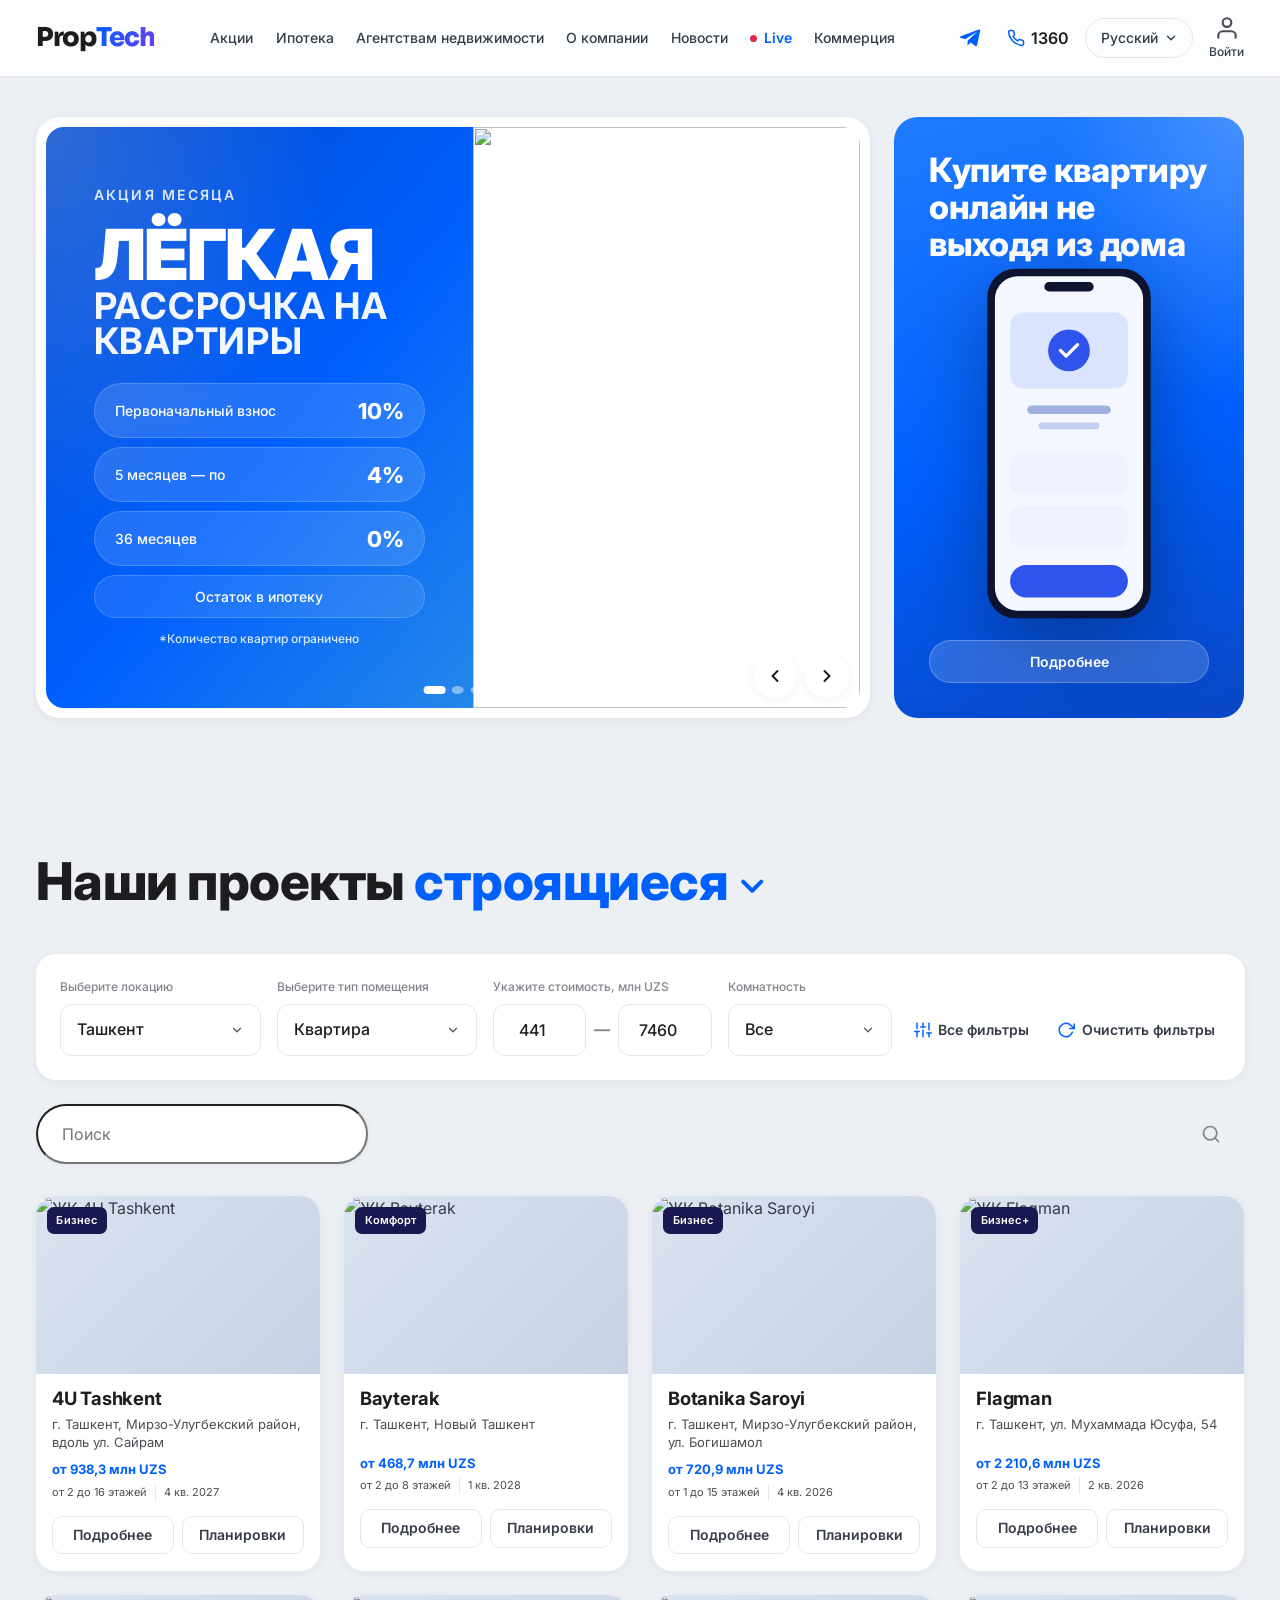
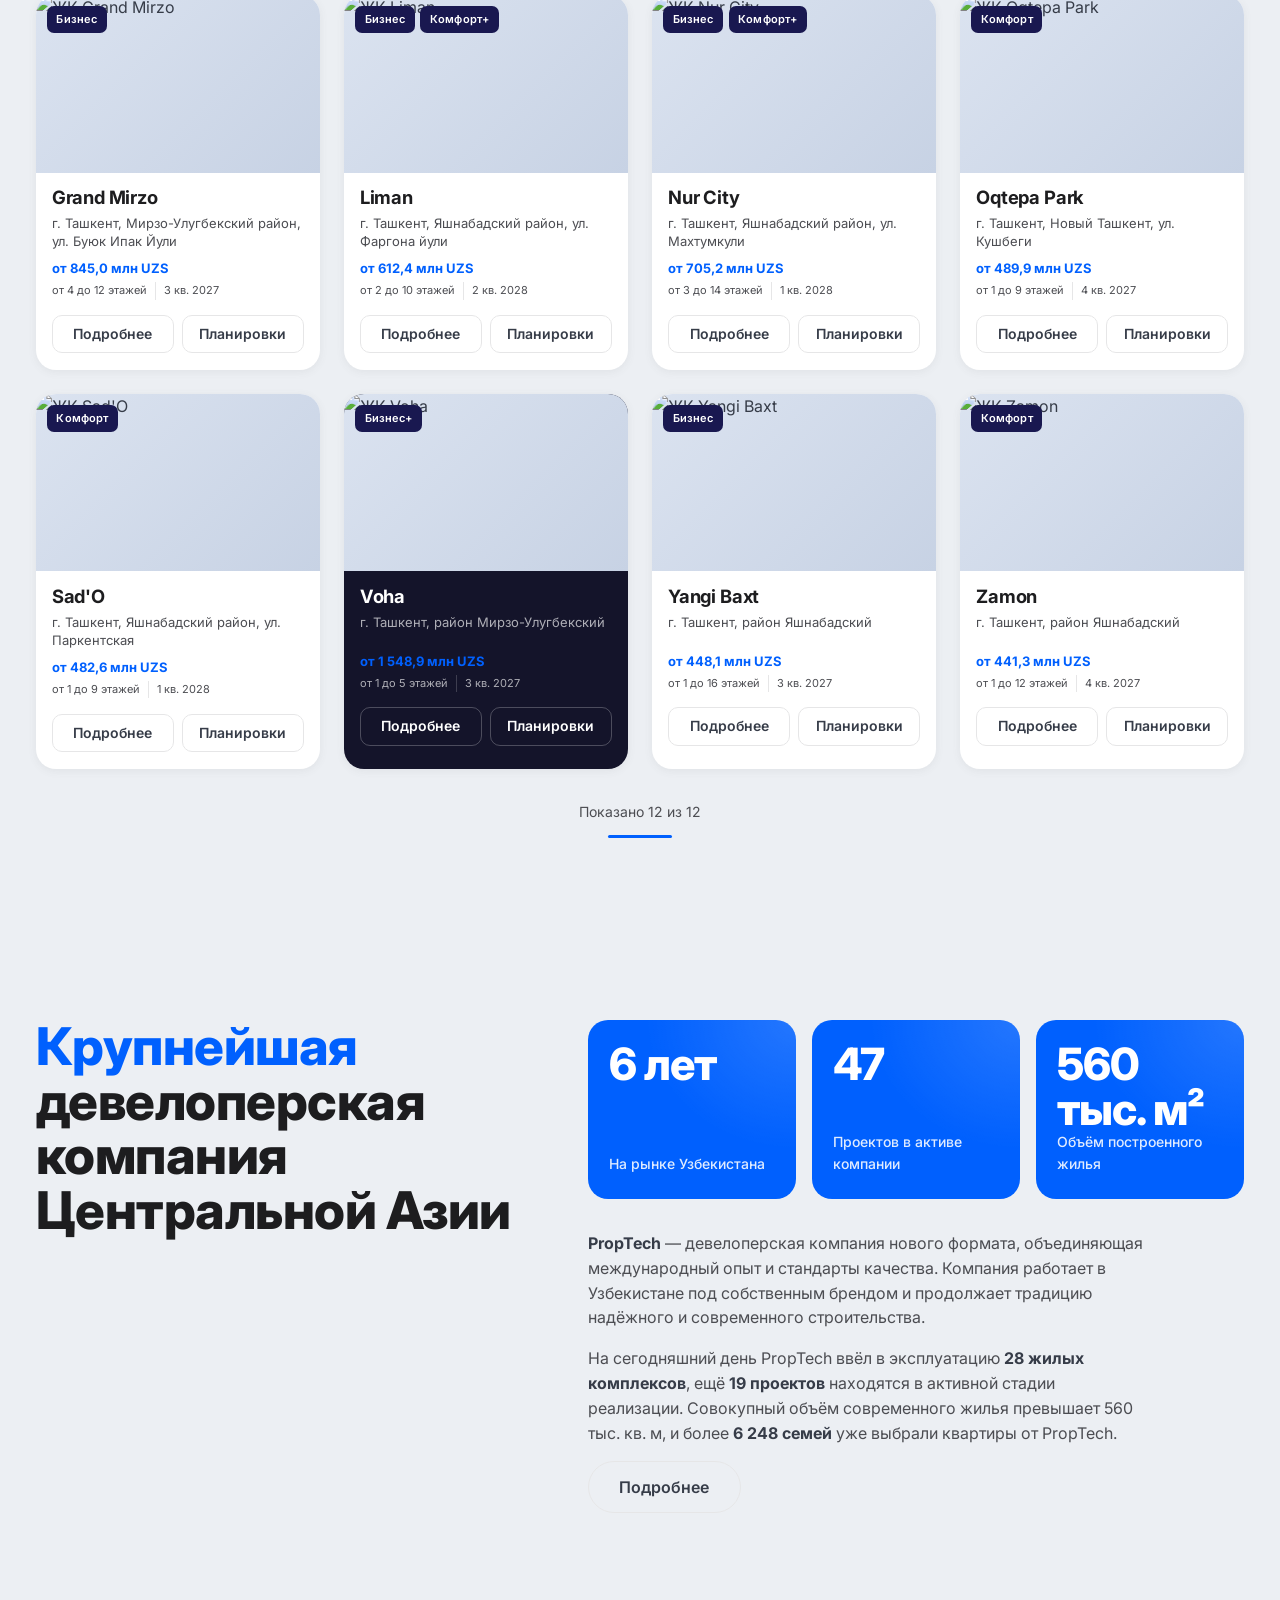
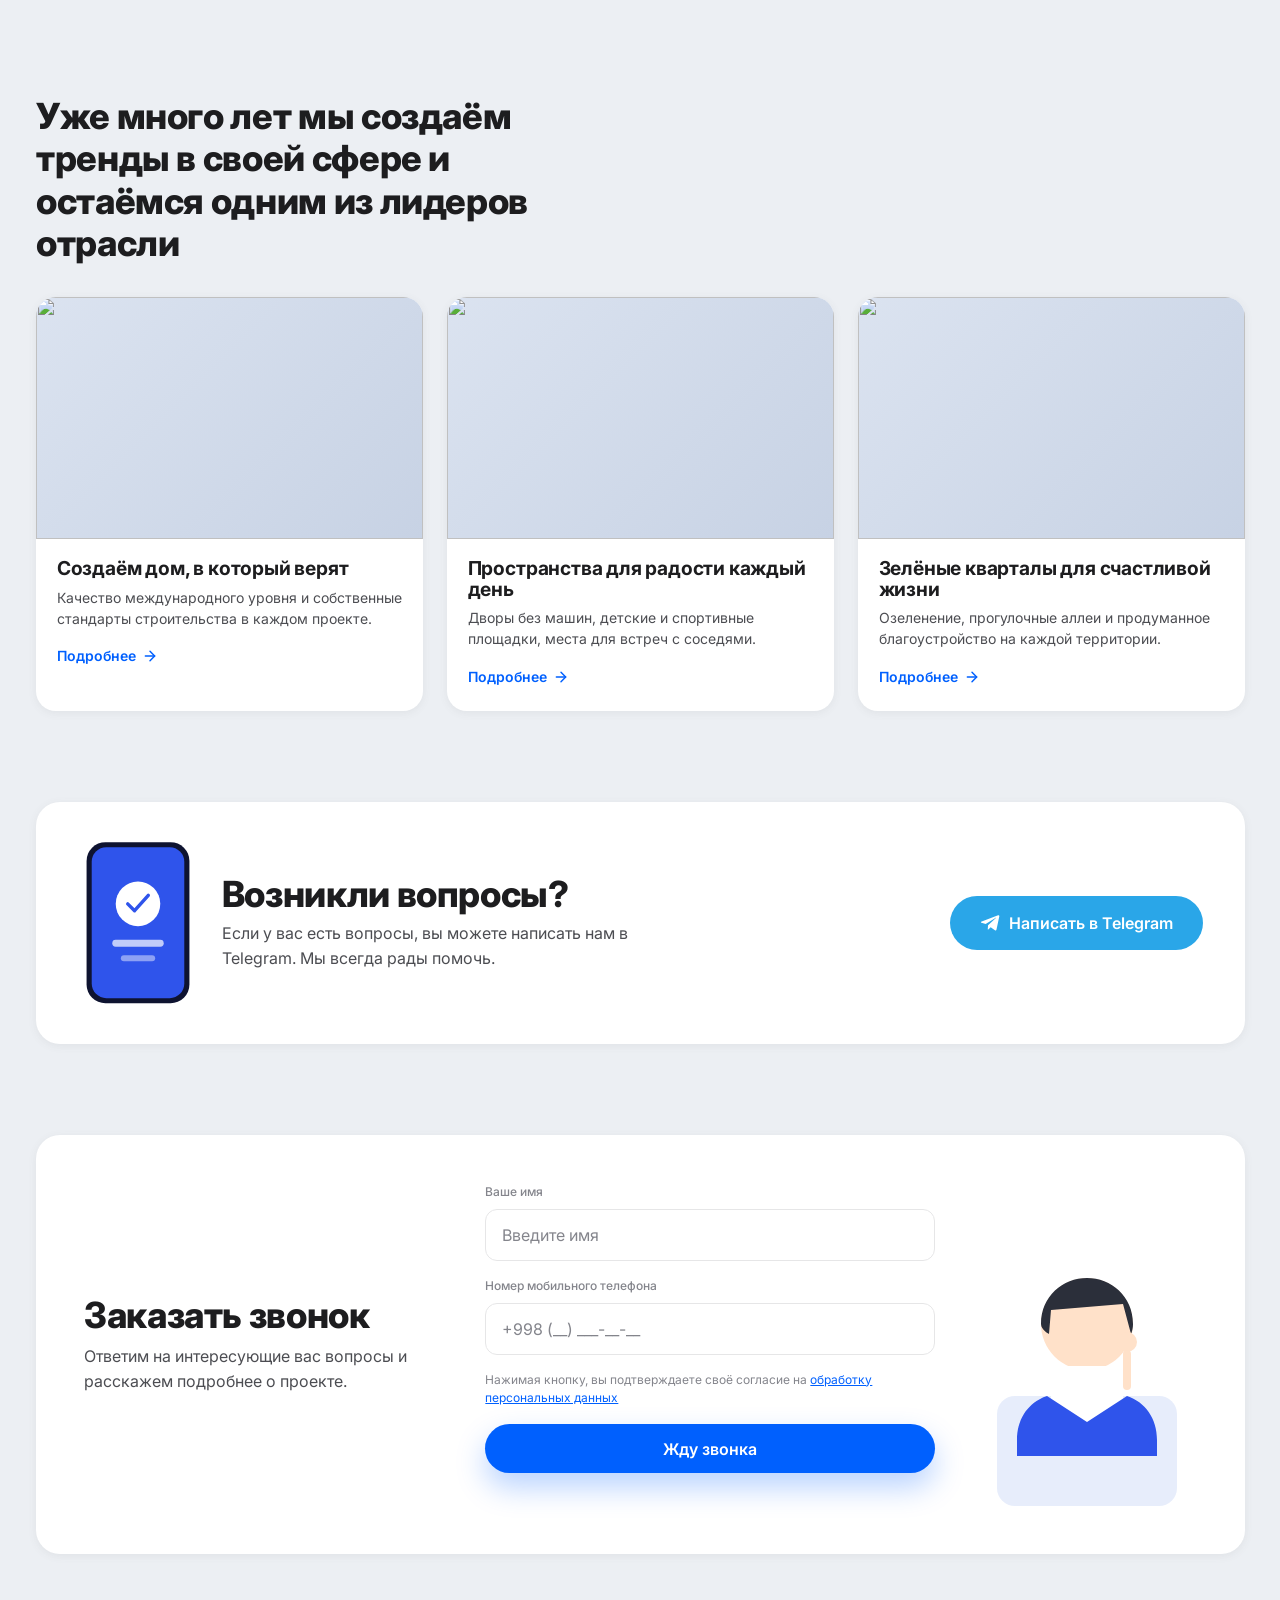
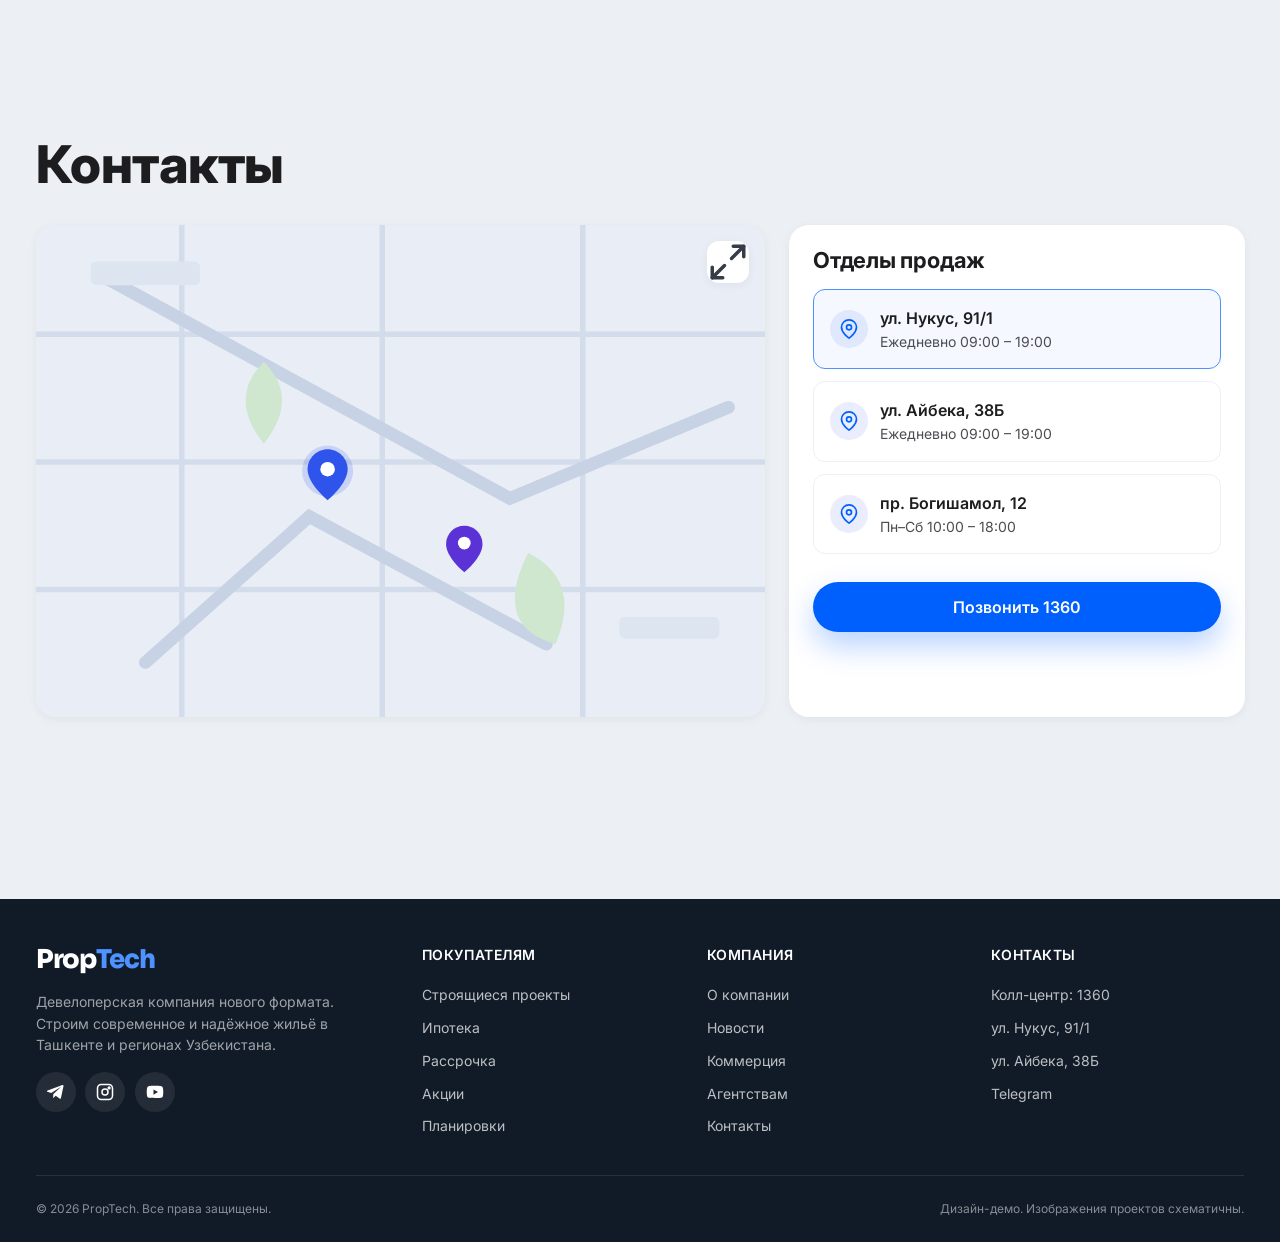
==== index.html @ a9d6f25d "feat: PropTech real estate developer landing page Static HTML/CSS/JS landing for a property develope" ====
<!DOCTYPE html>
<html lang="ru">
<head>
  <meta charset="UTF-8" />
  <meta name="viewport" content="width=device-width, initial-scale=1.0" />
  <title>PropTech — Девелопер нового формата | Квартиры и офисы в Ташкенте</title>
  <meta name="description" content="PropTech — строим и продаём современное жильё. Выбирайте квартиры в строящихся жилых комплексах, оформляйте ипотеку и покупайте онлайн, не выходя из дома." />
  <meta name="theme-color" content="#2f54eb" />
  <link rel="icon" type="image/svg+xml" href="assets/logo.svg" />

  <link rel="preconnect" href="https://fonts.googleapis.com" />
  <link rel="preconnect" href="https://fonts.gstatic.com" crossorigin />
  <link href="https://fonts.googleapis.com/css2?family=Sora:wght@600;700;800&family=Inter:wght@400;500;600;700;800;900&display=swap" rel="stylesheet" />

  <link rel="stylesheet" href="css/tokens.css" />
  <link rel="stylesheet" href="css/base.css" />
  <link rel="stylesheet" href="css/components.css" />
  <link rel="stylesheet" href="css/header.css" />
  <link rel="stylesheet" href="css/hero.css" />
  <link rel="stylesheet" href="css/projects.css" />
  <link rel="stylesheet" href="css/info.css" />
</head>
<body>
  <!-- ============================ HEADER ============================ -->
  <header class="site-header">
    <div class="container site-header__inner">
      <a class="logo" href="#" aria-label="PropTech — на главную">
        <span class="logo__word">Prop<span class="logo__accent">Tech</span></span>
      </a>

      <nav class="nav" id="nav" aria-label="Главная навигация">
        <a class="nav__link" href="#projects">Акции</a>
        <a class="nav__link" href="#projects">Ипотека</a>
        <a class="nav__link" href="#projects">Агентствам недвижимости</a>
        <a class="nav__link" href="#about">О компании</a>
        <a class="nav__link" href="#projects">Новости</a>
        <a class="nav__link nav__link--live" href="#projects">Live</a>
        <a class="nav__link" href="#projects">Коммерция</a>
      </nav>

      <div class="header-actions">
        <a class="header-actions__icon header-actions__icon--tg" href="#" aria-label="Telegram">
          <svg width="22" height="22" viewBox="0 0 24 24" fill="currentColor"><path d="M21.94 4.3 18.6 19.9c-.25 1.1-.92 1.37-1.86.86l-5.14-3.79-2.48 2.39c-.27.27-.5.5-1.03.5l.37-5.2L17.9 6.1c.42-.37-.09-.58-.65-.21L5.6 13.3.6 11.74c-1.08-.34-1.1-1.08.23-1.6L20.54 2.7c.9-.34 1.69.2 1.4 1.6Z"/></svg>
        </a>
        <a class="header-phone" href="tel:1360"><svg width="18" height="18" viewBox="0 0 24 24" fill="none" stroke="var(--brand-600)" stroke-width="2" stroke-linecap="round" stroke-linejoin="round"><path d="M22 16.92v3a2 2 0 0 1-2.18 2 19.79 19.79 0 0 1-8.63-3.07 19.5 19.5 0 0 1-6-6 19.79 19.79 0 0 1-3.07-8.67A2 2 0 0 1 4.11 2h3a2 2 0 0 1 2 1.72c.13.96.36 1.9.7 2.81a2 2 0 0 1-.45 2.11L8.09 9.91a16 16 0 0 0 6 6l1.27-1.27a2 2 0 0 1 2.11-.45c.9.34 1.85.57 2.81.7A2 2 0 0 1 22 16.92Z"/></svg><span>1360</span></a>

        <div class="lang" id="lang">
          <button class="lang__toggle" type="button" aria-haspopup="true" aria-expanded="false">
            <span>Русский</span>
            <svg width="14" height="14" viewBox="0 0 24 24" fill="none" stroke="currentColor" stroke-width="2.4" stroke-linecap="round" stroke-linejoin="round"><polyline points="6 9 12 15 18 9"/></svg>
          </button>
          <div class="lang__menu" role="menu">
            <button class="lang__option" role="menuitem">Русский</button>
            <button class="lang__option" role="menuitem">O‘zbekcha</button>
            <button class="lang__option" role="menuitem">English</button>
          </div>
        </div>

        <a class="login" href="#callback">
          <svg class="login__avatar" viewBox="0 0 24 24" fill="none" stroke="currentColor" stroke-width="2" stroke-linecap="round" stroke-linejoin="round"><path d="M20 21v-2a4 4 0 0 0-4-4H8a4 4 0 0 0-4 4v2"/><circle cx="12" cy="7" r="4"/></svg>
          <span>Войти</span>
        </a>

        <button class="nav-toggle" id="navToggle" aria-label="Меню" aria-controls="nav" aria-expanded="false">
          <svg width="24" height="24" viewBox="0 0 24 24" fill="none" stroke="currentColor" stroke-width="2.2" stroke-linecap="round"><line x1="3" y1="6" x2="21" y2="6"/><line x1="3" y1="12" x2="21" y2="12"/><line x1="3" y1="18" x2="21" y2="18"/></svg>
        </button>
      </div>
    </div>
  </header>

  <main>
    <!-- ============================ HERO ============================ -->
    <section class="hero">
      <div class="container hero__grid">
        <!-- Promo carousel -->
        <div class="promo" id="promo">
          <div class="promo__viewport">
            <div class="promo__track" id="promoTrack">

              <article class="promo__slide">
                <div class="promo__content">
                  <span class="promo__kicker">Акция месяца</span>
                  <h1 class="promo__title">Лёгкая<small>рассрочка на квартиры</small></h1>
                  <div class="promo__terms">
                    <div class="promo__term"><span>Первоначальный взнос</span><b>10%</b></div>
                    <div class="promo__term"><span>5 месяцев — по</span><b>4%</b></div>
                    <div class="promo__term"><span>36 месяцев</span><b>0%</b></div>
                    <div class="promo__term promo__term--plain">Остаток в ипотеку</div>
                    <div class="promo__term promo__term--note">*Количество квартир ограничено</div>
                  </div>
                </div>
                <div class="promo__photo" aria-hidden="true">
                  <img src="https://images.unsplash.com/photo-1449824913935-59a10b8d2000?auto=format&fit=crop&q=75&w=900&h=620" alt="" width="900" height="620" fetchpriority="high" />
                </div>
              </article>

              <article class="promo__slide promo__slide--alt">
                <div class="promo__content">
                  <span class="promo__kicker">Новый квартал</span>
                  <h1 class="promo__title">Старт продаж<small>1-й очереди ЖК «Riviera»</small></h1>
                  <div class="promo__terms">
                    <div class="promo__term"><span>Стартовая цена</span><b>−15%</b></div>
                    <div class="promo__term"><span>Сдача</span><b>2027</b></div>
                    <div class="promo__term promo__term--plain">Видовые квартиры у реки</div>
                  </div>
                </div>
                <div class="promo__photo" aria-hidden="true">
                  <img src="https://images.unsplash.com/photo-1480714378408-67cf0d13bc1b?auto=format&fit=crop&q=75&w=900&h=620" alt="" width="900" height="620" loading="lazy" />
                </div>
              </article>

              <article class="promo__slide promo__slide--warm">
                <div class="promo__content">
                  <span class="promo__kicker">Коммерция</span>
                  <h1 class="promo__title">Офисы<small>в деловом центре города</small></h1>
                  <div class="promo__terms">
                    <div class="promo__term"><span>Первоначальный взнос</span><b>10%</b></div>
                    <div class="promo__term"><span>Рассрочка до</span><b>36 мес</b></div>
                    <div class="promo__term promo__term--plain">Готовые планировки под бизнес</div>
                  </div>
                </div>
                <div class="promo__photo" aria-hidden="true">
                  <img src="https://images.unsplash.com/photo-1512453979798-5ea266f8880c?auto=format&fit=crop&q=75&w=900&h=620" alt="" width="900" height="620" loading="lazy" />
                </div>
              </article>

            </div>
          </div>
          <div class="promo__dots" id="promoDots" role="tablist" aria-label="Слайды"></div>
          <div class="promo__nav">
            <button class="promo__arrow" id="promoPrev" aria-label="Предыдущий слайд"><svg width="20" height="20" viewBox="0 0 24 24" fill="none" stroke="currentColor" stroke-width="2.4" stroke-linecap="round" stroke-linejoin="round"><polyline points="15 18 9 12 15 6"/></svg></button>
            <button class="promo__arrow" id="promoNext" aria-label="Следующий слайд"><svg width="20" height="20" viewBox="0 0 24 24" fill="none" stroke="currentColor" stroke-width="2.4" stroke-linecap="round" stroke-linejoin="round"><polyline points="9 18 15 12 9 6"/></svg></button>
          </div>
        </div>

        <!-- Online purchase card -->
        <aside class="online-card">
          <h2 class="online-card__title">Купите квартиру онлайн не выходя из дома</h2>
          <div class="online-card__phone" aria-hidden="true">
            <svg viewBox="0 0 200 380" fill="none" xmlns="http://www.w3.org/2000/svg">
              <rect x="14" y="6" width="172" height="368" rx="30" fill="#0e1330"/>
              <rect x="22" y="14" width="156" height="352" rx="24" fill="#f4f7ff"/>
              <rect x="74" y="20" width="52" height="10" rx="5" fill="#0e1330"/>
              <rect x="38" y="52" width="124" height="80" rx="14" fill="#dbe4ff"/>
              <circle cx="100" cy="92" r="22" fill="#2f54eb"/>
              <path d="M91 92l6 6 12-12" stroke="#fff" stroke-width="3.4" stroke-linecap="round" stroke-linejoin="round"/>
              <rect x="56" y="150" width="88" height="9" rx="4.5" fill="#9fb1de"/>
              <rect x="68" y="168" width="64" height="7" rx="3.5" fill="#c3cef0"/>
              <rect x="38" y="200" width="124" height="44" rx="12" fill="#eef2fe"/>
              <rect x="38" y="256" width="124" height="44" rx="12" fill="#eef2fe"/>
              <rect x="38" y="318" width="124" height="34" rx="17" fill="#2f54eb"/>
            </svg>
          </div>
          <a class="btn btn--block" href="#projects">Подробнее</a>
        </aside>
      </div>
    </section>

    <!-- ============================ PROJECTS ============================ -->
    <section class="section" id="projects">
      <div class="container">
        <div class="projects__head reveal">
          <h2 class="projects__title">Наши проекты</h2>
          <span class="projects__switch">строящиеся
            <svg viewBox="0 0 24 24" fill="none" stroke="currentColor" stroke-width="2.6" stroke-linecap="round" stroke-linejoin="round"><polyline points="6 9 12 15 18 9"/></svg>
          </span>
        </div>

        <form class="filter-bar reveal" id="filterBar" autocomplete="off">
          <div class="field">
            <label class="field__label" for="fLocation">Выберите локацию</label>
            <select class="control" id="fLocation">
              <option value="">Ташкент</option>
              <option value="Мирзо-Улугбекский">Мирзо-Улугбекский</option>
              <option value="Яшнабадский">Яшнабадский</option>
              <option value="Новый Ташкент">Новый Ташкент</option>
            </select>
          </div>
          <div class="field">
            <label class="field__label" for="fType">Выберите тип помещения</label>
            <select class="control" id="fType">
              <option value="">Квартира</option>
              <option>Офис</option>
              <option>Коммерция</option>
            </select>
          </div>
          <div class="field">
            <span class="field__label">Укажите стоимость, млн UZS</span>
            <div class="price-range">
              <input class="control" id="fPriceMin" type="number" inputmode="numeric" value="441" aria-label="Цена от" />
              <span class="price-range__sep">—</span>
              <input class="control" id="fPriceMax" type="number" inputmode="numeric" value="7460" aria-label="Цена до" />
            </div>
          </div>
          <div class="field">
            <label class="field__label" for="fRooms">Комнатность</label>
            <select class="control" id="fRooms">
              <option value="">Все</option>
              <option value="1">1-комнатные</option>
              <option value="2">2-комнатные</option>
              <option value="3">3-комнатные</option>
              <option value="4">4-комнатные</option>
            </select>
          </div>
          <div class="filter-bar__actions">
            <button type="button" id="allFilters">
              <svg width="18" height="18" viewBox="0 0 24 24" fill="none" stroke="currentColor" stroke-width="2" stroke-linecap="round"><line x1="4" y1="21" x2="4" y2="14"/><line x1="4" y1="10" x2="4" y2="3"/><line x1="12" y1="21" x2="12" y2="12"/><line x1="12" y1="8" x2="12" y2="3"/><line x1="20" y1="21" x2="20" y2="16"/><line x1="20" y1="12" x2="20" y2="3"/><line x1="1" y1="14" x2="7" y2="14"/><line x1="9" y1="8" x2="15" y2="8"/><line x1="17" y1="16" x2="23" y2="16"/></svg>
              Все фильтры
            </button>
          </div>
          <div class="filter-bar__actions">
            <button type="reset" id="clearFilters">
              <svg width="18" height="18" viewBox="0 0 24 24" fill="none" stroke="currentColor" stroke-width="2" stroke-linecap="round" stroke-linejoin="round"><polyline points="23 4 23 10 17 10"/><path d="M20.49 15a9 9 0 1 1-2.12-9.36L23 10"/></svg>
              Очистить фильтры
            </button>
          </div>
        </form>

        <div class="search reveal">
          <input type="search" id="searchInput" placeholder="Поиск" aria-label="Поиск по проектам" />
          <span class="search__icon"><svg width="20" height="20" viewBox="0 0 24 24" fill="none" stroke="currentColor" stroke-width="2" stroke-linecap="round" stroke-linejoin="round"><circle cx="11" cy="11" r="8"/><line x1="21" y1="21" x2="16.65" y2="16.65"/></svg></span>
        </div>

        <div class="project-grid" id="projectGrid"><!-- rendered by JS --></div>

        <p class="projects__count" id="projectCount">Показано 12 из 12</p>
      </div>
    </section>

    <!-- ============================ ABOUT / STATS ============================ -->
    <section class="section" id="about">
      <div class="container about">
        <h2 class="about__title reveal"><span>Крупнейшая</span> девелоперская компания Центральной Азии</h2>
        <div class="about__side">
          <div class="stats reveal">
            <div class="stat">
              <span class="stat__num">6 лет</span>
              <span class="stat__label">На рынке Узбекистана</span>
            </div>
            <div class="stat">
              <span class="stat__num">47</span>
              <span class="stat__label">Проектов в активе компании</span>
            </div>
            <div class="stat">
              <span class="stat__num">560 тыс. м²</span>
              <span class="stat__label">Объём построенного жилья</span>
            </div>
          </div>
          <div class="about__text reveal">
            <p><strong>PropTech</strong> — девелоперская компания нового формата, объединяющая международный опыт и стандарты качества. Компания работает в Узбекистане под собственным брендом и продолжает традицию надёжного и современного строительства.</p>
            <p>На сегодняшний день PropTech ввёл в эксплуатацию <strong>28 жилых комплексов</strong>, ещё <strong>19 проектов</strong> находятся в активной стадии реализации. Совокупный объём современного жилья превышает 560 тыс. кв. м, и более <strong>6 248 семей</strong> уже выбрали квартиры от PropTech.</p>
            <a class="btn btn--ghost btn--lg" href="#callback">Подробнее</a>
          </div>
        </div>
      </div>
    </section>

    <!-- ============================ VALUES / NEWS ============================ -->
    <section class="section" id="values">
      <div class="container">
        <h2 class="values__title reveal">Уже много лет мы создаём тренды в своей сфере и остаёмся одним из лидеров отрасли</h2>
        <div class="values__grid reveal">
          <article class="value-card">
            <div class="value-card__media">
              <img src="https://images.unsplash.com/photo-1504307651254-35680f356dfd?auto=format&fit=crop&q=75&w=560&h=360" alt="" width="560" height="360" loading="lazy" />
            </div>
            <div class="value-card__body">
              <h3 class="value-card__title">Создаём дом, в который верят</h3>
              <p class="value-card__text">Качество международного уровня и собственные стандарты строительства в каждом проекте.</p>
              <a class="value-card__link" href="#projects">Подробнее
                <svg width="16" height="16" viewBox="0 0 24 24" fill="none" stroke="currentColor" stroke-width="2.2" stroke-linecap="round" stroke-linejoin="round"><line x1="5" y1="12" x2="19" y2="12"/><polyline points="12 5 19 12 12 19"/></svg>
              </a>
            </div>
          </article>
          <article class="value-card">
            <div class="value-card__media">
              <img src="https://images.unsplash.com/photo-1511895426328-dc8714191300?auto=format&fit=crop&q=75&w=560&h=360" alt="" width="560" height="360" loading="lazy" />
            </div>
            <div class="value-card__body">
              <h3 class="value-card__title">Пространства для радости каждый день</h3>
              <p class="value-card__text">Дворы без машин, детские и спортивные площадки, места для встреч с соседями.</p>
              <a class="value-card__link" href="#projects">Подробнее
                <svg width="16" height="16" viewBox="0 0 24 24" fill="none" stroke="currentColor" stroke-width="2.2" stroke-linecap="round" stroke-linejoin="round"><line x1="5" y1="12" x2="19" y2="12"/><polyline points="12 5 19 12 12 19"/></svg>
              </a>
            </div>
          </article>
          <article class="value-card">
            <div class="value-card__media">
              <img src="https://images.unsplash.com/photo-1469474968028-56623f02e42e?auto=format&fit=crop&q=75&w=560&h=360" alt="" width="560" height="360" loading="lazy" />
            </div>
            <div class="value-card__body">
              <h3 class="value-card__title">Зелёные кварталы для счастливой жизни</h3>
              <p class="value-card__text">Озеленение, прогулочные аллеи и продуманное благоустройство на каждой территории.</p>
              <a class="value-card__link" href="#projects">Подробнее
                <svg width="16" height="16" viewBox="0 0 24 24" fill="none" stroke="currentColor" stroke-width="2.2" stroke-linecap="round" stroke-linejoin="round"><line x1="5" y1="12" x2="19" y2="12"/><polyline points="12 5 19 12 12 19"/></svg>
              </a>
            </div>
          </article>
        </div>
      </div>
    </section>

    <!-- ============================ TELEGRAM CTA ============================ -->
    <section class="container reveal">
      <div class="tg-cta">
        <div class="tg-cta__phone" aria-hidden="true">
          <svg viewBox="0 0 140 200" fill="none" xmlns="http://www.w3.org/2000/svg">
            <rect x="10" y="6" width="120" height="188" rx="22" fill="#0e1330"/>
            <rect x="16" y="12" width="108" height="176" rx="17" fill="#2f54eb"/>
            <circle cx="70" cy="78" r="26" fill="#fff"/>
            <path d="M58 78l8 8 16-18" stroke="#2f54eb" stroke-width="4" stroke-linecap="round" stroke-linejoin="round"/>
            <rect x="40" y="120" width="60" height="8" rx="4" fill="rgba(255,255,255,.7)"/>
            <rect x="50" y="138" width="40" height="7" rx="3.5" fill="rgba(255,255,255,.45)"/>
          </svg>
        </div>
        <div>
          <h2 class="tg-cta__title">Возникли вопросы?</h2>
          <p class="tg-cta__text">Если у вас есть вопросы, вы можете написать нам в Telegram. Мы всегда рады помочь.</p>
        </div>
        <a class="btn btn--tg btn--lg" href="#">
          <svg width="20" height="20" viewBox="0 0 24 24" fill="currentColor"><path d="M21.94 4.3 18.6 19.9c-.25 1.1-.92 1.37-1.86.86l-5.14-3.79-2.48 2.39c-.27.27-.5.5-1.03.5l.37-5.2L17.9 6.1c.42-.37-.09-.58-.65-.21L5.6 13.3.6 11.74c-1.08-.34-1.1-1.08.23-1.6L20.54 2.7c.9-.34 1.69.2 1.4 1.6Z"/></svg>
          Написать в Telegram
        </a>
      </div>
    </section>

    <!-- ============================ CALLBACK ============================ -->
    <section class="section" id="callback">
      <div class="container">
        <div class="callback reveal">
          <div>
            <h2 class="callback__title">Заказать звонок</h2>
            <p class="callback__text">Ответим на интересующие вас вопросы и расскажем подробнее о проекте.</p>
          </div>
          <form class="callback__form" id="callbackForm" novalidate>
            <div class="field">
              <label class="field__label" for="cbName">Ваше имя</label>
              <input class="control" id="cbName" name="name" type="text" placeholder="Введите имя" required />
            </div>
            <div class="field">
              <label class="field__label" for="cbPhone">Номер мобильного телефона</label>
              <input class="control" id="cbPhone" name="phone" type="tel" placeholder="+998 (__) ___-__-__" required />
            </div>
            <p class="callback__consent">Нажимая кнопку, вы подтверждаете своё согласие на <a href="#">обработку персональных данных</a></p>
            <button class="btn btn--primary btn--lg btn--block" type="submit">Жду звонка</button>
            <p class="callback__status" id="cbStatus" role="status" aria-live="polite"></p>
          </form>
          <div class="callback__art" aria-hidden="true">
            <svg viewBox="0 0 220 260" fill="none" xmlns="http://www.w3.org/2000/svg">
              <rect x="20" y="150" width="180" height="110" rx="18" fill="#e7edfb"/>
              <circle cx="110" cy="78" r="46" fill="#ffe1c9"/>
              <path d="M64 78c0-28 22-46 46-46s46 18 46 46c0 6-2 10-2 10l-8-30-72 6-2 24s-8-4-8-10Z" fill="#2b2f3a"/>
              <rect x="74" y="120" width="72" height="70" rx="14" fill="#fff"/>
              <path d="M70 150c-18 6-30 22-30 44v16h140v-16c0-22-12-38-30-44l-40 26-40-26Z" fill="#2f54eb"/>
              <circle cx="150" cy="96" r="10" fill="#ffe1c9"/>
              <rect x="146" y="104" width="8" height="40" rx="4" fill="#ffe1c9"/>
            </svg>
          </div>
        </div>
      </div>
    </section>

    <!-- ============================ CONTACTS ============================ -->
    <section class="section" id="contacts">
      <div class="container">
        <h2 class="contacts__title reveal">Контакты</h2>
        <div class="contacts__grid reveal">
          <div class="contacts__map">
            <svg viewBox="0 0 800 540" preserveAspectRatio="xMidYMid slice" xmlns="http://www.w3.org/2000/svg" role="img" aria-label="Карта офисов продаж">
              <rect width="800" height="540" fill="#e9eef6"/>
              <g stroke="#d3dcea" stroke-width="6" fill="none">
                <path d="M-20 120 H820"/><path d="M-20 260 H820"/><path d="M-20 400 H820"/>
                <path d="M160 -20 V560"/><path d="M380 -20 V560"/><path d="M600 -20 V560"/>
              </g>
              <g stroke="#c7d2e4" stroke-width="14" fill="none" stroke-linecap="round">
                <path d="M80 60 L520 300 L760 200"/>
                <path d="M120 480 L300 320 L560 460"/>
              </g>
              <path d="M250 150 q40 40 0 90 q-40 -50 0 -90Z" fill="#cfe6cf"/>
              <path d="M540 360 q60 30 30 100 q-70 -20 -30 -100Z" fill="#cfe6cf"/>
              <rect x="60" y="40" width="120" height="26" rx="6" fill="#dde5f1"/>
              <rect x="640" y="430" width="110" height="24" rx="6" fill="#dde5f1"/>
              <g>
                <circle cx="320" cy="270" r="28" fill="#2f54eb" opacity="0.18"/>
                <path d="M320 246c-12 0-22 10-22 22 0 16 22 34 22 34s22-18 22-34c0-12-10-22-22-22Z" fill="#2f54eb"/>
                <circle cx="320" cy="268" r="8" fill="#fff"/>
              </g>
              <g>
                <path d="M470 330c-11 0-20 9-20 20 0 15 20 31 20 31s20-16 20-31c0-11-9-20-20-20Z" fill="#5a32d6"/>
                <circle cx="470" cy="349" r="7" fill="#fff"/>
              </g>
            </svg>
            <div class="contacts__map-badge"><svg width="20" height="20" viewBox="0 0 24 24" fill="none" stroke="currentColor" stroke-width="2" stroke-linecap="round" stroke-linejoin="round"><polyline points="15 3 21 3 21 9"/><polyline points="9 21 3 21 3 15"/><line x1="21" y1="3" x2="14" y2="10"/><line x1="3" y1="21" x2="10" y2="14"/></svg></div>
          </div>

          <div class="offices">
            <h3 class="offices__title">Отделы продаж</h3>
            <div class="office is-active">
              <span class="office__pin"><svg width="20" height="20" viewBox="0 0 24 24" fill="none" stroke="currentColor" stroke-width="2" stroke-linecap="round" stroke-linejoin="round"><path d="M21 10c0 7-9 13-9 13s-9-6-9-13a9 9 0 0 1 18 0Z"/><circle cx="12" cy="10" r="3"/></svg></span>
              <div>
                <div class="office__addr">ул. Нукус, 91/1</div>
                <div class="office__hours">Ежедневно 09:00 – 19:00</div>
              </div>
            </div>
            <div class="office">
              <span class="office__pin"><svg width="20" height="20" viewBox="0 0 24 24" fill="none" stroke="currentColor" stroke-width="2" stroke-linecap="round" stroke-linejoin="round"><path d="M21 10c0 7-9 13-9 13s-9-6-9-13a9 9 0 0 1 18 0Z"/><circle cx="12" cy="10" r="3"/></svg></span>
              <div>
                <div class="office__addr">ул. Айбека, 38Б</div>
                <div class="office__hours">Ежедневно 09:00 – 19:00</div>
              </div>
            </div>
            <div class="office">
              <span class="office__pin"><svg width="20" height="20" viewBox="0 0 24 24" fill="none" stroke="currentColor" stroke-width="2" stroke-linecap="round" stroke-linejoin="round"><path d="M21 10c0 7-9 13-9 13s-9-6-9-13a9 9 0 0 1 18 0Z"/><circle cx="12" cy="10" r="3"/></svg></span>
              <div>
                <div class="office__addr">пр. Богишамол, 12</div>
                <div class="office__hours">Пн–Сб 10:00 – 18:00</div>
              </div>
            </div>
            <a class="btn btn--primary btn--block btn--lg" href="tel:1360" style="margin-top:1rem">Позвонить 1360</a>
          </div>
        </div>
      </div>
    </section>
  </main>

  <!-- ============================ FOOTER ============================ -->
  <footer class="site-footer">
    <div class="container">
      <div class="footer__top">
        <div>
          <a class="logo logo--invert" href="#">
            <span class="logo__word">Prop<span class="logo__accent">Tech</span></span>
          </a>
          <p class="footer__about">Девелоперская компания нового формата. Строим современное и надёжное жильё в Ташкенте и регионах Узбекистана.</p>
          <div class="footer__socials">
            <a class="footer__social" href="#" aria-label="Telegram"><svg width="18" height="18" viewBox="0 0 24 24" fill="currentColor"><path d="M21.94 4.3 18.6 19.9c-.25 1.1-.92 1.37-1.86.86l-5.14-3.79-2.48 2.39c-.27.27-.5.5-1.03.5l.37-5.2L17.9 6.1c.42-.37-.09-.58-.65-.21L5.6 13.3.6 11.74c-1.08-.34-1.1-1.08.23-1.6L20.54 2.7c.9-.34 1.69.2 1.4 1.6Z"/></svg></a>
            <a class="footer__social" href="#" aria-label="Instagram"><svg width="18" height="18" viewBox="0 0 24 24" fill="none" stroke="currentColor" stroke-width="2"><rect x="2" y="2" width="20" height="20" rx="5"/><circle cx="12" cy="12" r="4"/><circle cx="17.5" cy="6.5" r="1.2" fill="currentColor"/></svg></a>
            <a class="footer__social" href="#" aria-label="YouTube"><svg width="18" height="18" viewBox="0 0 24 24" fill="currentColor"><path d="M23 12s0-3.8-.5-5.6a3 3 0 0 0-2.1-2.1C18.6 3.8 12 3.8 12 3.8s-6.6 0-8.4.5A3 3 0 0 0 1.5 6.4C1 8.2 1 12 1 12s0 3.8.5 5.6a3 3 0 0 0 2.1 2.1c1.8.5 8.4.5 8.4.5s6.6 0 8.4-.5a3 3 0 0 0 2.1-2.1C23 15.8 23 12 23 12ZM10 15.5v-7l6 3.5-6 3.5Z"/></svg></a>
          </div>
        </div>
        <div class="footer__col">
          <h4>Покупателям</h4>
          <a href="#projects">Строящиеся проекты</a>
          <a href="#projects">Ипотека</a>
          <a href="#projects">Рассрочка</a>
          <a href="#projects">Акции</a>
          <a href="#projects">Планировки</a>
        </div>
        <div class="footer__col">
          <h4>Компания</h4>
          <a href="#about">О компании</a>
          <a href="#projects">Новости</a>
          <a href="#projects">Коммерция</a>
          <a href="#projects">Агентствам</a>
          <a href="#contacts">Контакты</a>
        </div>
        <div class="footer__col">
          <h4>Контакты</h4>
          <a href="tel:1360">Колл-центр: 1360</a>
          <a href="#contacts">ул. Нукус, 91/1</a>
          <a href="#contacts">ул. Айбека, 38Б</a>
          <a href="#">Telegram</a>
        </div>
      </div>
      <div class="footer__bottom">
        <span>© 2026 PropTech. Все права защищены.</span>
        <span>Дизайн-демо. Изображения проектов схематичны.</span>
      </div>
    </div>
  </footer>

  <script src="js/projects.js"></script>
  <script src="js/main.js"></script>
</body>
</html>
---- css/tokens.css ----
/* ============================================================
   PropTech — Design Tokens
   Single source of truth for color, type, spacing, motion.
   ============================================================ */

:root {
  /* --- Brand palette (exact NRG-BI values) --- */
  --brand-600: #0060fe;       /* primary action blue */
  --brand-500: #2587e9;
  --brand-700: #0050d6;
  --brand-400: #4d92ff;
  --brand-grad-a: #0048cc;    /* hero / banner gradients */
  --brand-grad-b: #0060fe;
  --brand-grad-c: #2587e9;

  /* --- Navy (badges, deep surfaces) --- */
  --navy-900: #111a27;
  --navy-800: #191850;
  --navy-700: #242a4d;

  /* --- Neutrals (exact NRG) --- */
  --ink-900: #1d1d1f;         /* headings */
  --ink-700: #363c48;         /* body strong */
  --ink-500: #4c4d52;         /* secondary text */
  --ink-400: #84858c;         /* muted / labels */
  --line-200: #e6e6e7;        /* borders */
  --line-100: #eceff3;

  /* --- Surfaces --- */
  --surface-app: #eceff3;     /* page background */
  --surface-card: #ffffff;
  --surface-soft: #f5f9ff;

  /* --- Accent / semantic --- */
  --accent-tg: #2aa6e8;       /* telegram blue */
  --accent-cyan: #70ccdd;
  --success: #19b36b;

  /* --- Typography --- */
  --font-sans: "Inter", "Segoe UI", system-ui, -apple-system, sans-serif;

  --text-xs: 0.75rem;
  --text-sm: 0.875rem;
  --text-base: 1rem;
  --text-lg: 1.125rem;
  --text-xl: 1.375rem;
  --text-2xl: clamp(1.6rem, 1.2rem + 1.4vw, 2.25rem);
  --text-3xl: clamp(2rem, 1.4rem + 2.6vw, 3.25rem);
  --text-hero: clamp(2.6rem, 1.5rem + 4.6vw, 5rem);

  --leading-tight: 1.08;
  --leading-snug: 1.25;
  --leading-normal: 1.55;

  --weight-regular: 400;
  --weight-medium: 500;
  --weight-semibold: 600;
  --weight-bold: 700;
  --weight-extrabold: 800;
  --weight-black: 900;

  /* --- Radius (NRG: 12 / 16 / 20 / 24 / 32) --- */
  --radius-sm: 8px;
  --radius-md: 12px;
  --radius-lg: 20px;
  --radius-xl: 24px;
  --radius-2xl: 32px;
  --radius-pill: 999px;

  /* --- Spacing scale --- */
  --space-1: 0.25rem;
  --space-2: 0.5rem;
  --space-3: 0.75rem;
  --space-4: 1rem;
  --space-5: 1.5rem;
  --space-6: 2rem;
  --space-7: 3rem;
  --space-8: 4rem;
  --space-section: clamp(3.5rem, 2.5rem + 4vw, 7rem);

  /* --- Shadows (NRG-derived) --- */
  --shadow-xs: 1px 1px 4px rgba(88, 90, 95, 0.08);
  --shadow-sm: 0 2px 8px rgba(88, 90, 95, 0.08);
  --shadow-md: 0 16px 24px rgba(0, 0, 0, 0.06), 0 2px 6px rgba(0, 0, 0, 0.04);
  --shadow-lg: 0 24px 60px rgba(20, 22, 31, 0.14);
  --shadow-brand: 0 14px 30px rgba(0, 96, 254, 0.28);

  /* --- Motion --- */
  --dur-fast: 150ms;
  --dur-normal: 280ms;
  --dur-slow: 520ms;
  --ease-out: cubic-bezier(0.16, 1, 0.3, 1);
  --ease-in-out: cubic-bezier(0.65, 0, 0.35, 1);

  /* --- Layout --- */
  --container: 1279px;
  --container-pad: clamp(1rem, 0.6rem + 2vw, 2.5rem);
  --header-h: 76px;
}
---- css/base.css ----
/* ============================================================
   PropTech — Base: reset, typography, helpers
   ============================================================ */

*,
*::before,
*::after {
  box-sizing: border-box;
}

* {
  margin: 0;
}

html {
  -webkit-text-size-adjust: 100%;
  scroll-behavior: smooth;
}

body {
  font-family: var(--font-sans);
  font-size: var(--text-base);
  line-height: var(--leading-normal);
  color: var(--ink-700);
  background: var(--surface-app);
  -webkit-font-smoothing: antialiased;
  text-rendering: optimizeLegibility;
  min-height: 100vh;
  overflow-x: hidden;
}

img,
svg,
picture {
  display: block;
  max-width: 100%;
}

button,
input,
select,
textarea {
  font: inherit;
  color: inherit;
}

button {
  cursor: pointer;
  border: none;
  background: none;
}

a {
  color: inherit;
  text-decoration: none;
}

h1,
h2,
h3,
h4 {
  color: var(--ink-900);
  line-height: var(--leading-tight);
  font-weight: var(--weight-extrabold);
  letter-spacing: -0.01em;
}

ul {
  list-style: none;
  padding: 0;
}

:focus-visible {
  outline: 3px solid var(--brand-400);
  outline-offset: 2px;
  border-radius: 4px;
}

/* --- Layout helpers --- */
.container {
  width: 100%;
  max-width: var(--container);
  margin-inline: auto;
  padding-inline: var(--container-pad);
}

.section {
  padding-block: var(--space-section);
}

.eyebrow {
  font-size: var(--text-sm);
  font-weight: var(--weight-semibold);
  letter-spacing: 0.04em;
  text-transform: uppercase;
  color: var(--brand-600);
}

.muted {
  color: var(--ink-500);
}

.visually-hidden {
  position: absolute;
  width: 1px;
  height: 1px;
  padding: 0;
  margin: -1px;
  overflow: hidden;
  clip: rect(0 0 0 0);
  white-space: nowrap;
  border: 0;
}

/* --- Scroll-reveal --- */
.reveal {
  opacity: 0;
  transform: translateY(26px);
  transition: opacity var(--dur-slow) var(--ease-out),
    transform var(--dur-slow) var(--ease-out);
  will-change: opacity, transform;
}

.reveal.is-visible {
  opacity: 1;
  transform: none;
}

@media (prefers-reduced-motion: reduce) {
  *,
  *::before,
  *::after {
    animation-duration: 0.001ms !important;
    transition-duration: 0.001ms !important;
    scroll-behavior: auto !important;
  }
  .reveal {
    opacity: 1;
    transform: none;
  }
}
---- css/components.css ----
/* ============================================================
   PropTech — Reusable components: buttons, badges, fields, logo
   ============================================================ */

/* --- Buttons --- */
.btn {
  display: inline-flex;
  align-items: center;
  justify-content: center;
  gap: var(--space-2);
  font-weight: var(--weight-semibold);
  font-size: var(--text-sm);
  line-height: 1;
  border-radius: var(--radius-pill);
  padding: 0.85rem 1.5rem;
  transition: transform var(--dur-fast) var(--ease-out),
    background var(--dur-fast) var(--ease-out),
    box-shadow var(--dur-fast) var(--ease-out),
    color var(--dur-fast) var(--ease-out);
  white-space: nowrap;
}

.btn:active {
  transform: translateY(1px);
}

.btn--primary {
  background: var(--brand-600);
  color: #fff;
  box-shadow: var(--shadow-brand);
}

.btn--primary:hover {
  background: var(--brand-700);
  box-shadow: 0 20px 48px rgba(47, 84, 235, 0.42);
}

.btn--ghost {
  background: transparent;
  color: var(--ink-700);
  border: 1.5px solid var(--line-200);
}

.btn--ghost:hover {
  border-color: var(--brand-600);
  color: var(--brand-600);
  background: var(--surface-soft);
}

.btn--tg {
  background: var(--accent-tg);
  color: #fff;
}

.btn--tg:hover {
  background: #1f93d1;
}

.btn--block {
  width: 100%;
}

.btn--lg {
  padding: 1.05rem 1.9rem;
  font-size: var(--text-base);
}

/* --- Badge / tag --- */
.badge {
  display: inline-flex;
  align-items: center;
  font-size: 0.6875rem;
  font-weight: var(--weight-semibold);
  letter-spacing: 0.01em;
  color: #fff;
  background: var(--navy-800);
  padding: 0.3rem 0.6rem;
  border-radius: 7px;
}

.badge--soft {
  background: rgba(27, 31, 59, 0.78);
}

/* --- Field group --- */
.field {
  display: flex;
  flex-direction: column;
  gap: 0.45rem;
}

.field__label {
  font-size: var(--text-xs);
  font-weight: var(--weight-medium);
  color: var(--ink-400);
}

.control {
  width: 100%;
  height: 52px;
  padding-inline: 1rem;
  border-radius: var(--radius-md);
  border: 1.5px solid var(--line-200);
  background: var(--surface-card);
  color: var(--ink-900);
  font-weight: var(--weight-medium);
  transition: border-color var(--dur-fast), box-shadow var(--dur-fast);
}

.control::placeholder {
  color: var(--ink-400);
  font-weight: var(--weight-regular);
}

.control:hover {
  border-color: #c9d2e2;
}

.control:focus {
  outline: none;
  border-color: var(--brand-500);
  box-shadow: 0 0 0 4px rgba(59, 102, 255, 0.14);
}

select.control {
  appearance: none;
  background-image: url("data:image/svg+xml,%3Csvg xmlns='http://www.w3.org/2000/svg' width='14' height='14' viewBox='0 0 24 24' fill='none' stroke='%235a6072' stroke-width='2.4' stroke-linecap='round' stroke-linejoin='round'%3E%3Cpolyline points='6 9 12 15 18 9'/%3E%3C/svg%3E");
  background-repeat: no-repeat;
  background-position: right 1rem center;
  padding-right: 2.5rem;
  cursor: pointer;
}

/* --- Logo (typographic wordmark) --- */
.logo {
  display: inline-flex;
  align-items: center;
  text-decoration: none;
}

.logo__word {
  font-family: "Sora", var(--font-sans);
  font-weight: 800;
  font-size: 1.62rem;
  letter-spacing: -0.045em;
  line-height: 1;
  color: var(--ink-900);
}

.logo__accent {
  background: linear-gradient(115deg, var(--brand-600), #6a3df0);
  -webkit-background-clip: text;
  background-clip: text;
  -webkit-text-fill-color: transparent;
  color: transparent;
}

.logo--invert .logo__word {
  color: #fff;
}

.logo--invert .logo__accent {
  background: none;
  -webkit-text-fill-color: initial;
  color: var(--brand-400);
}

/* --- Card outline button (NRG-style) --- */
.btn--card {
  background: #fff;
  color: var(--ink-700);
  border: 1.5px solid var(--line-200);
  border-radius: 10px;
  padding: 0.7rem 0.5rem;
  font-size: var(--text-sm);
  font-weight: var(--weight-semibold);
}

.btn--card:hover {
  border-color: var(--brand-600);
  color: var(--brand-600);
  background: var(--surface-soft);
}

/* --- Pill chip --- */
.chip {
  display: inline-flex;
  align-items: center;
  gap: 0.4rem;
  font-size: var(--text-sm);
  font-weight: var(--weight-semibold);
  color: var(--ink-700);
  background: var(--surface-card);
  border: 1.5px solid var(--line-200);
  border-radius: var(--radius-pill);
  padding: 0.5rem 1rem;
  transition: all var(--dur-fast) var(--ease-out);
}

.chip:hover {
  border-color: var(--brand-400);
  color: var(--brand-600);
}
---- css/header.css ----
/* ============================================================
   PropTech — Site header / navigation
   ============================================================ */

.site-header {
  position: sticky;
  top: 0;
  z-index: 100;
  background: rgba(255, 255, 255, 0.86);
  backdrop-filter: saturate(160%) blur(14px);
  border-bottom: 1px solid var(--line-200);
}

.site-header__inner {
  height: var(--header-h);
  display: flex;
  align-items: center;
  gap: var(--space-5);
}

.nav {
  display: flex;
  align-items: center;
  gap: clamp(0.5rem, 0.2rem + 1vw, 1.6rem);
  margin-inline: auto;
}

.nav__link {
  font-size: var(--text-sm);
  font-weight: var(--weight-medium);
  color: var(--ink-700);
  padding: 0.5rem 0.2rem;
  position: relative;
  transition: color var(--dur-fast);
}

.nav__link::after {
  content: "";
  position: absolute;
  left: 0;
  bottom: -2px;
  width: 100%;
  height: 2px;
  background: var(--brand-600);
  transform: scaleX(0);
  transform-origin: left;
  transition: transform var(--dur-normal) var(--ease-out);
}

.nav__link:hover {
  color: var(--brand-600);
}

.nav__link:hover::after {
  transform: scaleX(1);
}

.nav__link--live {
  display: inline-flex;
  align-items: center;
  gap: 0.4rem;
  color: var(--brand-600);
  font-weight: var(--weight-semibold);
}

.nav__link--live::before {
  content: "";
  width: 7px;
  height: 7px;
  border-radius: 50%;
  background: #e0274d;
  box-shadow: 0 0 0 0 rgba(224, 39, 77, 0.6);
  animation: livePulse 1.8s infinite;
}

@keyframes livePulse {
  0% { box-shadow: 0 0 0 0 rgba(224, 39, 77, 0.55); }
  70% { box-shadow: 0 0 0 7px rgba(224, 39, 77, 0); }
  100% { box-shadow: 0 0 0 0 rgba(224, 39, 77, 0); }
}

.header-actions {
  display: flex;
  align-items: center;
  gap: var(--space-4);
}

.header-actions__icon {
  display: inline-flex;
  align-items: center;
  justify-content: center;
  width: 40px;
  height: 40px;
  border-radius: 50%;
  color: var(--brand-600);
  transition: background var(--dur-fast), transform var(--dur-fast);
}

.header-actions__icon:hover {
  background: var(--surface-soft);
  transform: translateY(-1px);
}

.header-phone {
  display: inline-flex;
  align-items: center;
  gap: 0.4rem;
  font-weight: var(--weight-semibold);
  color: var(--ink-900);
}

.lang {
  position: relative;
}

.lang__toggle {
  display: inline-flex;
  align-items: center;
  gap: 0.4rem;
  font-size: var(--text-sm);
  font-weight: var(--weight-medium);
  color: var(--ink-700);
  border: 1.5px solid var(--line-200);
  border-radius: var(--radius-pill);
  padding: 0.5rem 0.9rem;
  transition: border-color var(--dur-fast);
}

.lang__toggle:hover {
  border-color: var(--brand-400);
}

.lang__toggle svg {
  transition: transform var(--dur-fast);
}

.lang.is-open .lang__toggle svg {
  transform: rotate(180deg);
}

.lang__menu {
  position: absolute;
  top: calc(100% + 8px);
  right: 0;
  min-width: 140px;
  background: var(--surface-card);
  border: 1px solid var(--line-200);
  border-radius: var(--radius-md);
  box-shadow: var(--shadow-md);
  padding: 0.4rem;
  display: none;
}

.lang.is-open .lang__menu {
  display: block;
}

.lang__option {
  display: block;
  width: 100%;
  text-align: left;
  font-size: var(--text-sm);
  font-weight: var(--weight-medium);
  padding: 0.55rem 0.75rem;
  border-radius: var(--radius-sm);
  color: var(--ink-700);
}

.lang__option:hover {
  background: var(--surface-soft);
  color: var(--brand-600);
}

.login {
  display: inline-flex;
  flex-direction: column;
  align-items: center;
  gap: 0.1rem;
  font-size: var(--text-xs);
  font-weight: var(--weight-medium);
  color: var(--ink-700);
}

.login__avatar {
  width: 26px;
  height: 26px;
  color: var(--ink-500);
}

.login:hover {
  color: var(--brand-600);
}

.nav-toggle {
  display: none;
  width: 44px;
  height: 44px;
  align-items: center;
  justify-content: center;
  border-radius: var(--radius-md);
  color: var(--ink-900);
}

.nav-toggle:hover {
  background: var(--surface-soft);
}

/* --- Mobile --- */
@media (max-width: 1080px) {
  .nav {
    position: fixed;
    inset: var(--header-h) 0 auto 0;
    flex-direction: column;
    align-items: flex-start;
    gap: 0;
    background: var(--surface-card);
    border-bottom: 1px solid var(--line-200);
    box-shadow: var(--shadow-md);
    padding: var(--space-3) var(--container-pad) var(--space-5);
    transform: translateY(-12px);
    opacity: 0;
    pointer-events: none;
    transition: opacity var(--dur-normal), transform var(--dur-normal);
  }
  .nav.is-open {
    transform: none;
    opacity: 1;
    pointer-events: auto;
  }
  .nav__link {
    width: 100%;
    padding: 0.9rem 0;
    border-bottom: 1px solid var(--line-100);
    font-size: var(--text-base);
  }
  .nav-toggle {
    display: inline-flex;
    margin-left: auto;
    order: 5;
  }
  .header-phone span,
  .login span {
    display: none;
  }
}

@media (max-width: 560px) {
  .lang__toggle span,
  .header-actions__icon--tg {
    display: none;
  }
}
---- css/hero.css ----
/* ============================================================
   PropTech — Hero: promo carousel + online-purchase card
   ============================================================ */

.hero {
  padding-top: clamp(1.5rem, 1rem + 2vw, 2.5rem);
  padding-bottom: var(--space-6);
}

.hero__grid {
  display: grid;
  grid-template-columns: 1fr 0.42fr;
  gap: var(--space-5);
}

/* --- Promo carousel --- */
.promo {
  position: relative;
  border-radius: var(--radius-xl);
  overflow: hidden;
  min-height: 440px;
  background: #fff;
  box-shadow: var(--shadow-sm);
  padding: 10px;
}

.promo__viewport {
  position: relative;
  height: 100%;
  min-height: 420px;
  border-radius: calc(var(--radius-xl) - 6px);
  overflow: hidden;
}

.promo__track {
  display: flex;
  height: 100%;
  transition: transform var(--dur-slow) var(--ease-in-out);
}

.promo__slide {
  position: relative;
  flex: 0 0 100%;
  min-height: 420px;
  display: grid;
  grid-template-columns: 1.05fr 0.95fr;
  color: #fff;
}

.promo__content {
  position: relative;
  isolation: isolate;
  padding: clamp(1.5rem, 1rem + 2.5vw, 3rem);
  display: flex;
  flex-direction: column;
  justify-content: center;
  gap: var(--space-4);
}

.promo__content::before {
  content: "";
  position: absolute;
  inset: 0;
  z-index: -1;
  background:
    radial-gradient(120% 130% at 0% 0%, rgba(255, 255, 255, 0.18), transparent 55%),
    linear-gradient(130deg, #0048cc, #0060fe 55%, #2587e9);
}

.promo__slide--alt .promo__content::before {
  background:
    radial-gradient(120% 130% at 0% 0%, rgba(255, 255, 255, 0.16), transparent 55%),
    linear-gradient(130deg, #003a9e, #0060fe 55%, #70ccdd);
}

.promo__slide--warm .promo__content::before {
  background:
    radial-gradient(120% 130% at 0% 100%, rgba(255, 255, 255, 0.16), transparent 55%),
    linear-gradient(130deg, #00379a, #0060fe 60%, #2587e9);
}

/* Photo half */
.promo__photo {
  position: relative;
  overflow: hidden;
}

.promo__photo img {
  width: 100%;
  height: 100%;
  object-fit: cover;
  object-position: center;
}

.promo__kicker {
  font-size: var(--text-sm);
  font-weight: var(--weight-semibold);
  letter-spacing: 0.16em;
  text-transform: uppercase;
  opacity: 0.85;
}

.promo__title {
  color: #fff;
  font-size: clamp(2.4rem, 1.4rem + 4vw, 4.4rem);
  font-weight: var(--weight-black);
  line-height: 0.96;
  letter-spacing: -0.02em;
  text-transform: uppercase;
}

.promo__title small {
  display: block;
  font-size: 0.52em;
  font-weight: var(--weight-bold);
  letter-spacing: 0.02em;
  opacity: 0.95;
}

.promo__terms {
  display: grid;
  gap: 0.55rem;
  margin-top: var(--space-2);
  max-width: 360px;
}

.promo__term {
  display: flex;
  align-items: center;
  justify-content: space-between;
  gap: 1rem;
  background: rgba(255, 255, 255, 0.13);
  border: 1px solid rgba(255, 255, 255, 0.18);
  border-radius: var(--radius-pill);
  padding: 0.6rem 1.25rem;
  font-size: var(--text-sm);
  font-weight: var(--weight-medium);
  backdrop-filter: blur(6px);
}

.promo__term b {
  font-size: var(--text-xl);
  font-weight: var(--weight-extrabold);
}

.promo__term--plain {
  justify-content: center;
  background: rgba(255, 255, 255, 0.1);
}

.promo__term--note {
  background: none;
  border: none;
  justify-content: center;
  opacity: 0.85;
  font-size: var(--text-xs);
  padding-block: 0.2rem;
}

/* carousel controls */
.promo__dots {
  position: absolute;
  left: 50%;
  bottom: 1.5rem;
  transform: translateX(-50%);
  display: flex;
  gap: 0.4rem;
  z-index: 3;
}

.promo__dot {
  width: 8px;
  height: 8px;
  border-radius: 50%;
  background: rgba(255, 255, 255, 0.45);
  transition: width var(--dur-normal), background var(--dur-normal);
}

.promo__dot.is-active {
  width: 22px;
  border-radius: var(--radius-pill);
  background: #fff;
}

.promo__nav {
  position: absolute;
  bottom: 1.3rem;
  right: 1.3rem;
  display: flex;
  gap: 0.5rem;
  z-index: 3;
}

.promo__arrow {
  width: 44px;
  height: 44px;
  display: grid;
  place-items: center;
  border-radius: 50%;
  background: rgba(255, 255, 255, 0.9);
  color: var(--ink-900);
  box-shadow: var(--shadow-sm);
  transition: background var(--dur-fast), transform var(--dur-fast);
}

.promo__arrow:hover {
  background: #fff;
  transform: translateY(-2px);
}

/* --- Online purchase side card --- */
.online-card {
  position: relative;
  border-radius: var(--radius-xl);
  overflow: hidden;
  color: #fff;
  padding: clamp(1.5rem, 1rem + 1.5vw, 2.2rem);
  display: flex;
  flex-direction: column;
  isolation: isolate;
  min-height: 440px;
}

.online-card::before {
  content: "";
  position: absolute;
  inset: 0;
  z-index: -1;
  background:
    radial-gradient(90% 80% at 100% 0%, rgba(255, 255, 255, 0.2), transparent 60%),
    linear-gradient(165deg, #1f7bff, #0060fe 55%, #0a46c4);
}

.online-card__title {
  color: #fff;
  font-size: clamp(1.5rem, 1.1rem + 1.4vw, 2.1rem);
  font-weight: var(--weight-extrabold);
  line-height: 1.1;
}

.online-card__phone {
  margin-top: auto;
  align-self: center;
  width: min(190px, 70%);
}

.online-card__phone svg {
  width: 100%;
  height: auto;
  filter: drop-shadow(0 22px 40px rgba(0, 0, 0, 0.32));
}

.online-card .btn {
  margin-top: var(--space-4);
  background: rgba(255, 255, 255, 0.16);
  color: #fff;
  border: 1px solid rgba(255, 255, 255, 0.25);
  backdrop-filter: blur(6px);
}

.online-card .btn:hover {
  background: rgba(255, 255, 255, 0.26);
}

@media (max-width: 980px) {
  .hero__grid {
    grid-template-columns: 1fr;
  }
  .online-card {
    min-height: 340px;
  }
  .online-card__phone {
    width: 150px;
  }
}

@media (max-width: 720px) {
  .promo__slide {
    grid-template-columns: 1fr;
  }
  .promo__photo {
    display: none;
  }
  .promo__content {
    min-height: 380px;
  }
  .promo__content::after {
    display: none;
  }
}
---- css/projects.css ----
/* ============================================================
   PropTech — Projects section: filters, search, card grid
   ============================================================ */

.projects__head {
  display: flex;
  align-items: baseline;
  gap: 0.6rem;
  flex-wrap: wrap;
  margin-bottom: var(--space-6);
}

.projects__title {
  font-size: var(--text-3xl);
  font-weight: var(--weight-extrabold);
}

.projects__switch {
  display: inline-flex;
  align-items: center;
  gap: 0.35rem;
  font-size: var(--text-3xl);
  font-weight: var(--weight-extrabold);
  color: var(--brand-600);
  letter-spacing: -0.01em;
}

.projects__switch svg {
  width: 0.7em;
  height: 0.7em;
  margin-top: 0.15em;
}

/* --- Filter bar --- */
.filter-bar {
  display: grid;
  grid-template-columns: 1.1fr 1.1fr 1.2fr 0.9fr auto auto;
  gap: var(--space-4);
  align-items: end;
  padding: var(--space-5);
  background: var(--surface-card);
  border-radius: var(--radius-lg);
  box-shadow: var(--shadow-sm);
}

.price-range {
  display: flex;
  align-items: center;
  gap: 0.5rem;
}

.price-range .control {
  text-align: center;
  padding-inline: 0.5rem;
}

.price-range__sep {
  color: var(--ink-400);
  font-weight: var(--weight-bold);
}

.filter-bar__actions {
  display: flex;
  align-items: center;
  gap: 0.4rem;
  color: var(--ink-700);
  font-size: var(--text-sm);
  font-weight: var(--weight-semibold);
  height: 52px;
  white-space: nowrap;
}

.filter-bar__actions button {
  display: inline-flex;
  align-items: center;
  gap: 0.4rem;
  color: var(--ink-700);
  font-weight: var(--weight-semibold);
  transition: color var(--dur-fast);
}

.filter-bar__actions button:hover {
  color: var(--brand-600);
}

.filter-bar__actions svg {
  color: var(--brand-600);
}

/* --- Search --- */
.search {
  position: relative;
  margin-block: var(--space-5) var(--space-6);
}

.search input {
  height: 60px;
  padding-left: 1.5rem;
  padding-right: 3.5rem;
  border-radius: var(--radius-pill);
  font-size: var(--text-base);
  box-shadow: var(--shadow-xs);
}

.search__icon {
  position: absolute;
  right: 1.5rem;
  top: 50%;
  transform: translateY(-50%);
  color: var(--ink-400);
  pointer-events: none;
}

/* --- Grid --- */
.project-grid {
  display: grid;
  grid-template-columns: repeat(4, 1fr);
  gap: var(--space-5);
}

/* --- Card --- */
.p-card {
  position: relative;
  background: var(--surface-card);
  border-radius: var(--radius-lg);
  overflow: hidden;
  box-shadow: var(--shadow-sm);
  display: flex;
  flex-direction: column;
  transition: transform var(--dur-normal) var(--ease-out),
    box-shadow var(--dur-normal) var(--ease-out);
}

.p-card:hover {
  transform: translateY(-6px);
  box-shadow: var(--shadow-md);
}

.p-card__media {
  position: relative;
  aspect-ratio: 16 / 10;
  overflow: hidden;
  background: linear-gradient(135deg, #dbe3f0, #c7d2e4);
}

.p-card__media img {
  width: 100%;
  height: 100%;
  object-fit: cover;
  transition: transform var(--dur-slow) var(--ease-out);
}

.p-card:hover .p-card__media img {
  transform: scale(1.06);
}

.p-card__tags {
  position: absolute;
  top: 0.7rem;
  left: 0.7rem;
  display: flex;
  gap: 0.35rem;
  flex-wrap: wrap;
}

.p-card__body {
  padding: 0.95rem 1rem 1.05rem;
  display: flex;
  flex-direction: column;
  gap: 0.4rem;
  flex: 1;
}

.p-card__name {
  font-size: 1.15rem;
  font-weight: var(--weight-bold);
  color: var(--ink-900);
}

.p-card__addr {
  font-size: 0.8125rem;
  color: var(--ink-500);
  line-height: 1.4;
  min-height: 2.3em;
  display: -webkit-box;
  -webkit-line-clamp: 2;
  -webkit-box-orient: vertical;
  overflow: hidden;
}

.p-card__meta {
  display: flex;
  align-items: center;
  justify-content: space-between;
  flex-wrap: wrap;
  gap: 0.25rem 0.6rem;
  font-size: 0.6875rem;
  color: var(--ink-500);
  padding-top: 0.1rem;
}

.p-card__price {
  color: var(--brand-600);
  font-weight: var(--weight-bold);
  font-size: 0.8125rem;
  white-space: nowrap;
}

.p-card__specs {
  display: flex;
  align-items: center;
  gap: 0.5rem;
  white-space: nowrap;
}

.p-card__specs span + span {
  padding-left: 0.5rem;
  border-left: 1px solid var(--line-200);
}

.p-card__actions {
  display: grid;
  grid-template-columns: 1fr 1fr;
  gap: 0.5rem;
  margin-top: 0.55rem;
}

/* --- Dark (highlighted) card --- */
.p-card--dark {
  background: #14142a;
}

.p-card--dark .p-card__name {
  color: #fff;
}

.p-card--dark .p-card__addr,
.p-card--dark .p-card__specs {
  color: rgba(255, 255, 255, 0.66);
}

.p-card--dark .p-card__specs span + span {
  border-left-color: rgba(255, 255, 255, 0.18);
}

.p-card--dark .btn--card {
  background: transparent;
  border-color: rgba(255, 255, 255, 0.24);
  color: #fff;
}

.p-card--dark .btn--card:hover {
  background: rgba(255, 255, 255, 0.1);
  border-color: #fff;
  color: #fff;
}

/* --- Pager / empty --- */
.projects__count {
  margin-top: var(--space-6);
  text-align: center;
  font-size: var(--text-sm);
  color: var(--ink-500);
}

.projects__count::after {
  content: "";
  display: block;
  width: 64px;
  height: 3px;
  border-radius: var(--radius-pill);
  background: var(--brand-600);
  margin: var(--space-3) auto 0;
}

.projects__empty {
  grid-column: 1 / -1;
  text-align: center;
  padding: var(--space-7) 0;
  color: var(--ink-500);
}

@media (max-width: 1080px) {
  .filter-bar {
    grid-template-columns: 1fr 1fr;
  }
  .filter-bar__actions {
    height: auto;
  }
  .project-grid {
    grid-template-columns: repeat(3, 1fr);
  }
}

@media (max-width: 820px) {
  .project-grid {
    grid-template-columns: repeat(2, 1fr);
  }
}

@media (max-width: 540px) {
  .filter-bar {
    grid-template-columns: 1fr;
  }
  .project-grid {
    grid-template-columns: 1fr;
  }
}
---- css/info.css ----
/* ============================================================
   PropTech — About/stats, Telegram CTA, callback, contacts, footer
   ============================================================ */

/* --- About + stats --- */
.about {
  display: grid;
  grid-template-columns: 0.85fr 1.15fr;
  gap: clamp(2rem, 1rem + 4vw, 5rem);
  align-items: start;
}

.about__title {
  font-size: var(--text-3xl);
  font-weight: var(--weight-extrabold);
  line-height: 1.05;
}

.about__title span {
  color: var(--brand-600);
}

.stats {
  display: grid;
  grid-template-columns: repeat(3, 1fr);
  gap: var(--space-4);
  margin-bottom: var(--space-6);
}

.stat {
  position: relative;
  border-radius: var(--radius-lg);
  padding: 1.4rem 1.3rem 1.5rem;
  color: #fff;
  overflow: hidden;
  isolation: isolate;
  min-height: 150px;
  display: flex;
  flex-direction: column;
  justify-content: space-between;
}

.stat::before {
  content: "";
  position: absolute;
  inset: 0;
  z-index: -1;
  background:
    radial-gradient(120% 120% at 100% 0%, rgba(255, 255, 255, 0.14), transparent 60%),
    var(--brand-600);
}

.stat__num {
  font-size: clamp(2rem, 1.5rem + 1.6vw, 2.9rem);
  font-weight: var(--weight-extrabold);
  line-height: 1;
  letter-spacing: -0.02em;
}

.stat__label {
  font-size: var(--text-sm);
  opacity: 0.88;
  font-weight: var(--weight-medium);
}

.about__text p {
  color: var(--ink-500);
  margin-bottom: var(--space-4);
  max-width: 56ch;
}

.about__text strong {
  color: var(--ink-700);
}

/* --- Values / news section --- */
.values__title {
  font-size: clamp(1.5rem, 1.1rem + 1.6vw, 2.25rem);
  font-weight: var(--weight-extrabold);
  line-height: 1.18;
  max-width: 22ch;
  margin-bottom: var(--space-6);
}

.values__grid {
  display: grid;
  grid-template-columns: repeat(3, 1fr);
  gap: var(--space-5);
}

.value-card {
  background: var(--surface-card);
  border-radius: var(--radius-lg);
  overflow: hidden;
  box-shadow: var(--shadow-sm);
  transition: transform var(--dur-normal) var(--ease-out),
    box-shadow var(--dur-normal) var(--ease-out);
}

.value-card:hover {
  transform: translateY(-6px);
  box-shadow: var(--shadow-md);
}

.value-card__media {
  aspect-ratio: 16 / 10;
  overflow: hidden;
  background: linear-gradient(135deg, #dbe3f0, #c7d2e4);
}

.value-card__media img {
  width: 100%;
  height: 100%;
  object-fit: cover;
  transition: transform var(--dur-slow) var(--ease-out);
}

.value-card:hover .value-card__media img {
  transform: scale(1.06);
}

.value-card__body {
  padding: 1.2rem 1.3rem 1.4rem;
}

.value-card__title {
  font-size: 1.2rem;
  font-weight: var(--weight-bold);
  color: var(--ink-900);
  margin-bottom: 0.5rem;
}

.value-card__text {
  font-size: 0.875rem;
  color: var(--ink-500);
  line-height: 1.5;
  margin-bottom: 0.9rem;
}

.value-card__link {
  display: inline-flex;
  align-items: center;
  gap: 0.4rem;
  font-size: var(--text-sm);
  font-weight: var(--weight-semibold);
  color: var(--brand-600);
  transition: gap var(--dur-fast) var(--ease-out);
}

.value-card__link:hover {
  gap: 0.7rem;
}

@media (max-width: 920px) {
  .values__grid {
    grid-template-columns: 1fr;
  }
}

/* --- Telegram CTA banner --- */
.tg-cta {
  position: relative;
  overflow: hidden;
  border-radius: var(--radius-xl);
  background: var(--surface-card);
  box-shadow: var(--shadow-sm);
  display: grid;
  grid-template-columns: auto 1fr auto;
  align-items: center;
  gap: var(--space-5);
  padding: clamp(1.5rem, 1rem + 1.5vw, 2.2rem) clamp(1.5rem, 1rem + 2vw, 3rem);
}

.tg-cta__phone {
  width: 120px;
  flex: none;
}

.tg-cta__phone svg {
  width: 100%;
  height: auto;
}

.tg-cta__title {
  font-size: var(--text-2xl);
  font-weight: var(--weight-extrabold);
}

.tg-cta__text {
  color: var(--ink-500);
  margin-top: 0.4rem;
  max-width: 46ch;
}

/* --- Callback form --- */
.callback {
  position: relative;
  overflow: hidden;
  border-radius: var(--radius-xl);
  background: var(--surface-card);
  box-shadow: var(--shadow-sm);
  display: grid;
  grid-template-columns: 0.8fr 1fr auto;
  gap: clamp(1.5rem, 1rem + 2vw, 3rem);
  align-items: center;
  padding: clamp(1.8rem, 1rem + 2.5vw, 3rem);
}

.callback__title {
  font-size: var(--text-2xl);
  font-weight: var(--weight-extrabold);
  margin-bottom: 0.6rem;
}

.callback__text {
  color: var(--ink-500);
}

.callback__form {
  display: flex;
  flex-direction: column;
  gap: var(--space-4);
}

.callback__consent {
  font-size: var(--text-xs);
  color: var(--ink-400);
}

.callback__consent a {
  color: var(--brand-600);
  text-decoration: underline;
}

.callback__status {
  font-size: var(--text-sm);
  font-weight: var(--weight-semibold);
  color: var(--success);
  min-height: 1.2em;
}

.callback__art {
  width: 220px;
  align-self: stretch;
  display: grid;
  place-items: end center;
}

.callback__art svg {
  width: 100%;
  height: auto;
}

/* --- Contacts --- */
.contacts__title {
  font-size: var(--text-3xl);
  font-weight: var(--weight-extrabold);
  margin-bottom: var(--space-6);
}

.contacts__grid {
  display: grid;
  grid-template-columns: 1.6fr 1fr;
  gap: var(--space-5);
}

.contacts__map {
  position: relative;
  border-radius: var(--radius-lg);
  overflow: hidden;
  min-height: 420px;
  box-shadow: var(--shadow-sm);
  background: #e8edf4;
}

.contacts__map svg {
  width: 100%;
  height: 100%;
  object-fit: cover;
}

.contacts__map-badge {
  position: absolute;
  top: 1rem;
  right: 1rem;
  width: 42px;
  height: 42px;
  display: grid;
  place-items: center;
  border-radius: var(--radius-md);
  background: #fff;
  color: var(--ink-700);
  box-shadow: var(--shadow-sm);
}

.offices {
  background: var(--surface-card);
  border-radius: var(--radius-lg);
  box-shadow: var(--shadow-sm);
  padding: var(--space-5);
}

.offices__title {
  font-size: var(--text-xl);
  font-weight: var(--weight-bold);
  margin-bottom: var(--space-4);
}

.office {
  display: flex;
  align-items: center;
  gap: var(--space-3);
  padding: var(--space-4);
  border-radius: var(--radius-md);
  border: 1.5px solid var(--line-100);
  margin-bottom: 0.75rem;
  transition: border-color var(--dur-fast), background var(--dur-fast);
  cursor: pointer;
}

.office:hover,
.office.is-active {
  border-color: var(--brand-400);
  background: var(--surface-soft);
}

.office__pin {
  width: 38px;
  height: 38px;
  flex: none;
  display: grid;
  place-items: center;
  border-radius: 50%;
  background: rgba(47, 84, 235, 0.1);
  color: var(--brand-600);
}

.office__addr {
  font-weight: var(--weight-semibold);
  color: var(--ink-900);
}

.office__hours {
  font-size: var(--text-sm);
  color: var(--ink-500);
}

/* --- Footer --- */
.site-footer {
  background: var(--navy-900);
  color: rgba(255, 255, 255, 0.78);
  padding-block: var(--space-7) var(--space-5);
  margin-top: var(--space-section);
}

.footer__top {
  display: grid;
  grid-template-columns: 1.4fr repeat(3, 1fr);
  gap: var(--space-6);
  padding-bottom: var(--space-6);
  border-bottom: 1px solid rgba(255, 255, 255, 0.1);
}

.footer__about {
  max-width: 34ch;
  font-size: var(--text-sm);
  margin-top: var(--space-4);
  color: rgba(255, 255, 255, 0.6);
}

.footer__col h4 {
  color: #fff;
  font-size: var(--text-sm);
  font-weight: var(--weight-semibold);
  letter-spacing: 0.04em;
  text-transform: uppercase;
  margin-bottom: var(--space-4);
}

.footer__col a {
  display: block;
  padding: 0.35rem 0;
  font-size: var(--text-sm);
  color: rgba(255, 255, 255, 0.72);
  transition: color var(--dur-fast);
}

.footer__col a:hover {
  color: #fff;
}

.footer__socials {
  display: flex;
  gap: 0.6rem;
  margin-top: var(--space-4);
}

.footer__social {
  width: 40px;
  height: 40px;
  display: grid;
  place-items: center;
  border-radius: 50%;
  background: rgba(255, 255, 255, 0.08);
  color: #fff;
  transition: background var(--dur-fast), transform var(--dur-fast);
}

.footer__social:hover {
  background: var(--brand-600);
  transform: translateY(-2px);
}

.footer__bottom {
  display: flex;
  justify-content: space-between;
  flex-wrap: wrap;
  gap: var(--space-3);
  padding-top: var(--space-5);
  font-size: var(--text-xs);
  color: rgba(255, 255, 255, 0.5);
}

@media (max-width: 920px) {
  .about,
  .callback,
  .contacts__grid {
    grid-template-columns: 1fr;
  }
  .tg-cta {
    grid-template-columns: 1fr;
    text-align: left;
  }
  .tg-cta__phone {
    display: none;
  }
  .callback__art {
    display: none;
  }
  .footer__top {
    grid-template-columns: 1fr 1fr;
  }
}

@media (max-width: 560px) {
  .stats {
    grid-template-columns: 1fr;
  }
  .footer__top {
    grid-template-columns: 1fr;
  }
}
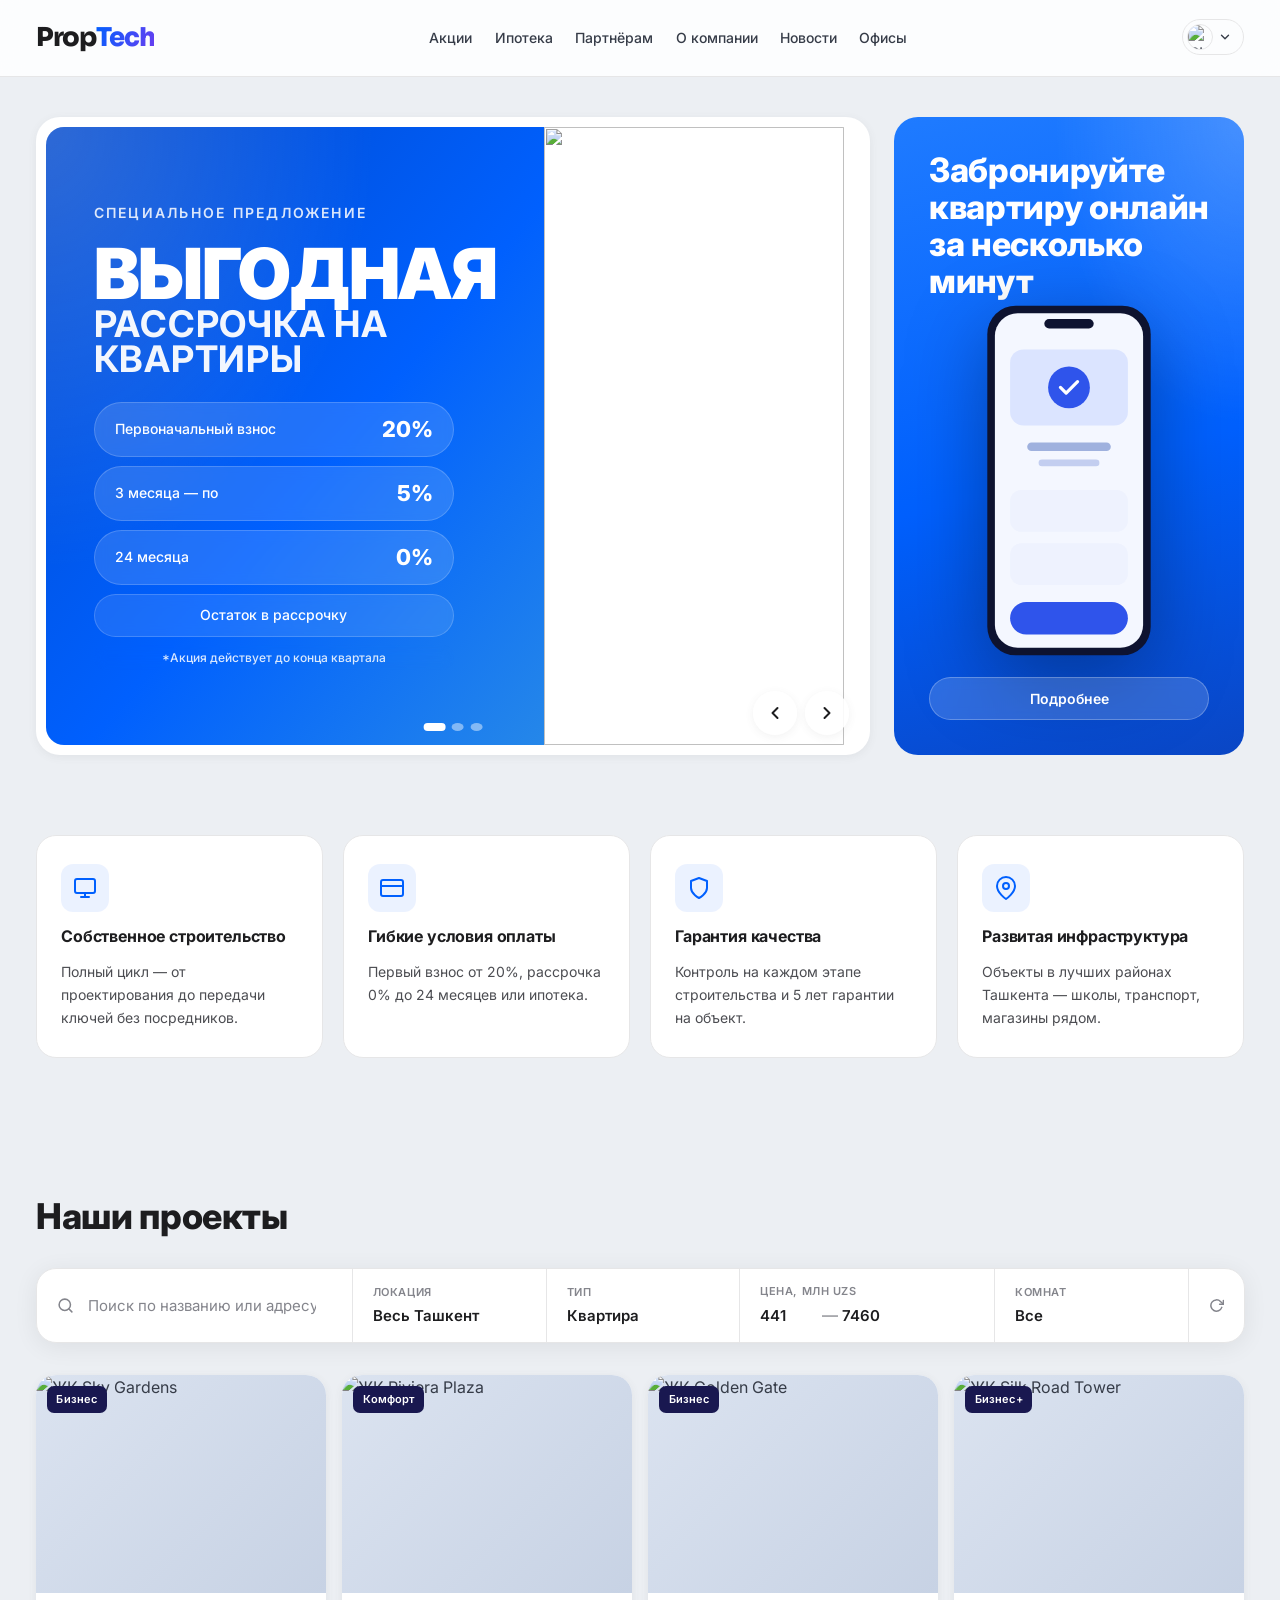
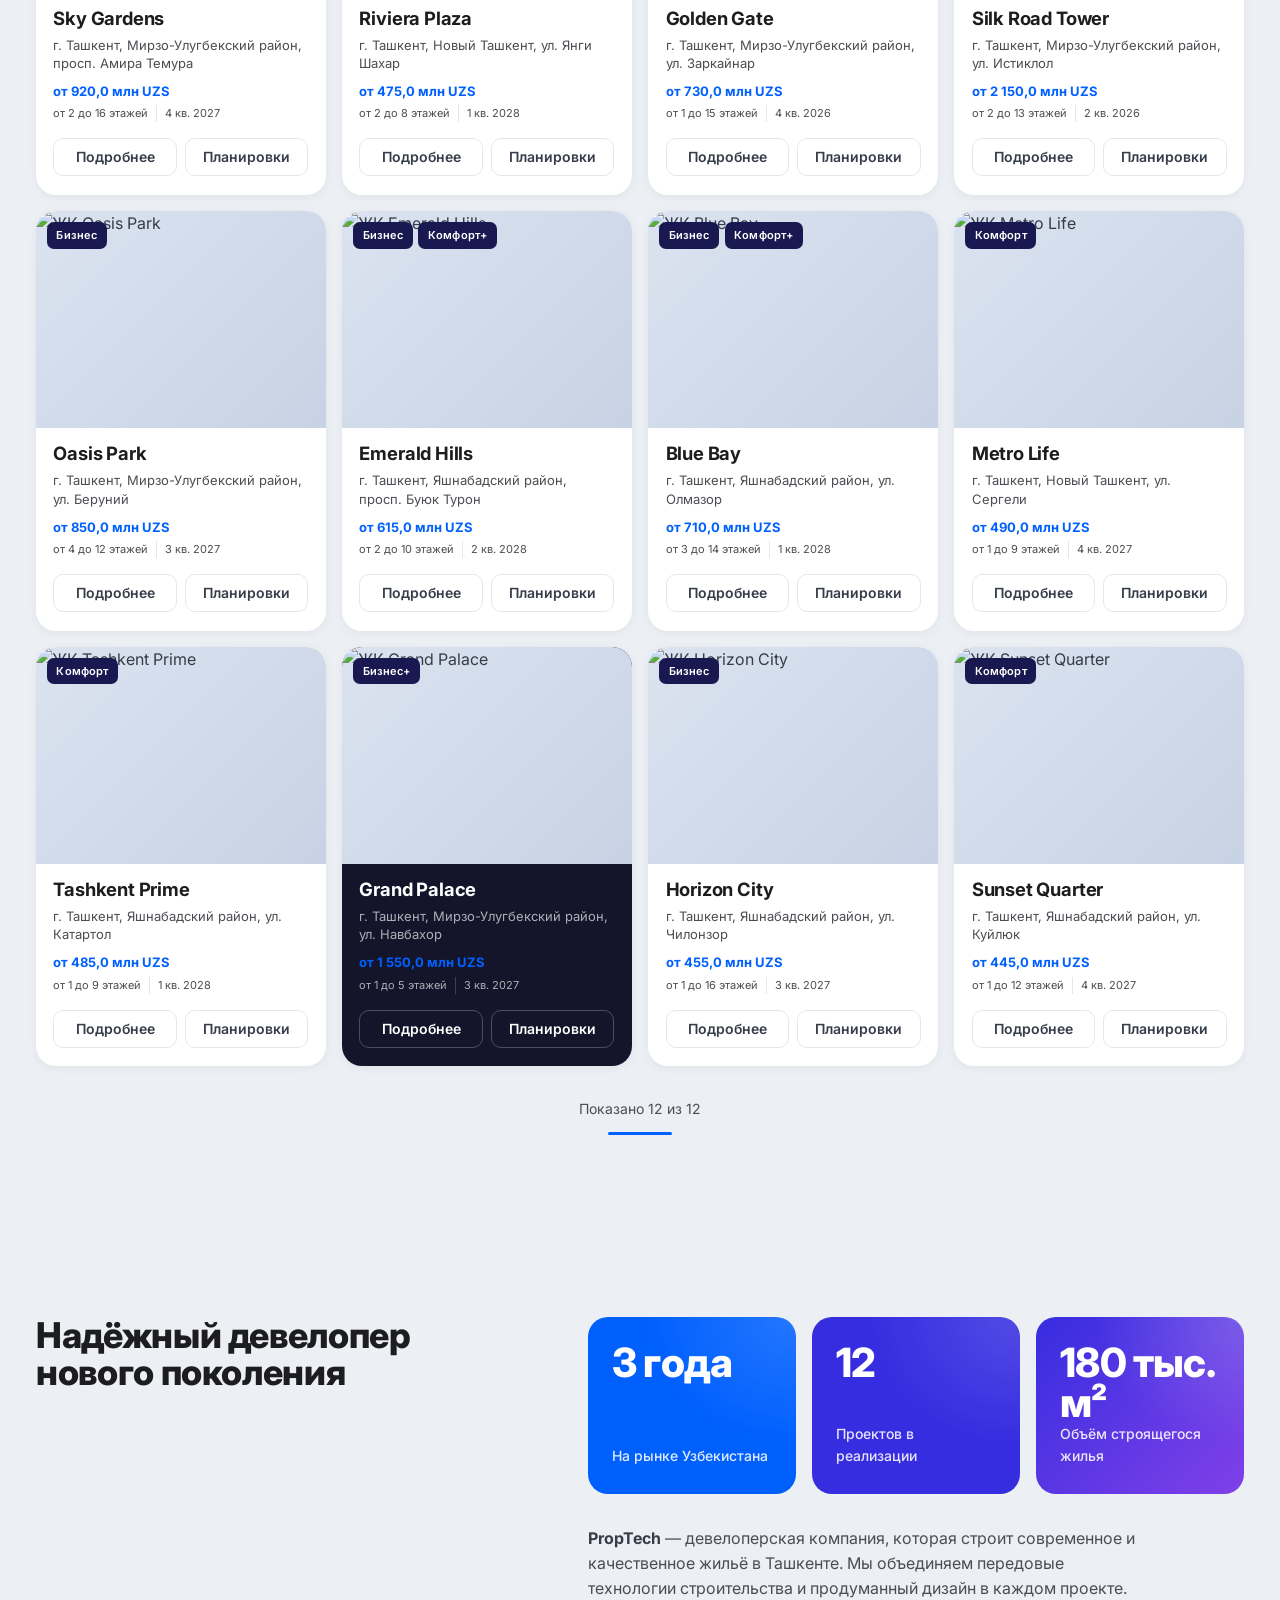
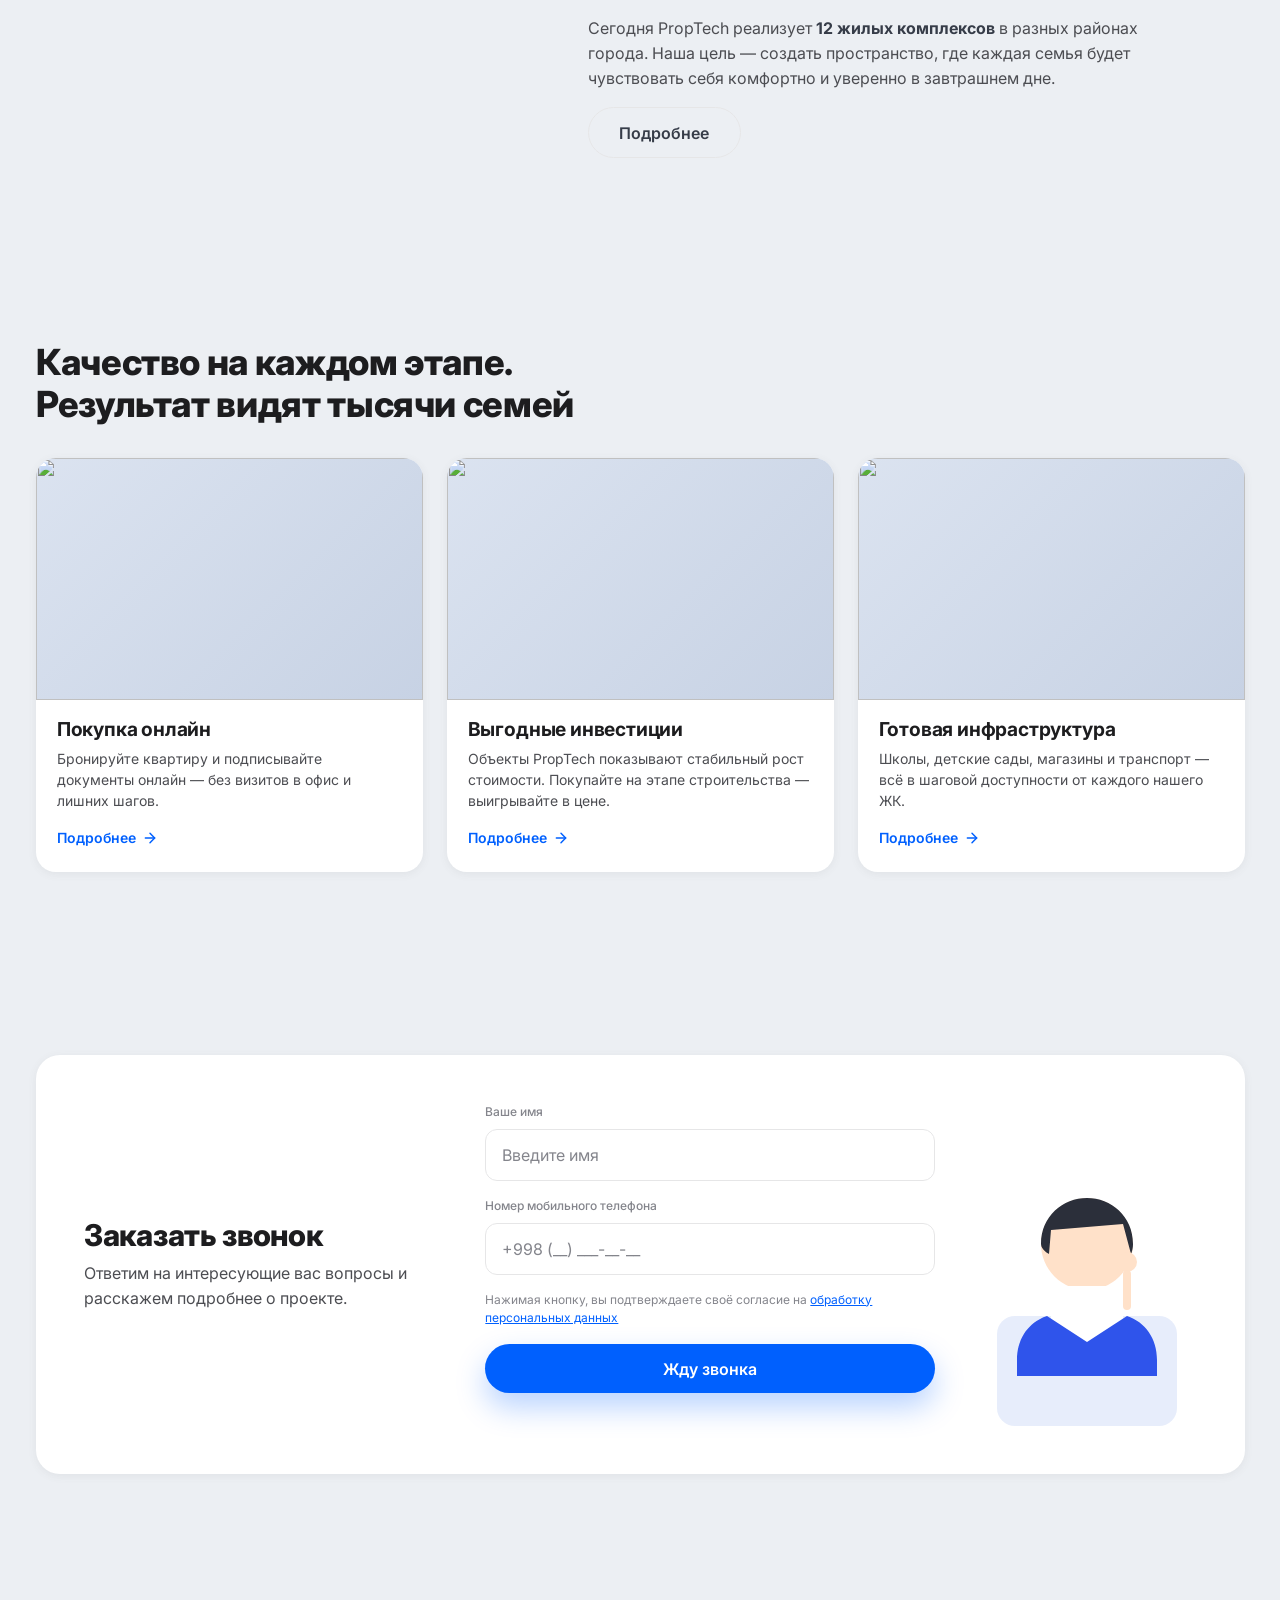
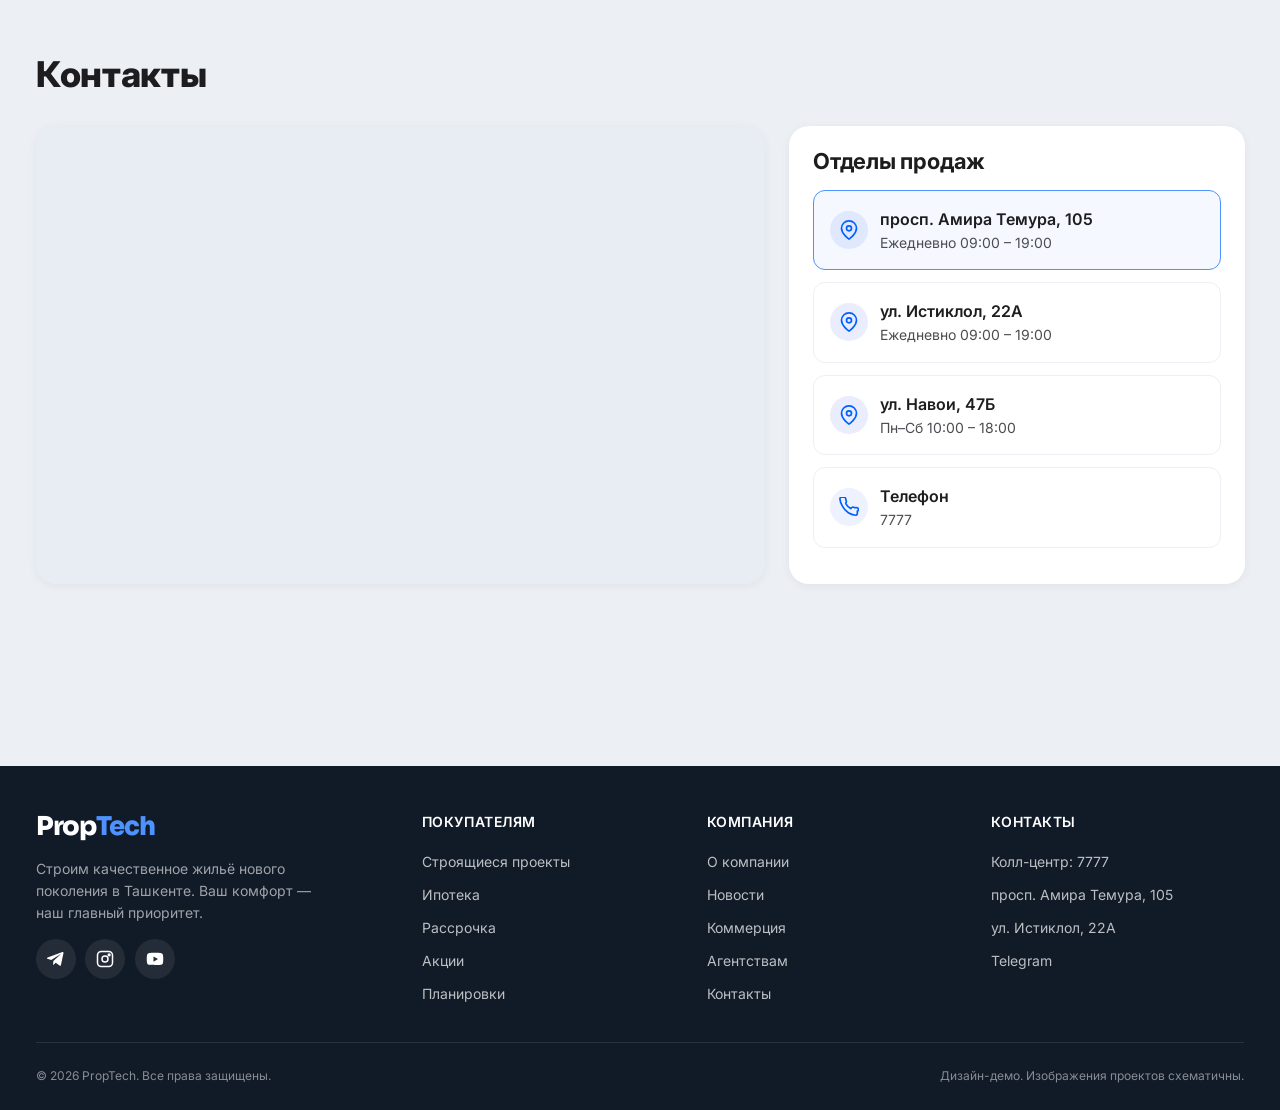
==== commit 4343a6d0: "feat: add interactive page panels and modal system - Add full-screen page panels for project detail," ====
--- a/index.html
+++ b/index.html
@@ -19,6 +19,7 @@
   <link rel="stylesheet" href="css/hero.css" />
   <link rel="stylesheet" href="css/projects.css" />
   <link rel="stylesheet" href="css/info.css" />
+  <link rel="stylesheet" href="css/modal.css" />
 </head>
 <body>
   <!-- ============================ HEADER ============================ -->
@@ -29,37 +30,30 @@
       </a>
 
       <nav class="nav" id="nav" aria-label="Главная навигация">
-        <a class="nav__link" href="#projects">Акции</a>
-        <a class="nav__link" href="#projects">Ипотека</a>
-        <a class="nav__link" href="#projects">Агентствам недвижимости</a>
+        <a class="nav__link" href="#" data-modal="promo">Акции</a>
+        <a class="nav__link" href="#" data-modal="mortgage">Ипотека</a>
+        <a class="nav__link" href="#" data-modal="partners">Партнёрам</a>
         <a class="nav__link" href="#about">О компании</a>
         <a class="nav__link" href="#projects">Новости</a>
-        <a class="nav__link nav__link--live" href="#projects">Live</a>
-        <a class="nav__link" href="#projects">Коммерция</a>
+        <a class="nav__link" href="#contacts">Офисы</a>
       </nav>
 
       <div class="header-actions">
-        <a class="header-actions__icon header-actions__icon--tg" href="#" aria-label="Telegram">
-          <svg width="22" height="22" viewBox="0 0 24 24" fill="currentColor"><path d="M21.94 4.3 18.6 19.9c-.25 1.1-.92 1.37-1.86.86l-5.14-3.79-2.48 2.39c-.27.27-.5.5-1.03.5l.37-5.2L17.9 6.1c.42-.37-.09-.58-.65-.21L5.6 13.3.6 11.74c-1.08-.34-1.1-1.08.23-1.6L20.54 2.7c.9-.34 1.69.2 1.4 1.6Z"/></svg>
-        </a>
-        <a class="header-phone" href="tel:1360"><svg width="18" height="18" viewBox="0 0 24 24" fill="none" stroke="var(--brand-600)" stroke-width="2" stroke-linecap="round" stroke-linejoin="round"><path d="M22 16.92v3a2 2 0 0 1-2.18 2 19.79 19.79 0 0 1-8.63-3.07 19.5 19.5 0 0 1-6-6 19.79 19.79 0 0 1-3.07-8.67A2 2 0 0 1 4.11 2h3a2 2 0 0 1 2 1.72c.13.96.36 1.9.7 2.81a2 2 0 0 1-.45 2.11L8.09 9.91a16 16 0 0 0 6 6l1.27-1.27a2 2 0 0 1 2.11-.45c.9.34 1.85.57 2.81.7A2 2 0 0 1 22 16.92Z"/></svg><span>1360</span></a>
+
 
         <div class="lang" id="lang">
           <button class="lang__toggle" type="button" aria-haspopup="true" aria-expanded="false">
-            <span>Русский</span>
+            <span class="lang__flag"><img src="https://flagcdn.com/w40/ru.png" alt="RU" /></span>
             <svg width="14" height="14" viewBox="0 0 24 24" fill="none" stroke="currentColor" stroke-width="2.4" stroke-linecap="round" stroke-linejoin="round"><polyline points="6 9 12 15 18 9"/></svg>
           </button>
           <div class="lang__menu" role="menu">
-            <button class="lang__option" role="menuitem">Русский</button>
-            <button class="lang__option" role="menuitem">O‘zbekcha</button>
-            <button class="lang__option" role="menuitem">English</button>
-          </div>
-        </div>
-
-        <a class="login" href="#callback">
-          <svg class="login__avatar" viewBox="0 0 24 24" fill="none" stroke="currentColor" stroke-width="2" stroke-linecap="round" stroke-linejoin="round"><path d="M20 21v-2a4 4 0 0 0-4-4H8a4 4 0 0 0-4 4v2"/><circle cx="12" cy="7" r="4"/></svg>
-          <span>Войти</span>
-        </a>
+            <button class="lang__option" role="menuitem" data-flag-src="https://flagcdn.com/w40/ru.png" data-flag-alt="RU"><span class="lang__flag"><img src="https://flagcdn.com/w40/ru.png" alt="RU" /></span>Русский</button>
+            <button class="lang__option" role="menuitem" data-flag-src="https://flagcdn.com/w40/uz.png" data-flag-alt="UZ"><span class="lang__flag"><img src="https://flagcdn.com/w40/uz.png" alt="UZ" /></span>O’zbekcha</button>
+            <button class="lang__option" role="menuitem" data-flag-src="https://flagcdn.com/w40/gb.png" data-flag-alt="GB"><span class="lang__flag"><img src="https://flagcdn.com/w40/gb.png" alt="GB" /></span>English</button>
+          </div>
+        </div>
+
+
 
         <button class="nav-toggle" id="navToggle" aria-label="Меню" aria-controls="nav" aria-expanded="false">
           <svg width="24" height="24" viewBox="0 0 24 24" fill="none" stroke="currentColor" stroke-width="2.2" stroke-linecap="round"><line x1="3" y1="6" x2="21" y2="6"/><line x1="3" y1="12" x2="21" y2="12"/><line x1="3" y1="18" x2="21" y2="18"/></svg>
@@ -79,14 +73,14 @@
 
               <article class="promo__slide">
                 <div class="promo__content">
-                  <span class="promo__kicker">Акция месяца</span>
-                  <h1 class="promo__title">Лёгкая<small>рассрочка на квартиры</small></h1>
+                  <span class="promo__kicker">Специальное предложение</span>
+                  <h1 class="promo__title">Выгодная<small>рассрочка на квартиры</small></h1>
                   <div class="promo__terms">
-                    <div class="promo__term"><span>Первоначальный взнос</span><b>10%</b></div>
-                    <div class="promo__term"><span>5 месяцев — по</span><b>4%</b></div>
-                    <div class="promo__term"><span>36 месяцев</span><b>0%</b></div>
-                    <div class="promo__term promo__term--plain">Остаток в ипотеку</div>
-                    <div class="promo__term promo__term--note">*Количество квартир ограничено</div>
+                    <div class="promo__term"><span>Первоначальный взнос</span><b>20%</b></div>
+                    <div class="promo__term"><span>3 месяца — по</span><b>5%</b></div>
+                    <div class="promo__term"><span>24 месяца</span><b>0%</b></div>
+                    <div class="promo__term promo__term--plain">Остаток в рассрочку</div>
+                    <div class="promo__term promo__term--note">*Акция действует до конца квартала</div>
                   </div>
                 </div>
                 <div class="promo__photo" aria-hidden="true">
@@ -97,11 +91,11 @@
               <article class="promo__slide promo__slide--alt">
                 <div class="promo__content">
                   <span class="promo__kicker">Новый квартал</span>
-                  <h1 class="promo__title">Старт продаж<small>1-й очереди ЖК «Riviera»</small></h1>
+                  <h1 class="promo__title">Старт продаж<small>1-й очереди ЖК «Emerald Hills»</small></h1>
                   <div class="promo__terms">
                     <div class="promo__term"><span>Стартовая цена</span><b>−15%</b></div>
-                    <div class="promo__term"><span>Сдача</span><b>2027</b></div>
-                    <div class="promo__term promo__term--plain">Видовые квартиры у реки</div>
+                    <div class="promo__term"><span>Сдача</span><b>2028</b></div>
+                    <div class="promo__term promo__term--plain">Квартиры с видом на парк</div>
                   </div>
                 </div>
                 <div class="promo__photo" aria-hidden="true">
@@ -111,12 +105,12 @@
 
               <article class="promo__slide promo__slide--warm">
                 <div class="promo__content">
-                  <span class="promo__kicker">Коммерция</span>
+                  <span class="promo__kicker">Бизнес-пространства</span>
                   <h1 class="promo__title">Офисы<small>в деловом центре города</small></h1>
                   <div class="promo__terms">
-                    <div class="promo__term"><span>Первоначальный взнос</span><b>10%</b></div>
-                    <div class="promo__term"><span>Рассрочка до</span><b>36 мес</b></div>
-                    <div class="promo__term promo__term--plain">Готовые планировки под бизнес</div>
+                    <div class="promo__term"><span>Первоначальный взнос</span><b>15%</b></div>
+                    <div class="promo__term"><span>Рассрочка до</span><b>48 мес</b></div>
+                    <div class="promo__term promo__term--plain">Свободная планировка под бизнес</div>
                   </div>
                 </div>
                 <div class="promo__photo" aria-hidden="true">
@@ -135,7 +129,7 @@
 
         <!-- Online purchase card -->
         <aside class="online-card">
-          <h2 class="online-card__title">Купите квартиру онлайн не выходя из дома</h2>
+          <h2 class="online-card__title">Забронируйте квартиру онлайн за несколько минут</h2>
           <div class="online-card__phone" aria-hidden="true">
             <svg viewBox="0 0 200 380" fill="none" xmlns="http://www.w3.org/2000/svg">
               <rect x="14" y="6" width="172" height="368" rx="30" fill="#0e1330"/>
@@ -151,8 +145,44 @@
               <rect x="38" y="318" width="124" height="34" rx="17" fill="#2f54eb"/>
             </svg>
           </div>
-          <a class="btn btn--block" href="#projects">Подробнее</a>
+          <a class="btn btn--block" href="#" data-modal="online">Подробнее</a>
         </aside>
+      </div>
+    </section>
+
+    <!-- ============================ ADVANTAGES ============================ -->
+    <section class="section adv-section">
+      <div class="container">
+        <div class="adv-grid">
+          <div class="adv-card reveal">
+            <div class="adv-card__icon">
+              <svg width="24" height="24" viewBox="0 0 24 24" fill="none" stroke="currentColor" stroke-width="2" stroke-linecap="round" stroke-linejoin="round"><rect x="2" y="3" width="20" height="14" rx="2"/><path d="M8 21h8M12 17v4"/></svg>
+            </div>
+            <h3 class="adv-card__title">Собственное строительство</h3>
+            <p class="adv-card__text">Полный цикл — от проектирования до передачи ключей без посредников.</p>
+          </div>
+          <div class="adv-card reveal">
+            <div class="adv-card__icon">
+              <svg width="24" height="24" viewBox="0 0 24 24" fill="none" stroke="currentColor" stroke-width="2" stroke-linecap="round" stroke-linejoin="round"><rect x="1" y="4" width="22" height="16" rx="2"/><line x1="1" y1="10" x2="23" y2="10"/></svg>
+            </div>
+            <h3 class="adv-card__title">Гибкие условия оплаты</h3>
+            <p class="adv-card__text">Первый взнос от 20%, рассрочка 0% до 24 месяцев или ипотека.</p>
+          </div>
+          <div class="adv-card reveal">
+            <div class="adv-card__icon">
+              <svg width="24" height="24" viewBox="0 0 24 24" fill="none" stroke="currentColor" stroke-width="2" stroke-linecap="round" stroke-linejoin="round"><path d="M12 22s8-4 8-10V5l-8-3-8 3v7c0 6 8 10 8 10z"/></svg>
+            </div>
+            <h3 class="adv-card__title">Гарантия качества</h3>
+            <p class="adv-card__text">Контроль на каждом этапе строительства и 5 лет гарантии на объект.</p>
+          </div>
+          <div class="adv-card reveal">
+            <div class="adv-card__icon">
+              <svg width="24" height="24" viewBox="0 0 24 24" fill="none" stroke="currentColor" stroke-width="2" stroke-linecap="round" stroke-linejoin="round"><path d="M21 10c0 7-9 13-9 13S3 17 3 10a9 9 0 0 1 18 0z"/><circle cx="12" cy="10" r="3"/></svg>
+            </div>
+            <h3 class="adv-card__title">Развитая инфраструктура</h3>
+            <p class="adv-card__text">Объекты в лучших районах Ташкента — школы, транспорт, магазины рядом.</p>
+          </div>
+        </div>
       </div>
     </section>
 
@@ -161,40 +191,41 @@
       <div class="container">
         <div class="projects__head reveal">
           <h2 class="projects__title">Наши проекты</h2>
-          <span class="projects__switch">строящиеся
-            <svg viewBox="0 0 24 24" fill="none" stroke="currentColor" stroke-width="2.6" stroke-linecap="round" stroke-linejoin="round"><polyline points="6 9 12 15 18 9"/></svg>
-          </span>
         </div>
 
         <form class="filter-bar reveal" id="filterBar" autocomplete="off">
-          <div class="field">
-            <label class="field__label" for="fLocation">Выберите локацию</label>
-            <select class="control" id="fLocation">
-              <option value="">Ташкент</option>
+          <div class="filter-cell filter-cell--search">
+            <svg width="17" height="17" viewBox="0 0 24 24" fill="none" stroke="currentColor" stroke-width="2.2" stroke-linecap="round" stroke-linejoin="round"><circle cx="11" cy="11" r="8"/><line x1="21" y1="21" x2="16.65" y2="16.65"/></svg>
+            <input type="search" id="searchInput" placeholder="Поиск по названию или адресу…" aria-label="Поиск по проектам" />
+          </div>
+          <div class="filter-cell">
+            <label class="filter-cell__label" for="fLocation">Локация</label>
+            <select class="filter-cell__select" id="fLocation">
+              <option value="">Весь Ташкент</option>
               <option value="Мирзо-Улугбекский">Мирзо-Улугбекский</option>
               <option value="Яшнабадский">Яшнабадский</option>
               <option value="Новый Ташкент">Новый Ташкент</option>
             </select>
           </div>
-          <div class="field">
-            <label class="field__label" for="fType">Выберите тип помещения</label>
-            <select class="control" id="fType">
+          <div class="filter-cell">
+            <label class="filter-cell__label" for="fType">Тип</label>
+            <select class="filter-cell__select" id="fType">
               <option value="">Квартира</option>
               <option>Офис</option>
               <option>Коммерция</option>
             </select>
           </div>
-          <div class="field">
-            <span class="field__label">Укажите стоимость, млн UZS</span>
+          <div class="filter-cell filter-cell--price">
+            <span class="filter-cell__label">Цена, млн UZS</span>
             <div class="price-range">
-              <input class="control" id="fPriceMin" type="number" inputmode="numeric" value="441" aria-label="Цена от" />
+              <input class="filter-cell__input" id="fPriceMin" type="number" inputmode="numeric" value="441" aria-label="Цена от" />
               <span class="price-range__sep">—</span>
-              <input class="control" id="fPriceMax" type="number" inputmode="numeric" value="7460" aria-label="Цена до" />
-            </div>
-          </div>
-          <div class="field">
-            <label class="field__label" for="fRooms">Комнатность</label>
-            <select class="control" id="fRooms">
+              <input class="filter-cell__input" id="fPriceMax" type="number" inputmode="numeric" value="7460" aria-label="Цена до" />
+            </div>
+          </div>
+          <div class="filter-cell">
+            <label class="filter-cell__label" for="fRooms">Комнат</label>
+            <select class="filter-cell__select" id="fRooms">
               <option value="">Все</option>
               <option value="1">1-комнатные</option>
               <option value="2">2-комнатные</option>
@@ -202,24 +233,10 @@
               <option value="4">4-комнатные</option>
             </select>
           </div>
-          <div class="filter-bar__actions">
-            <button type="button" id="allFilters">
-              <svg width="18" height="18" viewBox="0 0 24 24" fill="none" stroke="currentColor" stroke-width="2" stroke-linecap="round"><line x1="4" y1="21" x2="4" y2="14"/><line x1="4" y1="10" x2="4" y2="3"/><line x1="12" y1="21" x2="12" y2="12"/><line x1="12" y1="8" x2="12" y2="3"/><line x1="20" y1="21" x2="20" y2="16"/><line x1="20" y1="12" x2="20" y2="3"/><line x1="1" y1="14" x2="7" y2="14"/><line x1="9" y1="8" x2="15" y2="8"/><line x1="17" y1="16" x2="23" y2="16"/></svg>
-              Все фильтры
-            </button>
-          </div>
-          <div class="filter-bar__actions">
-            <button type="reset" id="clearFilters">
-              <svg width="18" height="18" viewBox="0 0 24 24" fill="none" stroke="currentColor" stroke-width="2" stroke-linecap="round" stroke-linejoin="round"><polyline points="23 4 23 10 17 10"/><path d="M20.49 15a9 9 0 1 1-2.12-9.36L23 10"/></svg>
-              Очистить фильтры
-            </button>
-          </div>
+          <button type="reset" id="clearFilters" class="filter-bar__reset" title="Сбросить">
+            <svg width="15" height="15" viewBox="0 0 24 24" fill="none" stroke="currentColor" stroke-width="2.4" stroke-linecap="round" stroke-linejoin="round"><polyline points="23 4 23 10 17 10"/><path d="M20.49 15a9 9 0 1 1-2.12-9.36L23 10"/></svg>
+          </button>
         </form>
-
-        <div class="search reveal">
-          <input type="search" id="searchInput" placeholder="Поиск" aria-label="Поиск по проектам" />
-          <span class="search__icon"><svg width="20" height="20" viewBox="0 0 24 24" fill="none" stroke="currentColor" stroke-width="2" stroke-linecap="round" stroke-linejoin="round"><circle cx="11" cy="11" r="8"/><line x1="21" y1="21" x2="16.65" y2="16.65"/></svg></span>
-        </div>
 
         <div class="project-grid" id="projectGrid"><!-- rendered by JS --></div>
 
@@ -230,25 +247,25 @@
     <!-- ============================ ABOUT / STATS ============================ -->
     <section class="section" id="about">
       <div class="container about">
-        <h2 class="about__title reveal"><span>Крупнейшая</span> девелоперская компания Центральной Азии</h2>
+        <h2 class="about__title reveal"><span>Надёжный</span> девелопер нового поколения</h2>
         <div class="about__side">
           <div class="stats reveal">
             <div class="stat">
-              <span class="stat__num">6 лет</span>
+              <span class="stat__num">3 года</span>
               <span class="stat__label">На рынке Узбекистана</span>
             </div>
             <div class="stat">
-              <span class="stat__num">47</span>
-              <span class="stat__label">Проектов в активе компании</span>
+              <span class="stat__num">12</span>
+              <span class="stat__label">Проектов в реализации</span>
             </div>
             <div class="stat">
-              <span class="stat__num">560 тыс. м²</span>
-              <span class="stat__label">Объём построенного жилья</span>
+              <span class="stat__num">180 тыс. м²</span>
+              <span class="stat__label">Объём строящегося жилья</span>
             </div>
           </div>
           <div class="about__text reveal">
-            <p><strong>PropTech</strong> — девелоперская компания нового формата, объединяющая международный опыт и стандарты качества. Компания работает в Узбекистане под собственным брендом и продолжает традицию надёжного и современного строительства.</p>
-            <p>На сегодняшний день PropTech ввёл в эксплуатацию <strong>28 жилых комплексов</strong>, ещё <strong>19 проектов</strong> находятся в активной стадии реализации. Совокупный объём современного жилья превышает 560 тыс. кв. м, и более <strong>6 248 семей</strong> уже выбрали квартиры от PropTech.</p>
+            <p><strong>PropTech</strong> — девелоперская компания, которая строит современное и качественное жильё в Ташкенте. Мы объединяем передовые технологии строительства и продуманный дизайн в каждом проекте.</p>
+            <p>Сегодня PropTech реализует <strong>12 жилых комплексов</strong> в разных районах города. Наша цель — создать пространство, где каждая семья будет чувствовать себя комфортно и уверенно в завтрашнем дне.</p>
             <a class="btn btn--ghost btn--lg" href="#callback">Подробнее</a>
           </div>
         </div>
@@ -258,69 +275,45 @@
     <!-- ============================ VALUES / NEWS ============================ -->
     <section class="section" id="values">
       <div class="container">
-        <h2 class="values__title reveal">Уже много лет мы создаём тренды в своей сфере и остаёмся одним из лидеров отрасли</h2>
+        <h2 class="values__title reveal">Качество на каждом этапе.<br>Результат видят тысячи семей</h2>
         <div class="values__grid reveal">
           <article class="value-card">
             <div class="value-card__media">
-              <img src="https://images.unsplash.com/photo-1504307651254-35680f356dfd?auto=format&fit=crop&q=75&w=560&h=360" alt="" width="560" height="360" loading="lazy" />
+              <img src="https://images.unsplash.com/photo-1460925895917-afdab827c52f?auto=format&fit=crop&q=75&w=560&h=360" alt="" width="560" height="360" loading="lazy" />
             </div>
             <div class="value-card__body">
-              <h3 class="value-card__title">Создаём дом, в который верят</h3>
-              <p class="value-card__text">Качество международного уровня и собственные стандарты строительства в каждом проекте.</p>
-              <a class="value-card__link" href="#projects">Подробнее
+              <h3 class="value-card__title">Покупка онлайн</h3>
+              <p class="value-card__text">Бронируйте квартиру и подписывайте документы онлайн — без визитов в офис и лишних шагов.</p>
+              <a class="value-card__link" href="#" data-modal="online">Подробнее
                 <svg width="16" height="16" viewBox="0 0 24 24" fill="none" stroke="currentColor" stroke-width="2.2" stroke-linecap="round" stroke-linejoin="round"><line x1="5" y1="12" x2="19" y2="12"/><polyline points="12 5 19 12 12 19"/></svg>
               </a>
             </div>
           </article>
           <article class="value-card">
             <div class="value-card__media">
-              <img src="https://images.unsplash.com/photo-1511895426328-dc8714191300?auto=format&fit=crop&q=75&w=560&h=360" alt="" width="560" height="360" loading="lazy" />
+              <img src="https://images.unsplash.com/photo-1486325212027-8081e485255e?auto=format&fit=crop&q=75&w=560&h=360" alt="" width="560" height="360" loading="lazy" />
             </div>
             <div class="value-card__body">
-              <h3 class="value-card__title">Пространства для радости каждый день</h3>
-              <p class="value-card__text">Дворы без машин, детские и спортивные площадки, места для встреч с соседями.</p>
-              <a class="value-card__link" href="#projects">Подробнее
+              <h3 class="value-card__title">Выгодные инвестиции</h3>
+              <p class="value-card__text">Объекты PropTech показывают стабильный рост стоимости. Покупайте на этапе строительства — выигрывайте в цене.</p>
+              <a class="value-card__link" href="#" data-modal="invest">Подробнее
                 <svg width="16" height="16" viewBox="0 0 24 24" fill="none" stroke="currentColor" stroke-width="2.2" stroke-linecap="round" stroke-linejoin="round"><line x1="5" y1="12" x2="19" y2="12"/><polyline points="12 5 19 12 12 19"/></svg>
               </a>
             </div>
           </article>
           <article class="value-card">
             <div class="value-card__media">
-              <img src="https://images.unsplash.com/photo-1469474968028-56623f02e42e?auto=format&fit=crop&q=75&w=560&h=360" alt="" width="560" height="360" loading="lazy" />
+              <img src="https://images.unsplash.com/photo-1559827260-dc66d52bef19?auto=format&fit=crop&q=75&w=560&h=360" alt="" width="560" height="360" loading="lazy" />
             </div>
             <div class="value-card__body">
-              <h3 class="value-card__title">Зелёные кварталы для счастливой жизни</h3>
-              <p class="value-card__text">Озеленение, прогулочные аллеи и продуманное благоустройство на каждой территории.</p>
-              <a class="value-card__link" href="#projects">Подробнее
+              <h3 class="value-card__title">Готовая инфраструктура</h3>
+              <p class="value-card__text">Школы, детские сады, магазины и транспорт — всё в шаговой доступности от каждого нашего ЖК.</p>
+              <a class="value-card__link" href="#" data-modal="infra">Подробнее
                 <svg width="16" height="16" viewBox="0 0 24 24" fill="none" stroke="currentColor" stroke-width="2.2" stroke-linecap="round" stroke-linejoin="round"><line x1="5" y1="12" x2="19" y2="12"/><polyline points="12 5 19 12 12 19"/></svg>
               </a>
             </div>
           </article>
         </div>
-      </div>
-    </section>
-
-    <!-- ============================ TELEGRAM CTA ============================ -->
-    <section class="container reveal">
-      <div class="tg-cta">
-        <div class="tg-cta__phone" aria-hidden="true">
-          <svg viewBox="0 0 140 200" fill="none" xmlns="http://www.w3.org/2000/svg">
-            <rect x="10" y="6" width="120" height="188" rx="22" fill="#0e1330"/>
-            <rect x="16" y="12" width="108" height="176" rx="17" fill="#2f54eb"/>
-            <circle cx="70" cy="78" r="26" fill="#fff"/>
-            <path d="M58 78l8 8 16-18" stroke="#2f54eb" stroke-width="4" stroke-linecap="round" stroke-linejoin="round"/>
-            <rect x="40" y="120" width="60" height="8" rx="4" fill="rgba(255,255,255,.7)"/>
-            <rect x="50" y="138" width="40" height="7" rx="3.5" fill="rgba(255,255,255,.45)"/>
-          </svg>
-        </div>
-        <div>
-          <h2 class="tg-cta__title">Возникли вопросы?</h2>
-          <p class="tg-cta__text">Если у вас есть вопросы, вы можете написать нам в Telegram. Мы всегда рады помочь.</p>
-        </div>
-        <a class="btn btn--tg btn--lg" href="#">
-          <svg width="20" height="20" viewBox="0 0 24 24" fill="currentColor"><path d="M21.94 4.3 18.6 19.9c-.25 1.1-.92 1.37-1.86.86l-5.14-3.79-2.48 2.39c-.27.27-.5.5-1.03.5l.37-5.2L17.9 6.1c.42-.37-.09-.58-.65-.21L5.6 13.3.6 11.74c-1.08-.34-1.1-1.08.23-1.6L20.54 2.7c.9-.34 1.69.2 1.4 1.6Z"/></svg>
-          Написать в Telegram
-        </a>
       </div>
     </section>
 
@@ -341,7 +334,7 @@
               <label class="field__label" for="cbPhone">Номер мобильного телефона</label>
               <input class="control" id="cbPhone" name="phone" type="tel" placeholder="+998 (__) ___-__-__" required />
             </div>
-            <p class="callback__consent">Нажимая кнопку, вы подтверждаете своё согласие на <a href="#">обработку персональных данных</a></p>
+            <p class="callback__consent">Нажимая кнопку, вы подтверждаете своё согласие на <a href="#" data-modal="privacy">обработку персональных данных</a></p>
             <button class="btn btn--primary btn--lg btn--block" type="submit">Жду звонка</button>
             <p class="callback__status" id="cbStatus" role="status" aria-live="polite"></p>
           </form>
@@ -366,31 +359,12 @@
         <h2 class="contacts__title reveal">Контакты</h2>
         <div class="contacts__grid reveal">
           <div class="contacts__map">
-            <svg viewBox="0 0 800 540" preserveAspectRatio="xMidYMid slice" xmlns="http://www.w3.org/2000/svg" role="img" aria-label="Карта офисов продаж">
-              <rect width="800" height="540" fill="#e9eef6"/>
-              <g stroke="#d3dcea" stroke-width="6" fill="none">
-                <path d="M-20 120 H820"/><path d="M-20 260 H820"/><path d="M-20 400 H820"/>
-                <path d="M160 -20 V560"/><path d="M380 -20 V560"/><path d="M600 -20 V560"/>
-              </g>
-              <g stroke="#c7d2e4" stroke-width="14" fill="none" stroke-linecap="round">
-                <path d="M80 60 L520 300 L760 200"/>
-                <path d="M120 480 L300 320 L560 460"/>
-              </g>
-              <path d="M250 150 q40 40 0 90 q-40 -50 0 -90Z" fill="#cfe6cf"/>
-              <path d="M540 360 q60 30 30 100 q-70 -20 -30 -100Z" fill="#cfe6cf"/>
-              <rect x="60" y="40" width="120" height="26" rx="6" fill="#dde5f1"/>
-              <rect x="640" y="430" width="110" height="24" rx="6" fill="#dde5f1"/>
-              <g>
-                <circle cx="320" cy="270" r="28" fill="#2f54eb" opacity="0.18"/>
-                <path d="M320 246c-12 0-22 10-22 22 0 16 22 34 22 34s22-18 22-34c0-12-10-22-22-22Z" fill="#2f54eb"/>
-                <circle cx="320" cy="268" r="8" fill="#fff"/>
-              </g>
-              <g>
-                <path d="M470 330c-11 0-20 9-20 20 0 15 20 31 20 31s20-16 20-31c0-11-9-20-20-20Z" fill="#5a32d6"/>
-                <circle cx="470" cy="349" r="7" fill="#fff"/>
-              </g>
-            </svg>
-            <div class="contacts__map-badge"><svg width="20" height="20" viewBox="0 0 24 24" fill="none" stroke="currentColor" stroke-width="2" stroke-linecap="round" stroke-linejoin="round"><polyline points="15 3 21 3 21 9"/><polyline points="9 21 3 21 3 15"/><line x1="21" y1="3" x2="14" y2="10"/><line x1="3" y1="21" x2="10" y2="14"/></svg></div>
+            <iframe
+              src="https://yandex.uz/map-widget/v1/?ll=69.2794%2C41.2995&z=14&pt=69.2794%2C41.2995%2Cpm2dbm"
+              width="100%" height="100%" frameborder="0"
+              allowfullscreen="true" loading="lazy"
+              title="Карта офисов продаж"
+            ></iframe>
           </div>
 
           <div class="offices">
@@ -398,30 +372,62 @@
             <div class="office is-active">
               <span class="office__pin"><svg width="20" height="20" viewBox="0 0 24 24" fill="none" stroke="currentColor" stroke-width="2" stroke-linecap="round" stroke-linejoin="round"><path d="M21 10c0 7-9 13-9 13s-9-6-9-13a9 9 0 0 1 18 0Z"/><circle cx="12" cy="10" r="3"/></svg></span>
               <div>
-                <div class="office__addr">ул. Нукус, 91/1</div>
+                <div class="office__addr">просп. Амира Темура, 105</div>
                 <div class="office__hours">Ежедневно 09:00 – 19:00</div>
               </div>
             </div>
             <div class="office">
               <span class="office__pin"><svg width="20" height="20" viewBox="0 0 24 24" fill="none" stroke="currentColor" stroke-width="2" stroke-linecap="round" stroke-linejoin="round"><path d="M21 10c0 7-9 13-9 13s-9-6-9-13a9 9 0 0 1 18 0Z"/><circle cx="12" cy="10" r="3"/></svg></span>
               <div>
-                <div class="office__addr">ул. Айбека, 38Б</div>
+                <div class="office__addr">ул. Истиклол, 22А</div>
                 <div class="office__hours">Ежедневно 09:00 – 19:00</div>
               </div>
             </div>
             <div class="office">
               <span class="office__pin"><svg width="20" height="20" viewBox="0 0 24 24" fill="none" stroke="currentColor" stroke-width="2" stroke-linecap="round" stroke-linejoin="round"><path d="M21 10c0 7-9 13-9 13s-9-6-9-13a9 9 0 0 1 18 0Z"/><circle cx="12" cy="10" r="3"/></svg></span>
               <div>
-                <div class="office__addr">пр. Богишамол, 12</div>
+                <div class="office__addr">ул. Навои, 47Б</div>
                 <div class="office__hours">Пн–Сб 10:00 – 18:00</div>
               </div>
             </div>
-            <a class="btn btn--primary btn--block btn--lg" href="tel:1360" style="margin-top:1rem">Позвонить 1360</a>
+            <div class="office office--phone">
+              <span class="office__pin office__pin--phone"><svg width="20" height="20" viewBox="0 0 24 24" fill="none" stroke="currentColor" stroke-width="2" stroke-linecap="round" stroke-linejoin="round"><path d="M22 16.92v3a2 2 0 0 1-2.18 2 19.79 19.79 0 0 1-8.63-3.07A19.5 19.5 0 0 1 4.11 11a19.79 19.79 0 0 1-3.07-8.67A2 2 0 0 1 3 .27h3a2 2 0 0 1 2 1.72c.13.96.36 1.9.7 2.81a2 2 0 0 1-.45 2.11L8.09 7.91a16 16 0 0 0 6 6l1.27-1.27a2 2 0 0 1 2.11-.45c.91.34 1.85.57 2.81.7A2 2 0 0 1 22 16.92z"/></svg></span>
+              <div>
+                <div class="office__addr">Телефон</div>
+                <div class="office__hours">7777</div>
+              </div>
+            </div>
           </div>
         </div>
       </div>
     </section>
   </main>
+
+  <!-- ============================ PAGE PANEL ============================ -->
+  <div class="pp-bg" id="ppBg" hidden></div>
+  <div class="page-panel" id="pagePanel" hidden role="dialog" aria-modal="true">
+    <div class="pp-header">
+      <button class="pp-back" id="panelClose">
+        <svg width="18" height="18" viewBox="0 0 24 24" fill="none" stroke="currentColor" stroke-width="2.4" stroke-linecap="round" stroke-linejoin="round"><polyline points="15 18 9 12 15 6"/></svg>
+        Назад
+      </button>
+      <a class="logo" href="index.html" aria-label="PropTech — на главную">
+        <span class="logo__word">Prop<span class="logo__accent">Tech</span></span>
+      </a>
+      <div style="width:80px"></div>
+    </div>
+    <div class="pp-body" id="panelBody"></div>
+  </div>
+
+  <!-- ============================ MODAL ============================ -->
+  <div class="modal-overlay" id="modalOverlay" hidden>
+    <div class="modal" id="modal">
+      <button class="modal__close" id="modalClose" aria-label="Закрыть">
+        <svg width="18" height="18" viewBox="0 0 24 24" fill="none" stroke="currentColor" stroke-width="2.5" stroke-linecap="round"><line x1="18" y1="6" x2="6" y2="18"/><line x1="6" y1="6" x2="18" y2="18"/></svg>
+      </button>
+      <div class="modal__body" id="modalBody"></div>
+    </div>
+  </div>
 
   <!-- ============================ FOOTER ============================ -->
   <footer class="site-footer">
@@ -431,7 +437,7 @@
           <a class="logo logo--invert" href="#">
             <span class="logo__word">Prop<span class="logo__accent">Tech</span></span>
           </a>
-          <p class="footer__about">Девелоперская компания нового формата. Строим современное и надёжное жильё в Ташкенте и регионах Узбекистана.</p>
+          <p class="footer__about">Строим качественное жильё нового поколения в Ташкенте. Ваш комфорт — наш главный приоритет.</p>
           <div class="footer__socials">
             <a class="footer__social" href="#" aria-label="Telegram"><svg width="18" height="18" viewBox="0 0 24 24" fill="currentColor"><path d="M21.94 4.3 18.6 19.9c-.25 1.1-.92 1.37-1.86.86l-5.14-3.79-2.48 2.39c-.27.27-.5.5-1.03.5l.37-5.2L17.9 6.1c.42-.37-.09-.58-.65-.21L5.6 13.3.6 11.74c-1.08-.34-1.1-1.08.23-1.6L20.54 2.7c.9-.34 1.69.2 1.4 1.6Z"/></svg></a>
             <a class="footer__social" href="#" aria-label="Instagram"><svg width="18" height="18" viewBox="0 0 24 24" fill="none" stroke="currentColor" stroke-width="2"><rect x="2" y="2" width="20" height="20" rx="5"/><circle cx="12" cy="12" r="4"/><circle cx="17.5" cy="6.5" r="1.2" fill="currentColor"/></svg></a>
@@ -456,9 +462,9 @@
         </div>
         <div class="footer__col">
           <h4>Контакты</h4>
-          <a href="tel:1360">Колл-центр: 1360</a>
-          <a href="#contacts">ул. Нукус, 91/1</a>
-          <a href="#contacts">ул. Айбека, 38Б</a>
+          <a href="tel:7777">Колл-центр: 7777</a>
+          <a href="#contacts">просп. Амира Темура, 105</a>
+          <a href="#contacts">ул. Истиклол, 22А</a>
           <a href="#">Telegram</a>
         </div>
       </div>
@@ -471,5 +477,6 @@
 
   <script src="js/projects.js"></script>
   <script src="js/main.js"></script>
+  <script src="js/modal.js"></script>
 </body>
 </html>
--- a/css/tokens.css
+++ b/css/tokens.css
@@ -4,7 +4,7 @@
    ============================================================ */
 
 :root {
-  /* --- Brand palette (exact NRG-BI values) --- */
+  /* --- Brand palette --- */
   --brand-600: #0060fe;       /* primary action blue */
   --brand-500: #2587e9;
   --brand-700: #0050d6;
@@ -18,7 +18,7 @@
   --navy-800: #191850;
   --navy-700: #242a4d;
 
-  /* --- Neutrals (exact NRG) --- */
+  /* --- Neutrals --- */
   --ink-900: #1d1d1f;         /* headings */
   --ink-700: #363c48;         /* body strong */
   --ink-500: #4c4d52;         /* secondary text */
@@ -44,8 +44,8 @@
   --text-base: 1rem;
   --text-lg: 1.125rem;
   --text-xl: 1.375rem;
-  --text-2xl: clamp(1.6rem, 1.2rem + 1.4vw, 2.25rem);
-  --text-3xl: clamp(2rem, 1.4rem + 2.6vw, 3.25rem);
+  --text-2xl: clamp(1.4rem, 1.1rem + 1vw, 1.875rem);
+  --text-3xl: clamp(1.6rem, 1.1rem + 1.4vw, 2.25rem);
   --text-hero: clamp(2.6rem, 1.5rem + 4.6vw, 5rem);
 
   --leading-tight: 1.08;
@@ -59,7 +59,7 @@
   --weight-extrabold: 800;
   --weight-black: 900;
 
-  /* --- Radius (NRG: 12 / 16 / 20 / 24 / 32) --- */
+  /* --- Radius (12 / 16 / 20 / 24 / 32) --- */
   --radius-sm: 8px;
   --radius-md: 12px;
   --radius-lg: 20px;
@@ -78,7 +78,7 @@
   --space-8: 4rem;
   --space-section: clamp(3.5rem, 2.5rem + 4vw, 7rem);
 
-  /* --- Shadows (NRG-derived) --- */
+  /* --- Shadows --- */
   --shadow-xs: 1px 1px 4px rgba(88, 90, 95, 0.08);
   --shadow-sm: 0 2px 8px rgba(88, 90, 95, 0.08);
   --shadow-md: 0 16px 24px rgba(0, 0, 0, 0.06), 0 2px 6px rgba(0, 0, 0, 0.04);
--- a/css/components.css
+++ b/css/components.css
@@ -165,7 +165,7 @@
   color: var(--brand-400);
 }
 
-/* --- Card outline button (NRG-style) --- */
+/* --- Card outline button --- */
 .btn--card {
   background: #fff;
   color: var(--ink-700);
--- a/css/header.css
+++ b/css/header.css
@@ -113,16 +113,32 @@
   position: relative;
 }
 
+.lang__flag {
+  display: inline-flex;
+  align-items: center;
+  justify-content: center;
+  width: 26px;
+  height: 26px;
+  border-radius: 50%;
+  overflow: hidden;
+  flex-shrink: 0;
+  border: 1px solid var(--line-200);
+}
+
+.lang__flag img {
+  width: 100%;
+  height: 100%;
+  object-fit: cover;
+  display: block;
+}
+
 .lang__toggle {
   display: inline-flex;
   align-items: center;
-  gap: 0.4rem;
-  font-size: var(--text-sm);
-  font-weight: var(--weight-medium);
-  color: var(--ink-700);
+  gap: 0.3rem;
   border: 1.5px solid var(--line-200);
   border-radius: var(--radius-pill);
-  padding: 0.5rem 0.9rem;
+  padding: 0.25rem 0.7rem 0.25rem 0.25rem;
   transition: border-color var(--dur-fast);
 }
 
@@ -156,12 +172,14 @@
 }
 
 .lang__option {
-  display: block;
+  display: flex;
+  align-items: center;
+  gap: 0.5rem;
   width: 100%;
   text-align: left;
   font-size: var(--text-sm);
   font-weight: var(--weight-medium);
-  padding: 0.55rem 0.75rem;
+  padding: 0.5rem 0.75rem;
   border-radius: var(--radius-sm);
   color: var(--ink-700);
 }
--- a/css/projects.css
+++ b/css/projects.css
@@ -21,7 +21,7 @@
   gap: 0.35rem;
   font-size: var(--text-3xl);
   font-weight: var(--weight-extrabold);
-  color: var(--brand-600);
+  color: var(--ink-900);
   letter-spacing: -0.01em;
 }
 
@@ -33,89 +33,143 @@
 
 /* --- Filter bar --- */
 .filter-bar {
-  display: grid;
-  grid-template-columns: 1.1fr 1.1fr 1.2fr 0.9fr auto auto;
-  gap: var(--space-4);
-  align-items: end;
-  padding: var(--space-5);
-  background: var(--surface-card);
+  display: flex;
+  align-items: stretch;
+  background: #fff;
+  border: 1px solid var(--line-200);
   border-radius: var(--radius-lg);
-  box-shadow: var(--shadow-sm);
+  box-shadow: 0 4px 24px rgba(0, 0, 0, 0.07);
+  overflow: hidden;
+  margin-bottom: var(--space-6);
+}
+
+.filter-cell {
+  flex: 1;
+  min-width: 0;
+  display: flex;
+  flex-direction: column;
+  justify-content: center;
+  gap: 3px;
+  padding: 14px 20px;
+  cursor: pointer;
+  position: relative;
+  transition: background var(--dur-fast);
+}
+
+.filter-cell + .filter-cell {
+  border-left: 1px solid var(--line-200);
+}
+
+.filter-cell:hover,
+.filter-cell:focus-within {
+  background: #f4f6ff;
+}
+
+.filter-cell--search {
+  flex: 1.8;
+  flex-direction: row;
+  align-items: center;
+  gap: 12px;
+  color: var(--ink-400);
+}
+
+.filter-cell--search input {
+  border: none;
+  outline: none;
+  background: transparent;
+  font-size: 0.9375rem;
+  font-weight: var(--weight-medium);
+  color: var(--ink-900);
+  width: 100%;
+  min-width: 0;
+}
+
+.filter-cell--search input::placeholder {
+  color: var(--ink-400);
+  font-weight: var(--weight-regular, 400);
+}
+
+.filter-cell--search svg {
+  flex-shrink: 0;
+  color: var(--ink-400);
+}
+
+.filter-cell--price {
+  flex: 1.4;
+}
+
+.filter-cell__label {
+  font-size: 0.6875rem;
+  font-weight: var(--weight-semibold);
+  color: var(--ink-400);
+  text-transform: uppercase;
+  letter-spacing: 0.05em;
+  user-select: none;
+  white-space: nowrap;
+}
+
+.filter-cell__select {
+  border: none;
+  outline: none;
+  background: transparent;
+  font-size: 0.9375rem;
+  font-weight: var(--weight-semibold);
+  color: var(--ink-900);
+  padding: 0;
+  cursor: pointer;
+  width: 100%;
+  appearance: none;
+  -webkit-appearance: none;
+  white-space: nowrap;
+  overflow: hidden;
+  text-overflow: ellipsis;
 }
 
 .price-range {
   display: flex;
   align-items: center;
-  gap: 0.5rem;
-}
-
-.price-range .control {
-  text-align: center;
-  padding-inline: 0.5rem;
+  gap: 4px;
+}
+
+.filter-cell__input {
+  border: none;
+  outline: none;
+  background: transparent;
+  font-size: 0.9375rem;
+  font-weight: var(--weight-semibold);
+  color: var(--ink-900);
+  padding: 0;
+  width: 58px;
+  min-width: 0;
 }
 
 .price-range__sep {
   color: var(--ink-400);
-  font-weight: var(--weight-bold);
-}
-
-.filter-bar__actions {
-  display: flex;
-  align-items: center;
-  gap: 0.4rem;
-  color: var(--ink-700);
-  font-size: var(--text-sm);
-  font-weight: var(--weight-semibold);
-  height: 52px;
-  white-space: nowrap;
-}
-
-.filter-bar__actions button {
-  display: inline-flex;
-  align-items: center;
-  gap: 0.4rem;
-  color: var(--ink-700);
-  font-weight: var(--weight-semibold);
-  transition: color var(--dur-fast);
-}
-
-.filter-bar__actions button:hover {
-  color: var(--brand-600);
-}
-
-.filter-bar__actions svg {
-  color: var(--brand-600);
-}
-
-/* --- Search --- */
-.search {
-  position: relative;
-  margin-block: var(--space-5) var(--space-6);
-}
-
-.search input {
-  height: 60px;
-  padding-left: 1.5rem;
-  padding-right: 3.5rem;
-  border-radius: var(--radius-pill);
-  font-size: var(--text-base);
-  box-shadow: var(--shadow-xs);
-}
-
-.search__icon {
-  position: absolute;
-  right: 1.5rem;
-  top: 50%;
-  transform: translateY(-50%);
-  color: var(--ink-400);
-  pointer-events: none;
+  flex-shrink: 0;
+}
+
+.filter-bar__reset {
+  display: flex;
+  align-items: center;
+  justify-content: center;
+  width: 56px;
+  flex-shrink: 0;
+  border-left: 1px solid var(--line-200);
+  color: var(--ink-400);
+  cursor: pointer;
+  transition: background var(--dur-fast), color var(--dur-fast);
+}
+
+.filter-bar__reset:hover {
+  background: #fff0f0;
+  color: #e0274d;
 }
 
 /* --- Grid --- */
 .project-grid {
   display: grid;
   grid-template-columns: repeat(4, 1fr);
-  gap: var(--space-5);
+  gap: 1rem;
 }
 
 /* --- Card --- */
@@ -138,7 +192,7 @@
 
 .p-card__media {
   position: relative;
-  aspect-ratio: 16 / 10;
+  aspect-ratio: 4 / 3;
   overflow: hidden;
   background: linear-gradient(135deg, #dbe3f0, #c7d2e4);
 }
@@ -164,10 +218,10 @@
 }
 
 .p-card__body {
-  padding: 0.95rem 1rem 1.05rem;
+  padding: 1rem 1.1rem 1.15rem;
   display: flex;
   flex-direction: column;
-  gap: 0.4rem;
+  gap: 0.45rem;
   flex: 1;
 }
 
@@ -282,10 +336,23 @@
 
 @media (max-width: 1080px) {
   .filter-bar {
-    grid-template-columns: 1fr 1fr;
-  }
-  .filter-bar__actions {
-    height: auto;
+    flex-wrap: wrap;
+    border-radius: var(--radius-md);
+  }
+  .filter-cell {
+    flex: 1 1 calc(50% - 1px);
+  }
+  .filter-cell--search {
+    flex: 1 1 100%;
+    border-left: none;
+    border-bottom: 1px solid var(--line-200);
+  }
+  .filter-bar__reset {
+    flex: 1 1 100%;
+    width: auto;
+    border-left: none;
+    border-top: 1px solid var(--line-200);
+    height: 44px;
   }
   .project-grid {
     grid-template-columns: repeat(3, 1fr);
@@ -299,9 +366,12 @@
 }
 
 @media (max-width: 540px) {
-  .filter-bar {
-    grid-template-columns: 1fr;
-  }
+  .filter-cell {
+    flex: 1 1 100%;
+    border-left: none;
+    border-top: 1px solid var(--line-200);
+  }
+  .filter-cell--search { border-top: none; }
   .project-grid {
     grid-template-columns: 1fr;
   }
--- a/css/info.css
+++ b/css/info.css
@@ -1,6 +1,68 @@
 /* ============================================================
    PropTech — About/stats, Telegram CTA, callback, contacts, footer
    ============================================================ */
+
+/* --- Advantages --- */
+.adv-section {
+  padding-top: var(--space-7);
+  padding-bottom: var(--space-7);
+}
+
+.adv-grid {
+  display: grid;
+  grid-template-columns: repeat(4, 1fr);
+  gap: 1.25rem;
+}
+
+.adv-card {
+  background: #fff;
+  border: 1px solid var(--line-200);
+  border-radius: var(--radius-lg);
+  padding: 1.75rem 1.5rem;
+  display: flex;
+  flex-direction: column;
+  gap: 0.85rem;
+  transition: box-shadow var(--dur-normal) var(--ease-out),
+              transform var(--dur-normal) var(--ease-out);
+}
+
+.adv-card:hover {
+  box-shadow: var(--shadow-md);
+  transform: translateY(-3px);
+}
+
+.adv-card__icon {
+  width: 48px;
+  height: 48px;
+  border-radius: var(--radius-md);
+  background: rgba(0, 96, 254, 0.08);
+  display: flex;
+  align-items: center;
+  justify-content: center;
+  color: var(--brand-600);
+  flex-shrink: 0;
+}
+
+.adv-card__title {
+  font-size: 1rem;
+  font-weight: var(--weight-bold);
+  color: var(--ink-900);
+  line-height: 1.3;
+}
+
+.adv-card__text {
+  font-size: var(--text-sm);
+  color: var(--ink-500);
+  line-height: 1.65;
+}
+
+@media (max-width: 1080px) {
+  .adv-grid { grid-template-columns: repeat(2, 1fr); }
+}
+
+@media (max-width: 540px) {
+  .adv-grid { grid-template-columns: 1fr; }
+}
 
 /* --- About + stats --- */
 .about {
@@ -17,7 +79,7 @@
 }
 
 .about__title span {
-  color: var(--brand-600);
+  color: var(--ink-900);
 }
 
 .stats {
@@ -30,11 +92,11 @@
 .stat {
   position: relative;
   border-radius: var(--radius-lg);
-  padding: 1.4rem 1.3rem 1.5rem;
+  padding: 1.6rem 1.5rem 1.7rem;
   color: #fff;
   overflow: hidden;
   isolation: isolate;
-  min-height: 150px;
+  min-height: 160px;
   display: flex;
   flex-direction: column;
   justify-content: space-between;
@@ -50,8 +112,20 @@
     var(--brand-600);
 }
 
+.stat:nth-child(2)::before {
+  background:
+    radial-gradient(120% 120% at 100% 0%, rgba(255, 255, 255, 0.14), transparent 60%),
+    #362de0;
+}
+
+.stat:nth-child(3)::before {
+  background:
+    radial-gradient(120% 120% at 100% 0%, rgba(255, 255, 255, 0.18), transparent 60%),
+    linear-gradient(135deg, #362de0 0%, #8040e8 100%);
+}
+
 .stat__num {
-  font-size: clamp(2rem, 1.5rem + 1.6vw, 2.9rem);
+  font-size: clamp(1.9rem, 1.4rem + 1.4vw, 2.6rem);
   font-weight: var(--weight-extrabold);
   line-height: 1;
   letter-spacing: -0.02em;
@@ -78,7 +152,6 @@
   font-size: clamp(1.5rem, 1.1rem + 1.6vw, 2.25rem);
   font-weight: var(--weight-extrabold);
   line-height: 1.18;
-  max-width: 22ch;
   margin-bottom: var(--space-6);
 }
 
@@ -273,10 +346,11 @@
   background: #e8edf4;
 }
 
-.contacts__map svg {
+.contacts__map iframe {
   width: 100%;
   height: 100%;
-  object-fit: cover;
+  display: block;
+  border: none;
 }
 
 .contacts__map-badge {
@@ -345,6 +419,16 @@
   color: var(--ink-500);
 }
 
+.office--phone {
+  margin-top: 0.25rem;
+  border-color: var(--line-100);
+}
+
+.office__pin--phone {
+  background: rgba(47, 84, 235, 0.08);
+  color: var(--brand-600);
+}
+
 /* --- Footer --- */
 .site-footer {
   background: var(--navy-900);
--- a/css/modal.css
+++ b/css/modal.css
@@ -0,0 +1,967 @@
+/* ============================================================
+   PropTech — Modal system
+   ============================================================ */
+
+/* ── Overlay ── */
+.modal-overlay {
+  position: fixed;
+  inset: 0;
+  z-index: 900;
+  background: rgba(14, 19, 48, 0.55);
+  backdrop-filter: blur(4px);
+  display: flex;
+  align-items: center;
+  justify-content: center;
+  padding: 1rem;
+  opacity: 0;
+  transition: opacity 0.25s;
+}
+
+.modal-overlay[hidden] { display: none; }
+
+.modal-overlay.is-open { opacity: 1; }
+
+/* ── Modal box ── */
+.modal {
+  position: relative;
+  background: #fff;
+  border-radius: 24px;
+  max-height: 90vh;
+  overflow: hidden;
+  display: flex;
+  flex-direction: column;
+  width: 100%;
+  transform: translateY(20px) scale(0.97);
+  transition: transform 0.28s cubic-bezier(0.16, 1, 0.3, 1);
+  box-shadow: 0 32px 80px rgba(0, 0, 0, 0.22);
+}
+
+.modal-overlay.is-open .modal { transform: none; }
+
+.modal__body {
+  overflow-y: auto;
+  scrollbar-width: thin;
+}
+
+.modal[data-size="sm"] { max-width: 500px; }
+.modal[data-size="md"] { max-width: 700px; }
+.modal[data-size="lg"] { max-width: 980px; }
+
+/* ── Close btn ── */
+.modal__close {
+  position: absolute;
+  top: 1rem;
+  right: 1rem;
+  z-index: 20;
+  width: 40px;
+  height: 40px;
+  border-radius: 50%;
+  background: rgba(255, 255, 255, 0.95);
+  display: flex;
+  align-items: center;
+  justify-content: center;
+  color: var(--ink-700);
+  box-shadow: 0 2px 10px rgba(0, 0, 0, 0.14);
+  cursor: pointer;
+  transition: background 0.15s, transform 0.15s;
+  backdrop-filter: blur(6px);
+}
+
+.modal__close:hover {
+  background: #fff;
+  transform: scale(1.1);
+}
+
+/* ─────────────────────────────────────────────
+   PROJECT DETAIL
+───────────────────────────────────────────── */
+.m-project__hero {
+  position: relative;
+  height: 300px;
+  overflow: hidden;
+  border-radius: 24px 24px 0 0;
+  flex-shrink: 0;
+}
+
+.m-project__hero img {
+  width: 100%;
+  height: 100%;
+  object-fit: cover;
+}
+
+.m-project__tags {
+  position: absolute;
+  top: 1rem;
+  left: 1.5rem;
+  display: flex;
+  gap: 0.4rem;
+}
+
+.m-project__info { padding: 1.75rem 2rem 2rem; }
+
+.m-project__name {
+  font-size: 1.875rem;
+  font-weight: 800;
+  color: var(--ink-900);
+  margin-bottom: 0.4rem;
+  line-height: 1.1;
+}
+
+.m-project__addr {
+  color: var(--ink-500);
+  margin-bottom: 1.5rem;
+  font-size: 0.9375rem;
+}
+
+.m-project__specs {
+  display: grid;
+  grid-template-columns: repeat(3, 1fr);
+  gap: 0.75rem;
+  margin-bottom: 1.25rem;
+}
+
+.m-spec {
+  background: #f4f6ff;
+  border-radius: 14px;
+  padding: 1rem 1.25rem;
+  display: flex;
+  flex-direction: column;
+  gap: 0.3rem;
+}
+
+.m-spec__label {
+  font-size: 0.675rem;
+  font-weight: 700;
+  color: var(--ink-400);
+  text-transform: uppercase;
+  letter-spacing: 0.05em;
+}
+
+.m-spec__val {
+  font-size: 1rem;
+  font-weight: 700;
+  color: var(--ink-900);
+}
+
+.m-project__rooms {
+  margin-bottom: 1.5rem;
+  font-size: 0.9rem;
+  color: var(--ink-700);
+}
+
+.m-project__rooms-label {
+  color: var(--ink-400);
+  margin-right: 0.25rem;
+}
+
+.m-project__actions {
+  display: flex;
+  gap: 0.75rem;
+  flex-wrap: wrap;
+}
+
+/* ─────────────────────────────────────────────
+   FLOOR PLANS
+───────────────────────────────────────────── */
+.m-floors { padding: 2rem; }
+
+.m-floors__title {
+  font-size: 1.5rem;
+  font-weight: 800;
+  margin-bottom: 1.5rem;
+  padding-top: 0.5rem;
+}
+
+.m-floors__grid {
+  display: grid;
+  grid-template-columns: repeat(auto-fill, minmax(175px, 1fr));
+  gap: 1rem;
+}
+
+.m-floor-card {
+  border: 1.5px solid var(--line-200);
+  border-radius: 16px;
+  overflow: hidden;
+  transition: box-shadow 0.2s, transform 0.2s;
+  cursor: pointer;
+}
+
+.m-floor-card:hover {
+  box-shadow: 0 6px 24px rgba(0, 0, 0, 0.1);
+  transform: translateY(-2px);
+}
+
+.m-floor-card__plan {
+  padding: 0.75rem;
+  background: #f8faff;
+}
+
+.m-floor-card__plan svg { width: 100%; height: auto; display: block; }
+
+.m-floor-card__info { padding: 0.75rem 1rem 1rem; }
+
+.m-floor-card__type {
+  font-weight: 700;
+  font-size: 0.9375rem;
+  color: var(--ink-900);
+}
+
+.m-floor-card__area {
+  font-size: 0.8125rem;
+  color: var(--ink-500);
+  margin-top: 0.15rem;
+}
+
+.m-floor-card__price {
+  font-size: 0.875rem;
+  font-weight: 700;
+  color: var(--brand-600);
+  margin-top: 0.4rem;
+}
+
+/* ─────────────────────────────────────────────
+   ONLINE PURCHASE
+───────────────────────────────────────────── */
+.m-online { padding: 2rem; }
+
+.m-online__title {
+  font-size: 1.5rem;
+  font-weight: 800;
+  margin-bottom: 0.4rem;
+  padding-top: 0.5rem;
+}
+
+.m-online__sub {
+  color: var(--ink-500);
+  margin-bottom: 2rem;
+}
+
+.m-online__steps {
+  display: flex;
+  flex-direction: column;
+  gap: 1.25rem;
+  margin-bottom: 2rem;
+}
+
+.m-step {
+  display: flex;
+  gap: 1.25rem;
+  align-items: flex-start;
+}
+
+.m-step__num {
+  width: 44px;
+  height: 44px;
+  border-radius: 50%;
+  background: var(--brand-600);
+  color: #fff;
+  font-weight: 800;
+  font-size: 0.8125rem;
+  display: flex;
+  align-items: center;
+  justify-content: center;
+  flex-shrink: 0;
+}
+
+.m-step__title {
+  font-size: 1rem;
+  font-weight: 700;
+  margin-bottom: 0.25rem;
+  color: var(--ink-900);
+}
+
+.m-step__text {
+  font-size: 0.875rem;
+  color: var(--ink-500);
+  line-height: 1.6;
+}
+
+/* ─────────────────────────────────────────────
+   PROMO
+───────────────────────────────────────────── */
+.m-promo {
+  padding: 2.5rem 2rem 2rem;
+  text-align: center;
+}
+
+.m-promo__badge {
+  display: inline-block;
+  background: rgba(0, 96, 254, 0.08);
+  color: var(--brand-600);
+  font-size: 0.7rem;
+  font-weight: 700;
+  text-transform: uppercase;
+  letter-spacing: 0.07em;
+  padding: 0.35rem 0.9rem;
+  border-radius: 100px;
+  margin-bottom: 1rem;
+}
+
+.m-promo__title {
+  font-size: 1.75rem;
+  font-weight: 800;
+  margin-bottom: 2rem;
+  line-height: 1.2;
+}
+
+.m-promo__terms {
+  display: flex;
+  justify-content: center;
+  gap: 2.5rem;
+  margin-bottom: 1.5rem;
+}
+
+.m-promo__term { display: flex; flex-direction: column; gap: 0.35rem; }
+
+.m-promo__term-val {
+  font-size: 2.75rem;
+  font-weight: 800;
+  color: var(--brand-600);
+  line-height: 1;
+}
+
+.m-promo__term-label {
+  font-size: 0.8125rem;
+  color: var(--ink-500);
+}
+
+.m-promo__note {
+  font-size: 0.8125rem;
+  color: var(--ink-400);
+  margin-bottom: 1.75rem;
+}
+
+/* ─────────────────────────────────────────────
+   MORTGAGE
+───────────────────────────────────────────── */
+.m-mortgage { padding: 2rem; }
+
+.m-mortgage__title {
+  font-size: 1.5rem;
+  font-weight: 800;
+  margin-bottom: 0.4rem;
+  padding-top: 0.5rem;
+}
+
+.m-mortgage__sub { color: var(--ink-500); margin-bottom: 1.5rem; }
+
+.m-mortgage__banks {
+  display: grid;
+  grid-template-columns: 1fr 1fr;
+  gap: 0.75rem;
+  margin-bottom: 1.5rem;
+}
+
+.m-bank {
+  border: 1.5px solid var(--line-200);
+  border-radius: 14px;
+  padding: 1.1rem 1.25rem;
+  transition: border-color 0.15s;
+}
+
+.m-bank:hover { border-color: var(--brand-400); }
+
+.m-bank__name { font-weight: 700; font-size: 0.9375rem; margin-bottom: 0.4rem; }
+.m-bank__rate { color: var(--brand-600); font-weight: 600; font-size: 0.875rem; }
+.m-bank__term { color: var(--ink-500); font-size: 0.8125rem; margin-top: 0.2rem; }
+
+/* ─────────────────────────────────────────────
+   PARTNERS
+───────────────────────────────────────────── */
+.m-partners { padding: 2rem; }
+
+.m-partners__title {
+  font-size: 1.5rem;
+  font-weight: 800;
+  margin-bottom: 0.4rem;
+  padding-top: 0.5rem;
+}
+
+.m-partners__sub { color: var(--ink-500); margin-bottom: 1.5rem; }
+
+.m-partners__perks {
+  display: grid;
+  grid-template-columns: 1fr 1fr;
+  gap: 1rem;
+  margin-bottom: 1.5rem;
+}
+
+.m-perk {
+  background: #f8faff;
+  border-radius: 16px;
+  padding: 1.4rem;
+}
+
+.m-perk__icon { font-size: 1.5rem; margin-bottom: 0.6rem; }
+.m-perk h3 { font-size: 0.9375rem; font-weight: 700; margin-bottom: 0.3rem; }
+.m-perk p { font-size: 0.8125rem; color: var(--ink-500); line-height: 1.55; }
+
+/* ─────────────────────────────────────────────
+   INVEST
+───────────────────────────────────────────── */
+.m-invest { padding: 2rem; }
+
+.m-invest__title {
+  font-size: 1.5rem;
+  font-weight: 800;
+  margin-bottom: 0.4rem;
+  padding-top: 0.5rem;
+}
+
+.m-invest__sub { color: var(--ink-500); margin-bottom: 1.5rem; }
+
+.m-invest__stats {
+  display: grid;
+  grid-template-columns: repeat(3, 1fr);
+  gap: 0.75rem;
+  margin-bottom: 1.5rem;
+}
+
+.m-invest__stat {
+  background: rgba(0, 96, 254, 0.06);
+  border-radius: 14px;
+  padding: 1.25rem;
+  text-align: center;
+}
+
+.m-invest__stat-val {
+  display: block;
+  font-size: 2rem;
+  font-weight: 800;
+  color: var(--brand-600);
+  margin-bottom: 0.3rem;
+}
+
+.m-invest__stat-label { font-size: 0.75rem; color: var(--ink-500); }
+.m-invest__text { color: var(--ink-600, #4a5568); line-height: 1.7; margin-bottom: 1.5rem; }
+
+/* ─────────────────────────────────────────────
+   INFRA
+───────────────────────────────────────────── */
+.m-infra { padding: 2rem; }
+
+.m-infra__title {
+  font-size: 1.5rem;
+  font-weight: 800;
+  margin-bottom: 0.4rem;
+  padding-top: 0.5rem;
+}
+
+.m-infra__sub { color: var(--ink-500); margin-bottom: 1.5rem; }
+
+.m-infra__grid {
+  display: grid;
+  grid-template-columns: repeat(4, 1fr);
+  gap: 0.75rem;
+  margin-bottom: 1.5rem;
+}
+
+.m-infra__item {
+  background: #f8faff;
+  border-radius: 12px;
+  padding: 1rem 0.75rem;
+  display: flex;
+  flex-direction: column;
+  align-items: center;
+  gap: 0.5rem;
+  text-align: center;
+  font-size: 0.8125rem;
+  font-weight: 500;
+  color: var(--ink-700);
+}
+
+.m-infra__emoji { font-size: 1.75rem; }
+
+/* ─────────────────────────────────────────────
+   PRIVACY
+───────────────────────────────────────────── */
+.m-privacy { padding: 2rem; }
+
+.m-privacy__title {
+  font-size: 1.4rem;
+  font-weight: 800;
+  margin-bottom: 1.25rem;
+  padding-top: 0.5rem;
+}
+
+.m-privacy__text h3 {
+  font-size: 0.9375rem;
+  font-weight: 700;
+  margin: 1.25rem 0 0.4rem;
+  color: var(--ink-900);
+}
+
+.m-privacy__text p {
+  font-size: 0.875rem;
+  color: var(--ink-600, #4a5568);
+  line-height: 1.7;
+}
+
+/* ─────────────────────────────────────────────
+   MODAL RESPONSIVE
+───────────────────────────────────────────── */
+@media (max-width: 680px) {
+  .m-project__hero { height: 200px; }
+  .m-project__name { font-size: 1.4rem; }
+  .m-project__specs { grid-template-columns: 1fr 1fr; }
+  .m-project__info { padding: 1.25rem 1.25rem 1.5rem; }
+  .m-mortgage__banks { grid-template-columns: 1fr; }
+  .m-partners__perks { grid-template-columns: 1fr; }
+  .m-invest__stats { grid-template-columns: 1fr 1fr; }
+  .m-infra__grid { grid-template-columns: repeat(2, 1fr); }
+  .m-promo__terms { gap: 1.5rem; }
+  .m-floors { padding: 1.25rem; }
+  .m-floors__title { padding-top: 0; }
+}
+
+/* ============================================================
+   PAGE PANEL — full-screen slide-in from right
+   ============================================================ */
+
+/* pp-bg unused — panel is full-screen */
+.pp-bg { display: none; }
+
+.page-panel {
+  position: fixed;
+  inset: 0;
+  z-index: 860;
+  background: #fff;
+  opacity: 0;
+  transform: translateY(14px);
+  transition: opacity 0.28s, transform 0.28s cubic-bezier(0.16, 1, 0.3, 1);
+  display: flex;
+  flex-direction: column;
+}
+.page-panel[hidden] { display: none; }
+.page-panel.is-open { opacity: 1; transform: none; }
+
+/* Header */
+.pp-header {
+  display: flex;
+  align-items: center;
+  justify-content: space-between;
+  padding: 0.85rem 1.75rem;
+  border-bottom: 1px solid var(--line-200);
+  background: #fff;
+  flex-shrink: 0;
+}
+
+.pp-back {
+  display: inline-flex;
+  align-items: center;
+  gap: 0.5rem;
+  font-size: 0.9rem;
+  font-weight: 600;
+  color: var(--ink-600);
+  cursor: pointer;
+  transition: color 0.15s;
+  padding: 0.5rem 0.75rem;
+  border-radius: 10px;
+  margin-left: -0.75rem;
+}
+.pp-back:hover { color: var(--brand-600); background: #f0f4ff; }
+
+/* Body */
+.pp-body {
+  flex: 1;
+  overflow-y: auto;
+  scrollbar-width: thin;
+  background: #f6f8fc;
+}
+
+/* Content width constraint — all inner pages are centered */
+.pp-content,
+.pp-section,
+.pp-cta,
+.pp-promos,
+.pp-mortgage,
+.pp-partners,
+.pp-online {
+  width: 100%;
+  max-width: 980px;
+  margin-left: auto;
+  margin-right: auto;
+  box-sizing: border-box;
+}
+
+/* ─── PROJECT PAGE ─── */
+.pp-hero {
+  position: relative;
+  height: 420px;
+  overflow: hidden;
+  flex-shrink: 0;
+}
+.pp-hero img {
+  width: 100%;
+  height: 100%;
+  object-fit: cover;
+}
+.pp-hero__overlay {
+  position: absolute;
+  inset: 0;
+  background: linear-gradient(to top, rgba(0,0,0,0.45) 0%, transparent 55%);
+}
+.pp-hero__tags {
+  position: absolute;
+  top: 1.25rem;
+  left: 1.75rem;
+  display: flex;
+  gap: 0.4rem;
+}
+
+.pp-content { padding: 2.25rem 2.5rem 2rem; background: #fff; }
+
+.pp-title {
+  font-size: 2.25rem;
+  font-weight: 800;
+  color: var(--ink-900);
+  margin-bottom: 0.4rem;
+  line-height: 1.1;
+}
+.pp-addr {
+  color: var(--ink-500);
+  font-size: 0.9375rem;
+  margin-bottom: 1.75rem;
+}
+
+.pp-specs {
+  display: grid;
+  grid-template-columns: repeat(3, 1fr);
+  gap: 0.75rem;
+  margin-bottom: 1.75rem;
+}
+.pp-spec {
+  background: #f4f6ff;
+  border-radius: 14px;
+  padding: 1.1rem 1.25rem;
+}
+.pp-spec__label {
+  font-size: 0.675rem;
+  font-weight: 700;
+  color: var(--ink-400);
+  text-transform: uppercase;
+  letter-spacing: 0.05em;
+  display: block;
+  margin-bottom: 0.3rem;
+}
+.pp-spec__val {
+  font-size: 1.05rem;
+  font-weight: 700;
+  color: var(--ink-900);
+}
+
+.pp-actions {
+  display: flex;
+  gap: 0.75rem;
+  flex-wrap: wrap;
+  padding-bottom: 2rem;
+  margin-bottom: 0;
+}
+
+.pp-section {
+  padding: 2rem 2.5rem;
+  background: #fff;
+  border-top: 1px solid var(--line-100);
+}
+.pp-section-title {
+  font-size: 1.2rem;
+  font-weight: 700;
+  color: var(--ink-900);
+  margin-bottom: 1.25rem;
+}
+
+/* Floor plans inside project page */
+.pp-floors-grid {
+  display: grid;
+  grid-template-columns: repeat(auto-fill, minmax(175px, 1fr));
+  gap: 0.75rem;
+}
+
+/* Description block */
+.pp-desc {
+  background: #f8faff;
+  border-radius: 16px;
+  padding: 1.5rem 1.75rem;
+  font-size: 0.9375rem;
+  color: var(--ink-600);
+  line-height: 1.75;
+}
+
+/* Final CTA */
+.pp-cta {
+  padding: 2rem 2.5rem 3rem;
+  background: #fff;
+  border-top: 1px solid var(--line-100);
+}
+
+/* ─── SHARED PAGE HEADER ─── */
+.pp-page-hero {
+  background: linear-gradient(135deg, var(--brand-600) 0%, #6a3df0 100%);
+  padding: 3rem 2.5rem;
+  color: #fff;
+  /* inner text centred to match content width */
+  display: flex;
+  flex-direction: column;
+  align-items: stretch;
+}
+.pp-page-hero > * {
+  max-width: 980px;
+  width: 100%;
+  margin-left: auto;
+  margin-right: auto;
+}
+.pp-page-title {
+  font-size: 2rem;
+  font-weight: 800;
+  color: inherit;
+  margin-bottom: 0.5rem;
+  line-height: 1.1;
+}
+.pp-page-sub {
+  color: rgba(255,255,255,0.8);
+  font-size: 1rem;
+  margin: 0;
+}
+
+/* ─── АКЦИИ PAGE ─── */
+.pp-promos { padding: 2rem 2.5rem 3rem; }
+.pp-promo-card {
+  background: #fff;
+  border: 1.5px solid var(--line-200);
+  border-radius: 20px;
+  padding: 1.75rem 2rem;
+  margin-bottom: 1rem;
+  transition: border-color 0.15s, box-shadow 0.2s;
+}
+.pp-promo-card:hover {
+  border-color: var(--brand-400);
+  box-shadow: 0 6px 24px rgba(0,96,254,0.08);
+}
+.pp-promo-card--featured {
+  border-color: var(--brand-500);
+  background: linear-gradient(135deg, rgba(0,96,254,0.04) 0%, rgba(106,61,240,0.04) 100%);
+}
+.pp-promo-badge {
+  display: inline-block;
+  background: rgba(0,96,254,0.1);
+  color: var(--brand-600);
+  font-size: 0.7rem;
+  font-weight: 700;
+  text-transform: uppercase;
+  letter-spacing: 0.06em;
+  padding: 0.3rem 0.75rem;
+  border-radius: 100px;
+  margin-bottom: 0.85rem;
+}
+.pp-promo-title {
+  font-size: 1.25rem;
+  font-weight: 700;
+  margin-bottom: 1.1rem;
+  color: var(--ink-900);
+}
+.pp-promo-terms {
+  display: flex;
+  gap: 2.5rem;
+  margin-bottom: 1.25rem;
+  flex-wrap: wrap;
+}
+.pp-promo-term { display: flex; flex-direction: column; gap: 0.2rem; }
+.pp-promo-term-val {
+  font-size: 2rem;
+  font-weight: 800;
+  color: var(--brand-600);
+  line-height: 1;
+}
+.pp-promo-term-label { font-size: 0.8125rem; color: var(--ink-500); }
+.pp-promo-note {
+  font-size: 0.8125rem;
+  color: var(--ink-400);
+  margin-bottom: 1.25rem;
+}
+
+/* ─── ИПОТЕКА PAGE ─── */
+.pp-mortgage { padding: 2rem 2.5rem 3rem; }
+.pp-banks {
+  display: grid;
+  grid-template-columns: 1fr 1fr;
+  gap: 0.75rem;
+  margin-bottom: 2rem;
+}
+.pp-bank {
+  border: 1.5px solid var(--line-200);
+  border-radius: 16px;
+  padding: 1.25rem 1.5rem;
+  transition: border-color 0.15s;
+}
+.pp-bank:hover { border-color: var(--brand-400); }
+.pp-bank__name { font-weight: 700; font-size: 1rem; margin-bottom: 0.5rem; }
+.pp-bank__rate {
+  color: var(--brand-600);
+  font-weight: 700;
+  font-size: 1.15rem;
+  margin-bottom: 0.2rem;
+}
+.pp-bank__term { color: var(--ink-500); font-size: 0.8125rem; }
+
+.pp-calc {
+  background: #f4f6ff;
+  border-radius: 20px;
+  padding: 1.75rem;
+  margin-bottom: 1.5rem;
+}
+.pp-calc__title {
+  font-size: 1.1rem;
+  font-weight: 700;
+  margin-bottom: 1.25rem;
+}
+.pp-calc__row {
+  display: grid;
+  grid-template-columns: 1fr 1fr 1fr;
+  gap: 1rem;
+  margin-bottom: 1.25rem;
+}
+.pp-calc__field { display: flex; flex-direction: column; gap: 0.4rem; }
+.pp-calc__label {
+  font-size: 0.7rem;
+  font-weight: 700;
+  color: var(--ink-400);
+  text-transform: uppercase;
+  letter-spacing: 0.04em;
+}
+.pp-calc__input {
+  height: 48px;
+  padding: 0 1rem;
+  border-radius: 10px;
+  border: 1.5px solid var(--line-200);
+  background: #fff;
+  font-size: 0.9375rem;
+  font-weight: 600;
+  color: var(--ink-900);
+  transition: border-color 0.15s;
+}
+.pp-calc__input:focus {
+  outline: none;
+  border-color: var(--brand-500);
+  box-shadow: 0 0 0 3px rgba(59,102,255,0.12);
+}
+.pp-calc__result {
+  background: var(--brand-600);
+  border-radius: 14px;
+  padding: 1.1rem 1.5rem;
+  display: flex;
+  align-items: center;
+  justify-content: space-between;
+  color: #fff;
+}
+.pp-calc__result-label { font-size: 0.875rem; opacity: 0.85; }
+.pp-calc__result-val { font-size: 1.5rem; font-weight: 800; }
+
+/* ─── ПАРТНЁРАМ PAGE ─── */
+.pp-partners { padding: 2rem 2.5rem 3rem; }
+.pp-partner-perks {
+  display: grid;
+  grid-template-columns: repeat(3, 1fr);
+  gap: 1rem;
+  margin-bottom: 2rem;
+}
+.pp-perk {
+  background: #fff;
+  border-radius: 16px;
+  padding: 1.5rem;
+  border: 1.5px solid var(--line-200);
+  transition: border-color 0.15s, box-shadow 0.15s;
+}
+.pp-perk:hover { border-color: var(--brand-400); box-shadow: 0 4px 16px rgba(0,96,254,0.07); }
+.pp-perk__icon { font-size: 2rem; margin-bottom: 0.85rem; display: block; }
+.pp-perk h3 { font-size: 1rem; font-weight: 700; margin-bottom: 0.35rem; }
+.pp-perk p { font-size: 0.875rem; color: var(--ink-500); line-height: 1.55; }
+.pp-partner-form {
+  background: #fff;
+  border: 1.5px solid var(--line-200);
+  border-radius: 20px;
+  padding: 2rem;
+}
+.pp-partner-form h3 { font-size: 1.2rem; font-weight: 700; margin-bottom: 1.5rem; }
+.pp-form-row {
+  display: grid;
+  grid-template-columns: 1fr 1fr;
+  gap: 1rem;
+  margin-bottom: 1rem;
+}
+.pp-field { display: flex; flex-direction: column; gap: 0.4rem; }
+.pp-field label {
+  font-size: 0.75rem;
+  font-weight: 600;
+  color: var(--ink-400);
+  text-transform: uppercase;
+  letter-spacing: 0.04em;
+}
+
+/* ─── ONLINE PURCHASE PAGE ─── */
+.pp-online { padding: 2rem 2.5rem 3rem; }
+.pp-steps {
+  display: flex;
+  flex-direction: column;
+  gap: 0;
+  margin-bottom: 2rem;
+}
+.pp-step {
+  display: flex;
+  gap: 1.5rem;
+  align-items: flex-start;
+  padding-bottom: 2rem;
+  position: relative;
+}
+.pp-step:not(:last-child)::before {
+  content: '';
+  position: absolute;
+  left: 21px;
+  top: 44px;
+  bottom: 0;
+  width: 2px;
+  background: var(--line-200);
+}
+.pp-step__num {
+  width: 44px;
+  height: 44px;
+  border-radius: 50%;
+  background: var(--brand-600);
+  color: #fff;
+  font-weight: 800;
+  font-size: 0.875rem;
+  display: flex;
+  align-items: center;
+  justify-content: center;
+  flex-shrink: 0;
+  position: relative;
+  z-index: 1;
+}
+.pp-step__title {
+  font-size: 1.05rem;
+  font-weight: 700;
+  color: var(--ink-900);
+  margin-bottom: 0.4rem;
+  margin-top: 0.6rem;
+}
+.pp-step__text {
+  font-size: 0.9rem;
+  color: var(--ink-500);
+  line-height: 1.65;
+}
+
+/* ─── PAGE PANEL RESPONSIVE ─── */
+@media (max-width: 680px) {
+  .pp-hero { height: 240px; }
+  .pp-title { font-size: 1.5rem; }
+  .pp-specs { grid-template-columns: 1fr 1fr; }
+  .pp-content { padding: 1.25rem 1.25rem 1rem; }
+  .pp-section { padding: 0 1.25rem 1.5rem; }
+  .pp-cta { padding: 0.5rem 1.25rem 2rem; }
+  .pp-banks { grid-template-columns: 1fr; }
+  .pp-calc__row { grid-template-columns: 1fr; }
+  .pp-partner-perks { grid-template-columns: 1fr; }
+  .pp-form-row { grid-template-columns: 1fr; }
+  .pp-promo-terms { gap: 1.25rem; }
+  .pp-actions { gap: 0.5rem; }
+  .pp-promos, .pp-mortgage, .pp-partners, .pp-online { padding: 1.25rem; }
+}
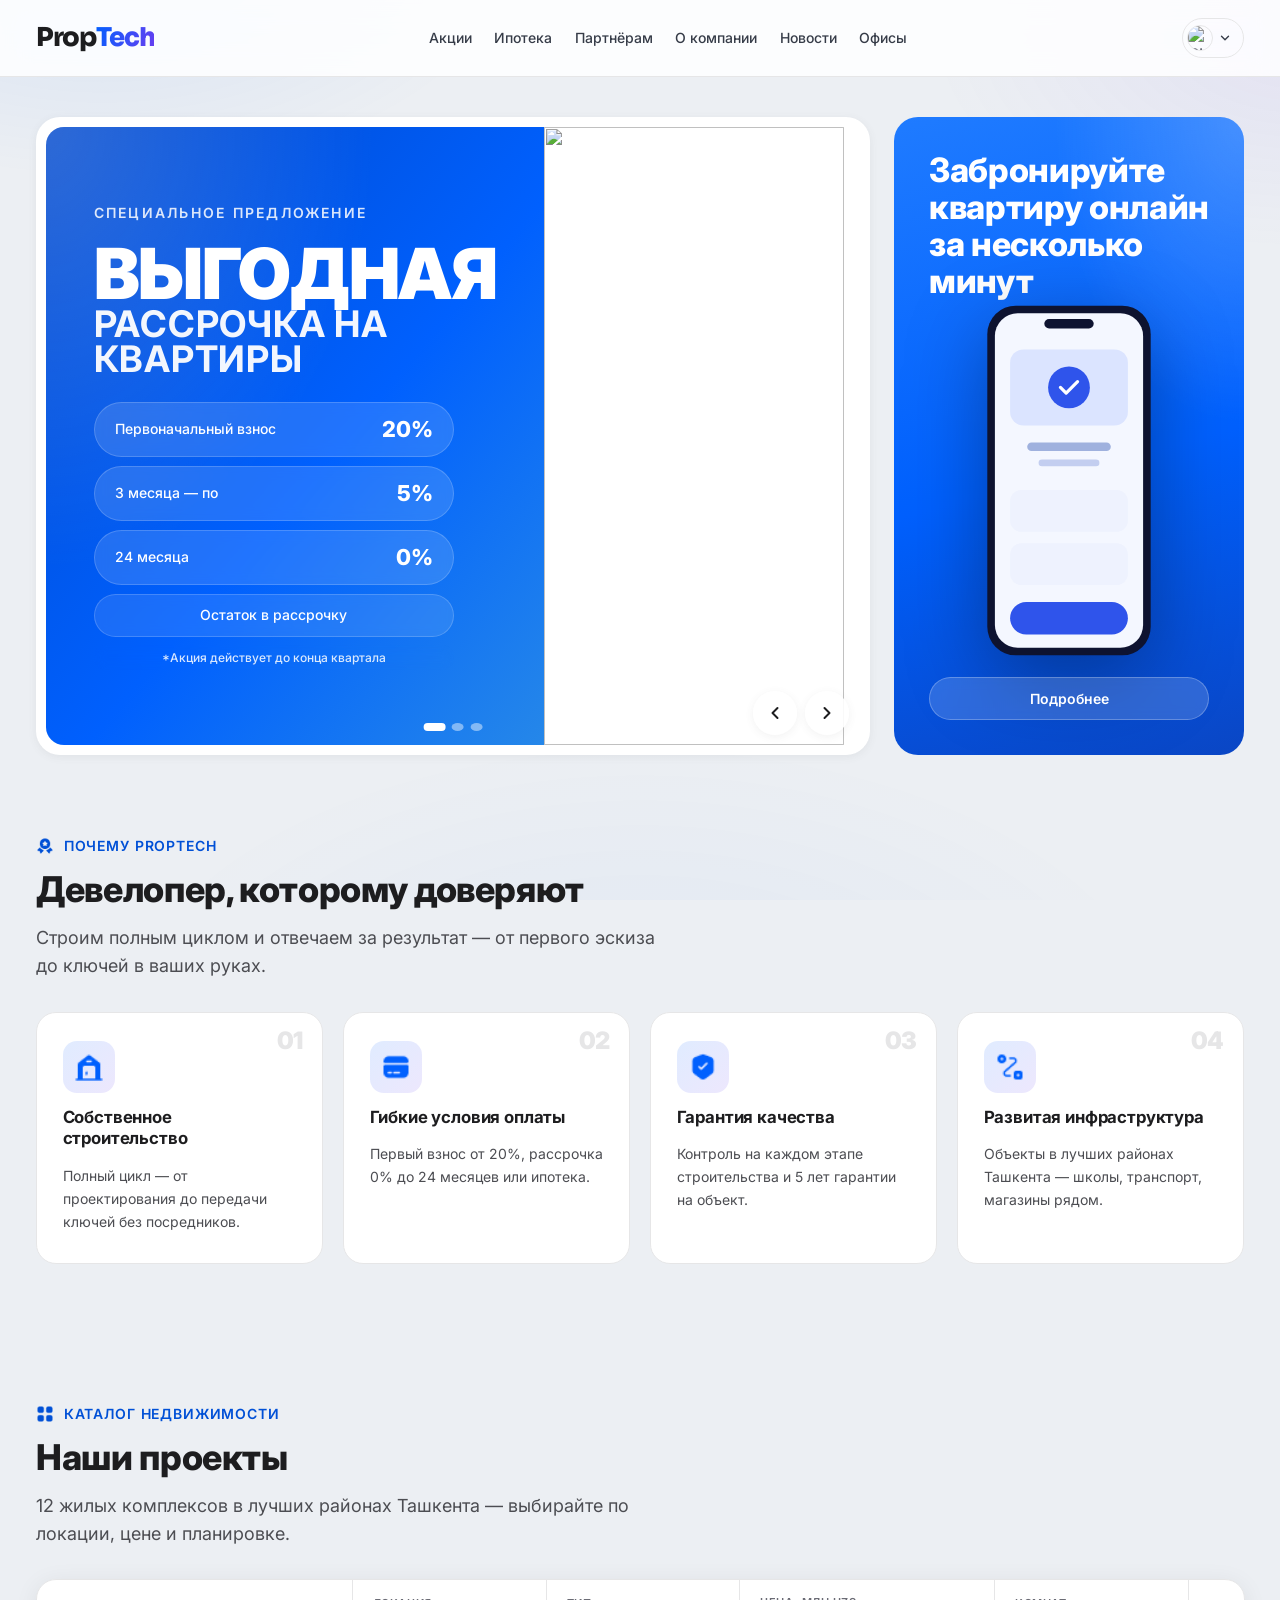
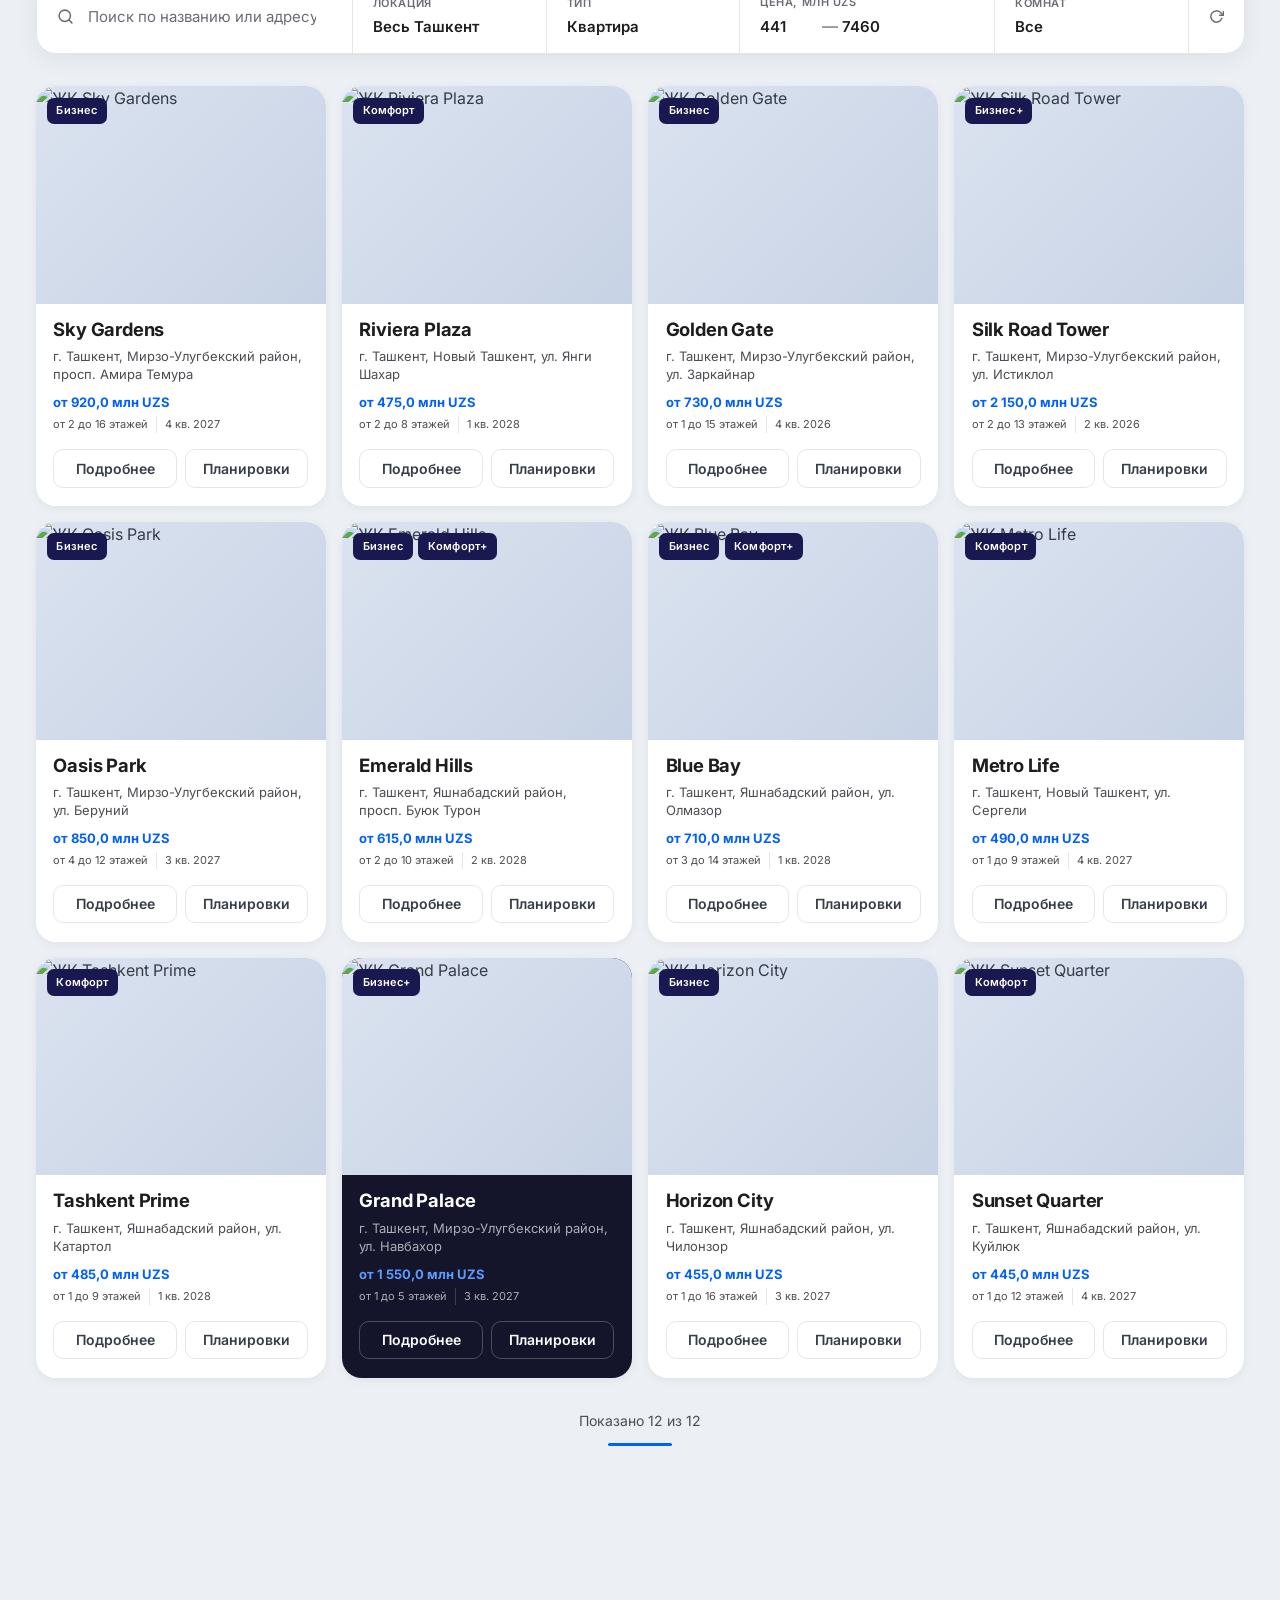
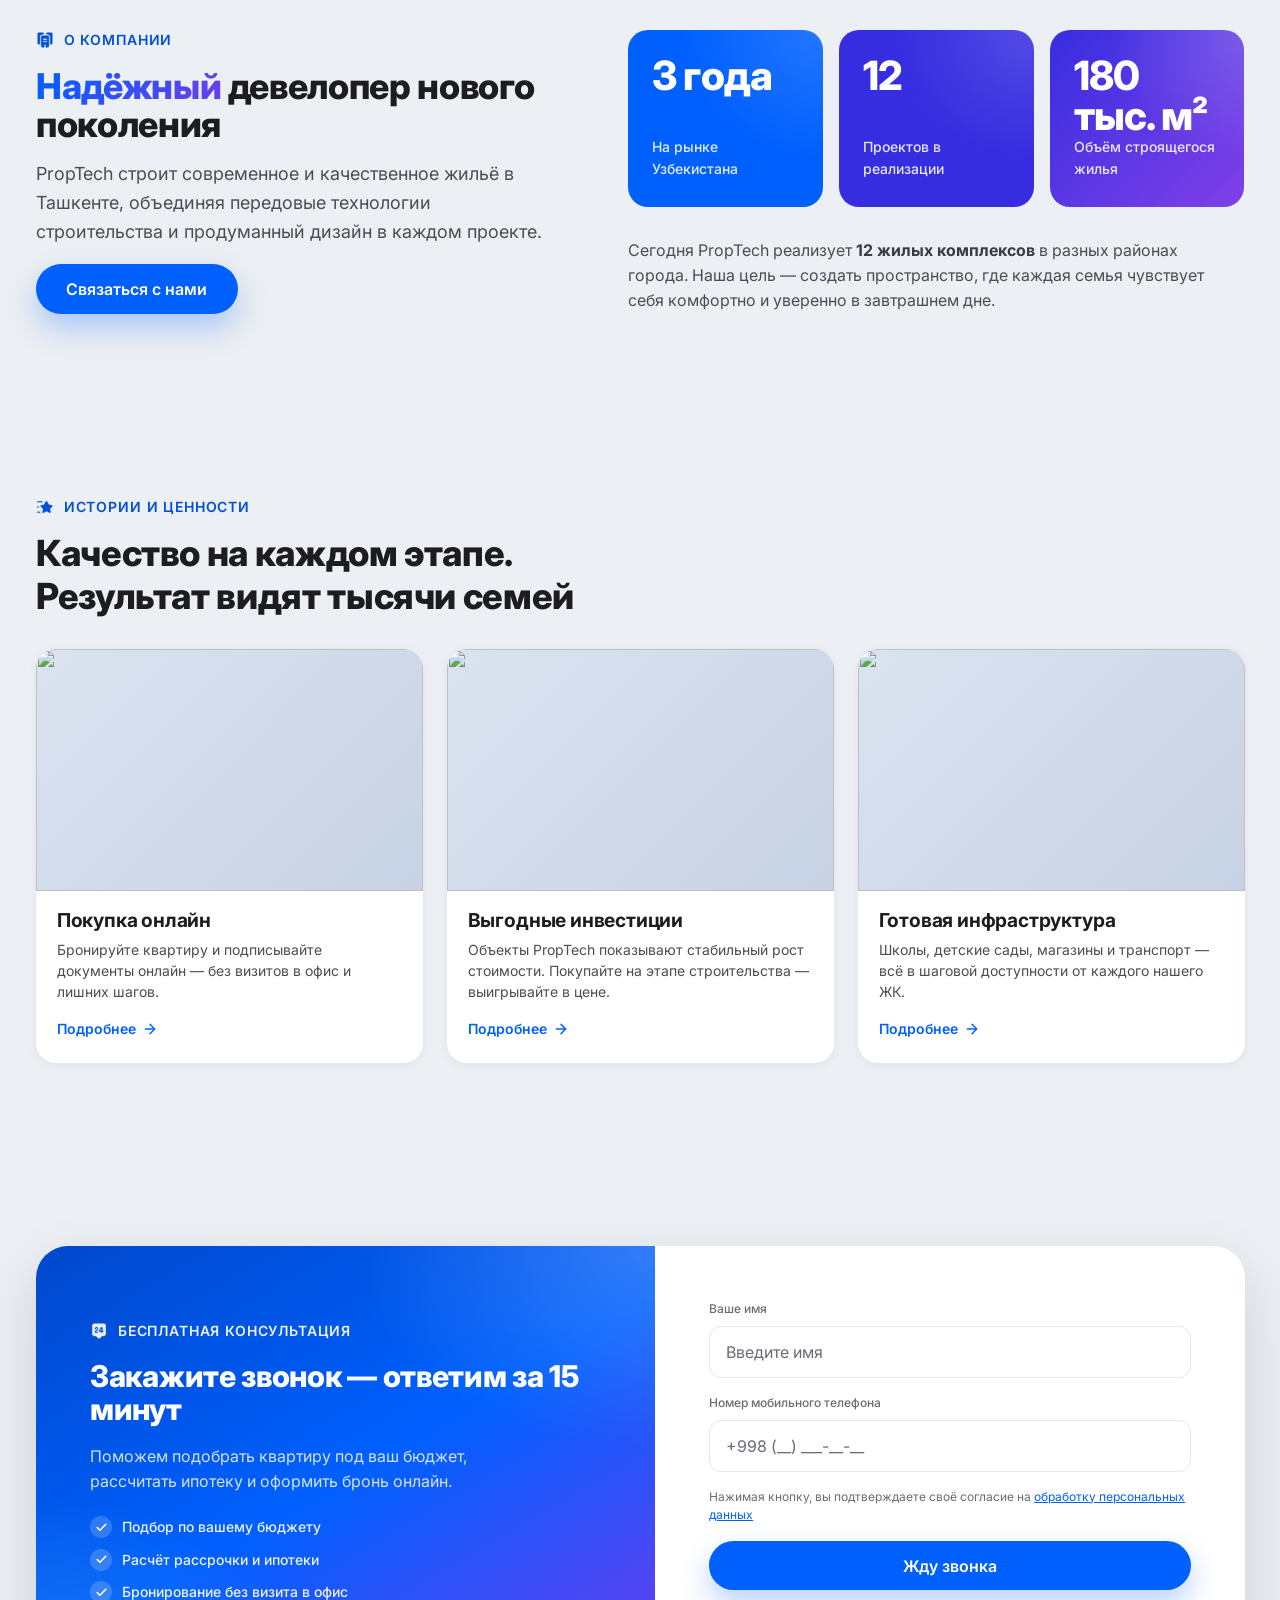
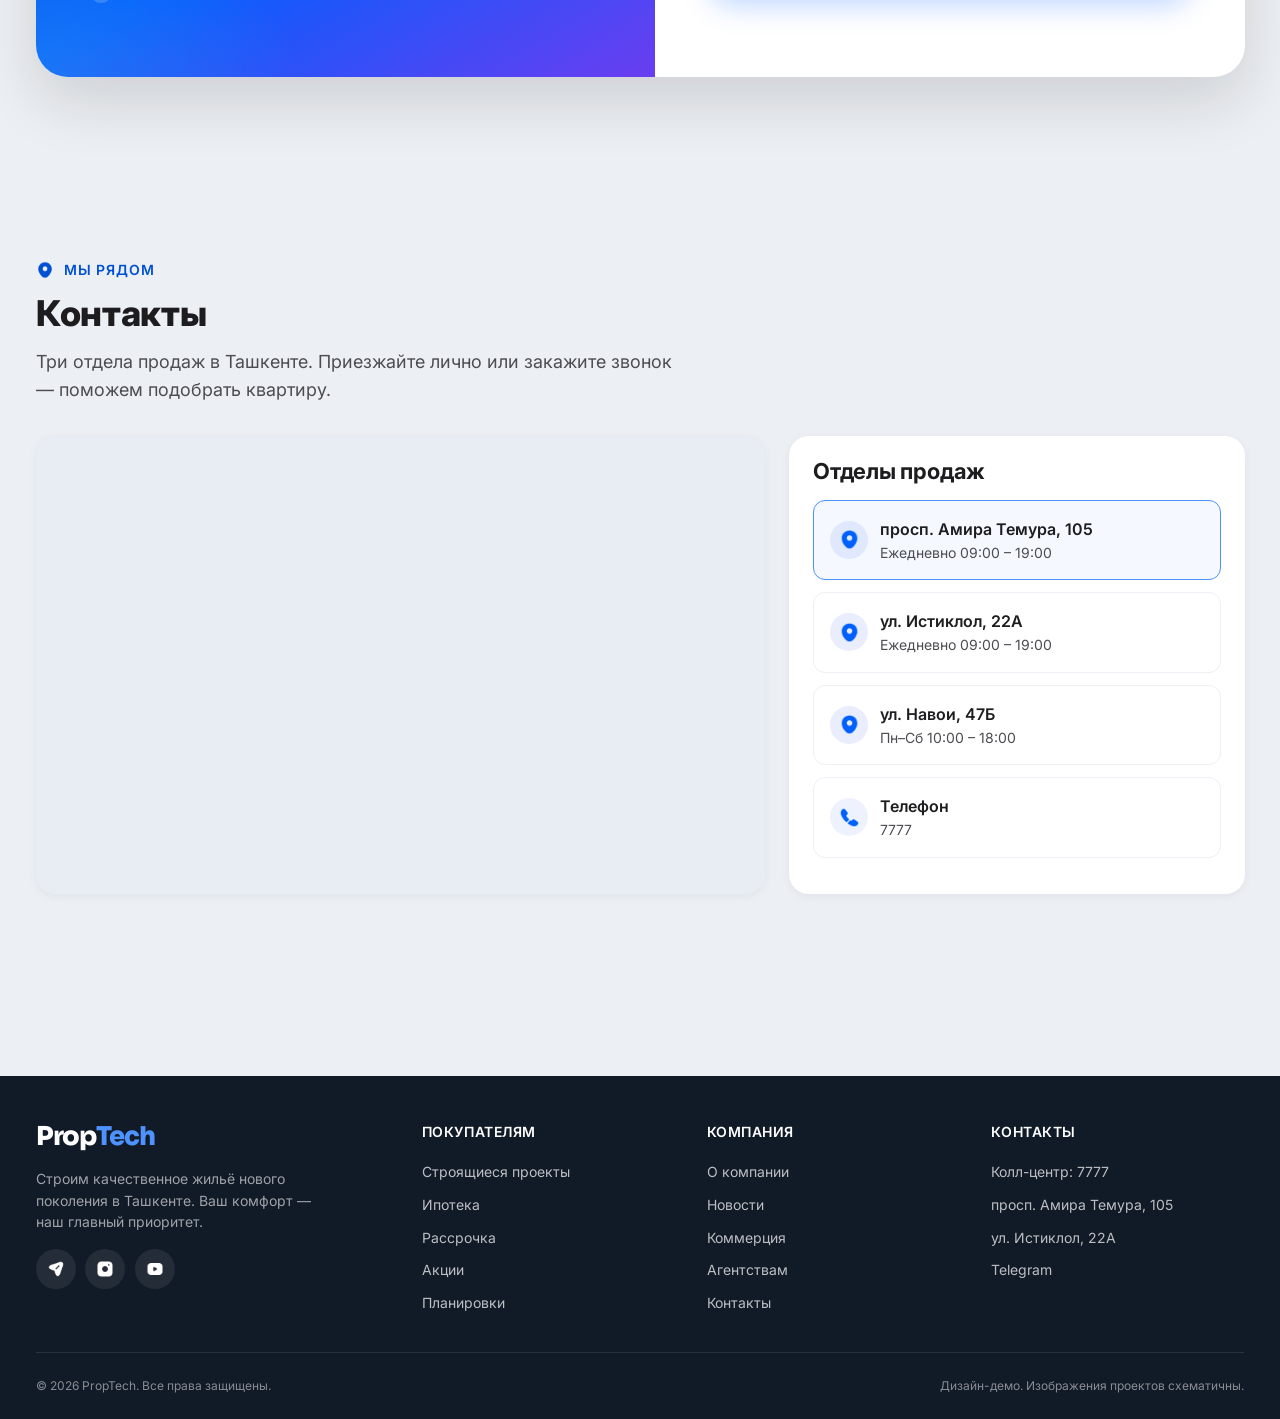
==== commit 3c5c19eb: "feat: panel redesign, UI polish, icon system, a11y/QA pass - Page panels: unified floating sheet lay" ====
--- a/index.html
+++ b/index.html
@@ -14,6 +14,7 @@
 
   <link rel="stylesheet" href="css/tokens.css" />
   <link rel="stylesheet" href="css/base.css" />
+  <link rel="stylesheet" href="css/icons.css" />
   <link rel="stylesheet" href="css/components.css" />
   <link rel="stylesheet" href="css/header.css" />
   <link rel="stylesheet" href="css/hero.css" />
@@ -42,7 +43,7 @@
 
 
         <div class="lang" id="lang">
-          <button class="lang__toggle" type="button" aria-haspopup="true" aria-expanded="false">
+          <button class="lang__toggle" type="button" aria-haspopup="true" aria-expanded="false" aria-label="Выбрать язык">
             <span class="lang__flag"><img src="https://flagcdn.com/w40/ru.png" alt="RU" /></span>
             <svg width="14" height="14" viewBox="0 0 24 24" fill="none" stroke="currentColor" stroke-width="2.4" stroke-linecap="round" stroke-linejoin="round"><polyline points="6 9 12 15 18 9"/></svg>
           </button>
@@ -63,6 +64,7 @@
   </header>
 
   <main>
+    <h1 class="visually-hidden">PropTech — строительство и продажа квартир в новостройках Ташкента</h1>
     <!-- ============================ HERO ============================ -->
     <section class="hero">
       <div class="container hero__grid">
@@ -74,7 +76,7 @@
               <article class="promo__slide">
                 <div class="promo__content">
                   <span class="promo__kicker">Специальное предложение</span>
-                  <h1 class="promo__title">Выгодная<small>рассрочка на квартиры</small></h1>
+                  <h2 class="promo__title">Выгодная<small>рассрочка на квартиры</small></h2>
                   <div class="promo__terms">
                     <div class="promo__term"><span>Первоначальный взнос</span><b>20%</b></div>
                     <div class="promo__term"><span>3 месяца — по</span><b>5%</b></div>
@@ -91,7 +93,7 @@
               <article class="promo__slide promo__slide--alt">
                 <div class="promo__content">
                   <span class="promo__kicker">Новый квартал</span>
-                  <h1 class="promo__title">Старт продаж<small>1-й очереди ЖК «Emerald Hills»</small></h1>
+                  <h2 class="promo__title">Старт продаж<small>1-й очереди ЖК «Emerald Hills»</small></h2>
                   <div class="promo__terms">
                     <div class="promo__term"><span>Стартовая цена</span><b>−15%</b></div>
                     <div class="promo__term"><span>Сдача</span><b>2028</b></div>
@@ -106,7 +108,7 @@
               <article class="promo__slide promo__slide--warm">
                 <div class="promo__content">
                   <span class="promo__kicker">Бизнес-пространства</span>
-                  <h1 class="promo__title">Офисы<small>в деловом центре города</small></h1>
+                  <h2 class="promo__title">Офисы<small>в деловом центре города</small></h2>
                   <div class="promo__terms">
                     <div class="promo__term"><span>Первоначальный взнос</span><b>15%</b></div>
                     <div class="promo__term"><span>Рассрочка до</span><b>48 мес</b></div>
@@ -153,31 +155,40 @@
     <!-- ============================ ADVANTAGES ============================ -->
     <section class="section adv-section">
       <div class="container">
+        <div class="section-head reveal">
+          <span class="eyebrow"><span class="ic ic--medal"></span>Почему PropTech</span>
+          <h2 class="section-head__title">Девелопер, которому доверяют</h2>
+          <p class="section-head__sub">Строим полным циклом и отвечаем за результат — от первого эскиза до ключей в ваших руках.</p>
+        </div>
         <div class="adv-grid">
           <div class="adv-card reveal">
+            <span class="adv-card__index">01</span>
             <div class="adv-card__icon">
-              <svg width="24" height="24" viewBox="0 0 24 24" fill="none" stroke="currentColor" stroke-width="2" stroke-linecap="round" stroke-linejoin="round"><rect x="2" y="3" width="20" height="14" rx="2"/><path d="M8 21h8M12 17v4"/></svg>
+              <span class="ic ic--house"></span>
             </div>
             <h3 class="adv-card__title">Собственное строительство</h3>
             <p class="adv-card__text">Полный цикл — от проектирования до передачи ключей без посредников.</p>
           </div>
           <div class="adv-card reveal">
+            <span class="adv-card__index">02</span>
             <div class="adv-card__icon">
-              <svg width="24" height="24" viewBox="0 0 24 24" fill="none" stroke="currentColor" stroke-width="2" stroke-linecap="round" stroke-linejoin="round"><rect x="1" y="4" width="22" height="16" rx="2"/><line x1="1" y1="10" x2="23" y2="10"/></svg>
+              <span class="ic ic--card"></span>
             </div>
             <h3 class="adv-card__title">Гибкие условия оплаты</h3>
             <p class="adv-card__text">Первый взнос от 20%, рассрочка 0% до 24 месяцев или ипотека.</p>
           </div>
           <div class="adv-card reveal">
+            <span class="adv-card__index">03</span>
             <div class="adv-card__icon">
-              <svg width="24" height="24" viewBox="0 0 24 24" fill="none" stroke="currentColor" stroke-width="2" stroke-linecap="round" stroke-linejoin="round"><path d="M12 22s8-4 8-10V5l-8-3-8 3v7c0 6 8 10 8 10z"/></svg>
+              <span class="ic ic--shield"></span>
             </div>
             <h3 class="adv-card__title">Гарантия качества</h3>
             <p class="adv-card__text">Контроль на каждом этапе строительства и 5 лет гарантии на объект.</p>
           </div>
           <div class="adv-card reveal">
+            <span class="adv-card__index">04</span>
             <div class="adv-card__icon">
-              <svg width="24" height="24" viewBox="0 0 24 24" fill="none" stroke="currentColor" stroke-width="2" stroke-linecap="round" stroke-linejoin="round"><path d="M21 10c0 7-9 13-9 13S3 17 3 10a9 9 0 0 1 18 0z"/><circle cx="12" cy="10" r="3"/></svg>
+              <span class="ic ic--routing"></span>
             </div>
             <h3 class="adv-card__title">Развитая инфраструктура</h3>
             <p class="adv-card__text">Объекты в лучших районах Ташкента — школы, транспорт, магазины рядом.</p>
@@ -189,8 +200,10 @@
     <!-- ============================ PROJECTS ============================ -->
     <section class="section" id="projects">
       <div class="container">
-        <div class="projects__head reveal">
-          <h2 class="projects__title">Наши проекты</h2>
+        <div class="section-head reveal">
+          <span class="eyebrow"><span class="ic ic--category"></span>Каталог недвижимости</span>
+          <h2 class="section-head__title">Наши проекты</h2>
+          <p class="section-head__sub">12 жилых комплексов в лучших районах Ташкента — выбирайте по локации, цене и планировке.</p>
         </div>
 
         <form class="filter-bar reveal" id="filterBar" autocomplete="off">
@@ -233,7 +246,7 @@
               <option value="4">4-комнатные</option>
             </select>
           </div>
-          <button type="reset" id="clearFilters" class="filter-bar__reset" title="Сбросить">
+          <button type="reset" id="clearFilters" class="filter-bar__reset" title="Сбросить" aria-label="Сбросить фильтры">
             <svg width="15" height="15" viewBox="0 0 24 24" fill="none" stroke="currentColor" stroke-width="2.4" stroke-linecap="round" stroke-linejoin="round"><polyline points="23 4 23 10 17 10"/><path d="M20.49 15a9 9 0 1 1-2.12-9.36L23 10"/></svg>
           </button>
         </form>
@@ -247,7 +260,12 @@
     <!-- ============================ ABOUT / STATS ============================ -->
     <section class="section" id="about">
       <div class="container about">
-        <h2 class="about__title reveal"><span>Надёжный</span> девелопер нового поколения</h2>
+        <div class="about__intro reveal">
+          <span class="eyebrow"><span class="ic ic--buildings"></span>О компании</span>
+          <h2 class="about__title"><span>Надёжный</span> девелопер нового поколения</h2>
+          <p class="about__lead">PropTech строит современное и качественное жильё в Ташкенте, объединяя передовые технологии строительства и продуманный дизайн в каждом проекте.</p>
+          <a class="btn btn--primary btn--lg" href="#callback">Связаться с нами</a>
+        </div>
         <div class="about__side">
           <div class="stats reveal">
             <div class="stat">
@@ -263,11 +281,7 @@
               <span class="stat__label">Объём строящегося жилья</span>
             </div>
           </div>
-          <div class="about__text reveal">
-            <p><strong>PropTech</strong> — девелоперская компания, которая строит современное и качественное жильё в Ташкенте. Мы объединяем передовые технологии строительства и продуманный дизайн в каждом проекте.</p>
-            <p>Сегодня PropTech реализует <strong>12 жилых комплексов</strong> в разных районах города. Наша цель — создать пространство, где каждая семья будет чувствовать себя комфортно и уверенно в завтрашнем дне.</p>
-            <a class="btn btn--ghost btn--lg" href="#callback">Подробнее</a>
-          </div>
+          <p class="about__note reveal">Сегодня PropTech реализует <strong>12 жилых комплексов</strong> в разных районах города. Наша цель — создать пространство, где каждая семья чувствует себя комфортно и уверенно в завтрашнем дне.</p>
         </div>
       </div>
     </section>
@@ -275,7 +289,10 @@
     <!-- ============================ VALUES / NEWS ============================ -->
     <section class="section" id="values">
       <div class="container">
-        <h2 class="values__title reveal">Качество на каждом этапе.<br>Результат видят тысячи семей</h2>
+        <div class="section-head reveal">
+          <span class="eyebrow"><span class="ic ic--star"></span>Истории и ценности</span>
+          <h2 class="values__title">Качество на каждом этапе.<br>Результат видят тысячи семей</h2>
+        </div>
         <div class="values__grid reveal">
           <article class="value-card">
             <div class="value-card__media">
@@ -321,9 +338,15 @@
     <section class="section" id="callback">
       <div class="container">
         <div class="callback reveal">
-          <div>
-            <h2 class="callback__title">Заказать звонок</h2>
-            <p class="callback__text">Ответим на интересующие вас вопросы и расскажем подробнее о проекте.</p>
+          <div class="callback__aside">
+            <span class="eyebrow eyebrow--invert"><span class="ic ic--support"></span>Бесплатная консультация</span>
+            <h2 class="callback__title">Закажите звонок — ответим за 15 минут</h2>
+            <p class="callback__text">Поможем подобрать квартиру под ваш бюджет, рассчитать ипотеку и оформить бронь онлайн.</p>
+            <ul class="callback__points">
+              <li>Подбор по вашему бюджету</li>
+              <li>Расчёт рассрочки и ипотеки</li>
+              <li>Бронирование без визита в офис</li>
+            </ul>
           </div>
           <form class="callback__form" id="callbackForm" novalidate>
             <div class="field">
@@ -338,17 +361,6 @@
             <button class="btn btn--primary btn--lg btn--block" type="submit">Жду звонка</button>
             <p class="callback__status" id="cbStatus" role="status" aria-live="polite"></p>
           </form>
-          <div class="callback__art" aria-hidden="true">
-            <svg viewBox="0 0 220 260" fill="none" xmlns="http://www.w3.org/2000/svg">
-              <rect x="20" y="150" width="180" height="110" rx="18" fill="#e7edfb"/>
-              <circle cx="110" cy="78" r="46" fill="#ffe1c9"/>
-              <path d="M64 78c0-28 22-46 46-46s46 18 46 46c0 6-2 10-2 10l-8-30-72 6-2 24s-8-4-8-10Z" fill="#2b2f3a"/>
-              <rect x="74" y="120" width="72" height="70" rx="14" fill="#fff"/>
-              <path d="M70 150c-18 6-30 22-30 44v16h140v-16c0-22-12-38-30-44l-40 26-40-26Z" fill="#2f54eb"/>
-              <circle cx="150" cy="96" r="10" fill="#ffe1c9"/>
-              <rect x="146" y="104" width="8" height="40" rx="4" fill="#ffe1c9"/>
-            </svg>
-          </div>
         </div>
       </div>
     </section>
@@ -356,7 +368,11 @@
     <!-- ============================ CONTACTS ============================ -->
     <section class="section" id="contacts">
       <div class="container">
-        <h2 class="contacts__title reveal">Контакты</h2>
+        <div class="section-head reveal">
+          <span class="eyebrow"><span class="ic ic--location"></span>Мы рядом</span>
+          <h2 class="contacts__title">Контакты</h2>
+          <p class="section-head__sub">Три отдела продаж в Ташкенте. Приезжайте лично или закажите звонок — поможем подобрать квартиру.</p>
+        </div>
         <div class="contacts__grid reveal">
           <div class="contacts__map">
             <iframe
@@ -370,28 +386,28 @@
           <div class="offices">
             <h3 class="offices__title">Отделы продаж</h3>
             <div class="office is-active">
-              <span class="office__pin"><svg width="20" height="20" viewBox="0 0 24 24" fill="none" stroke="currentColor" stroke-width="2" stroke-linecap="round" stroke-linejoin="round"><path d="M21 10c0 7-9 13-9 13s-9-6-9-13a9 9 0 0 1 18 0Z"/><circle cx="12" cy="10" r="3"/></svg></span>
+              <span class="office__pin"><span class="ic ic--location"></span></span>
               <div>
                 <div class="office__addr">просп. Амира Темура, 105</div>
                 <div class="office__hours">Ежедневно 09:00 – 19:00</div>
               </div>
             </div>
             <div class="office">
-              <span class="office__pin"><svg width="20" height="20" viewBox="0 0 24 24" fill="none" stroke="currentColor" stroke-width="2" stroke-linecap="round" stroke-linejoin="round"><path d="M21 10c0 7-9 13-9 13s-9-6-9-13a9 9 0 0 1 18 0Z"/><circle cx="12" cy="10" r="3"/></svg></span>
+              <span class="office__pin"><span class="ic ic--location"></span></span>
               <div>
                 <div class="office__addr">ул. Истиклол, 22А</div>
                 <div class="office__hours">Ежедневно 09:00 – 19:00</div>
               </div>
             </div>
             <div class="office">
-              <span class="office__pin"><svg width="20" height="20" viewBox="0 0 24 24" fill="none" stroke="currentColor" stroke-width="2" stroke-linecap="round" stroke-linejoin="round"><path d="M21 10c0 7-9 13-9 13s-9-6-9-13a9 9 0 0 1 18 0Z"/><circle cx="12" cy="10" r="3"/></svg></span>
+              <span class="office__pin"><span class="ic ic--location"></span></span>
               <div>
                 <div class="office__addr">ул. Навои, 47Б</div>
                 <div class="office__hours">Пн–Сб 10:00 – 18:00</div>
               </div>
             </div>
             <div class="office office--phone">
-              <span class="office__pin office__pin--phone"><svg width="20" height="20" viewBox="0 0 24 24" fill="none" stroke="currentColor" stroke-width="2" stroke-linecap="round" stroke-linejoin="round"><path d="M22 16.92v3a2 2 0 0 1-2.18 2 19.79 19.79 0 0 1-8.63-3.07A19.5 19.5 0 0 1 4.11 11a19.79 19.79 0 0 1-3.07-8.67A2 2 0 0 1 3 .27h3a2 2 0 0 1 2 1.72c.13.96.36 1.9.7 2.81a2 2 0 0 1-.45 2.11L8.09 7.91a16 16 0 0 0 6 6l1.27-1.27a2 2 0 0 1 2.11-.45c.91.34 1.85.57 2.81.7A2 2 0 0 1 22 16.92z"/></svg></span>
+              <span class="office__pin office__pin--phone"><span class="ic ic--call"></span></span>
               <div>
                 <div class="office__addr">Телефон</div>
                 <div class="office__hours">7777</div>
@@ -439,9 +455,9 @@
           </a>
           <p class="footer__about">Строим качественное жильё нового поколения в Ташкенте. Ваш комфорт — наш главный приоритет.</p>
           <div class="footer__socials">
-            <a class="footer__social" href="#" aria-label="Telegram"><svg width="18" height="18" viewBox="0 0 24 24" fill="currentColor"><path d="M21.94 4.3 18.6 19.9c-.25 1.1-.92 1.37-1.86.86l-5.14-3.79-2.48 2.39c-.27.27-.5.5-1.03.5l.37-5.2L17.9 6.1c.42-.37-.09-.58-.65-.21L5.6 13.3.6 11.74c-1.08-.34-1.1-1.08.23-1.6L20.54 2.7c.9-.34 1.69.2 1.4 1.6Z"/></svg></a>
-            <a class="footer__social" href="#" aria-label="Instagram"><svg width="18" height="18" viewBox="0 0 24 24" fill="none" stroke="currentColor" stroke-width="2"><rect x="2" y="2" width="20" height="20" rx="5"/><circle cx="12" cy="12" r="4"/><circle cx="17.5" cy="6.5" r="1.2" fill="currentColor"/></svg></a>
-            <a class="footer__social" href="#" aria-label="YouTube"><svg width="18" height="18" viewBox="0 0 24 24" fill="currentColor"><path d="M23 12s0-3.8-.5-5.6a3 3 0 0 0-2.1-2.1C18.6 3.8 12 3.8 12 3.8s-6.6 0-8.4.5A3 3 0 0 0 1.5 6.4C1 8.2 1 12 1 12s0 3.8.5 5.6a3 3 0 0 0 2.1 2.1c1.8.5 8.4.5 8.4.5s6.6 0 8.4-.5a3 3 0 0 0 2.1-2.1C23 15.8 23 12 23 12ZM10 15.5v-7l6 3.5-6 3.5Z"/></svg></a>
+            <a class="footer__social" href="#" aria-label="Telegram"><span class="ic ic--send"></span></a>
+            <a class="footer__social" href="#" aria-label="Instagram"><span class="ic ic--instagram"></span></a>
+            <a class="footer__social" href="#" aria-label="YouTube"><span class="ic ic--youtube"></span></a>
           </div>
         </div>
         <div class="footer__col">
--- a/css/tokens.css
+++ b/css/tokens.css
@@ -22,7 +22,7 @@
   --ink-900: #1d1d1f;         /* headings */
   --ink-700: #363c48;         /* body strong */
   --ink-500: #4c4d52;         /* secondary text */
-  --ink-400: #84858c;         /* muted / labels */
+  --ink-400: #6b6c75;         /* muted / labels — AA-compliant on light */
   --line-200: #e6e6e7;        /* borders */
   --line-100: #eceff3;
 
--- a/css/base.css
+++ b/css/base.css
@@ -18,6 +18,7 @@
 }
 
 body {
+  position: relative;
   font-family: var(--font-sans);
   font-size: var(--text-base);
   line-height: var(--leading-normal);
@@ -29,6 +30,19 @@
   overflow-x: hidden;
 }
 
+/* Ambient atmosphere — soft brand light pooling behind the content field */
+body::before {
+  content: "";
+  position: fixed;
+  inset: 0;
+  z-index: -1;
+  pointer-events: none;
+  background:
+    radial-gradient(48% 38% at 8% -6%, rgba(0, 96, 254, 0.09), transparent 68%),
+    radial-gradient(42% 34% at 102% 4%, rgba(106, 61, 240, 0.07), transparent 70%),
+    radial-gradient(60% 50% at 50% 118%, rgba(0, 96, 254, 0.05), transparent 72%);
+}
+
 img,
 svg,
 picture {
@@ -88,12 +102,57 @@
   padding-block: var(--space-section);
 }
 
+/* keep anchored sections clear of the sticky header on jump */
+[id] {
+  scroll-margin-top: calc(var(--header-h) + 1.25rem);
+}
+
 .eyebrow {
+  display: inline-flex;
+  align-items: center;
+  gap: 0.6rem;
   font-size: var(--text-sm);
   font-weight: var(--weight-semibold);
-  letter-spacing: 0.04em;
+  letter-spacing: 0.06em;
   text-transform: uppercase;
-  color: var(--brand-600);
+  color: var(--brand-700); /* AA contrast on light app background */
+}
+
+.eyebrow .ic {
+  width: 1.3em;
+  height: 1.3em;
+}
+
+.eyebrow--center { justify-content: center; }
+
+.eyebrow--invert { color: rgba(255, 255, 255, 0.92); }
+
+/* --- Section header rhythm --- */
+.section-head {
+  display: flex;
+  flex-direction: column;
+  gap: 0.9rem;
+  max-width: 680px;
+  margin-bottom: var(--space-6);
+}
+
+.section-head--center {
+  max-width: 720px;
+  margin-inline: auto;
+  text-align: center;
+  align-items: center;
+}
+
+.section-head__title {
+  font-size: var(--text-3xl);
+  font-weight: var(--weight-extrabold);
+  line-height: 1.08;
+}
+
+.section-head__sub {
+  color: var(--ink-500);
+  font-size: var(--text-lg);
+  max-width: 58ch;
 }
 
 .muted {
--- a/css/icons.css
+++ b/css/icons.css
@@ -0,0 +1,45 @@
+/* ============================================================
+   PropTech - Icon system (iconsax, embedded as base64 data-URIs)
+   Masked & tinted via currentColor. Data-URIs avoid the file://
+   CORS block that prevents external mask images from loading.
+   ============================================================ */
+
+.ic {
+  display: inline-block; width: 1em; height: 1em; flex-shrink: 0;
+  background-color: currentColor;
+  -webkit-mask-position: center; mask-position: center;
+  -webkit-mask-repeat: no-repeat; mask-repeat: no-repeat;
+  -webkit-mask-size: contain; mask-size: contain;
+  vertical-align: -0.125em;
+}
+
+.ic--teacher { --m: url("[data-uri]"); -webkit-mask-image: var(--m); mask-image: var(--m); }
+.ic--hospital { --m: url("[data-uri]"); -webkit-mask-image: var(--m); mask-image: var(--m); }
+.ic--cart { --m: url("[data-uri]"); -webkit-mask-image: var(--m); mask-image: var(--m); }
+.ic--bus { --m: url("[data-uri]"); -webkit-mask-image: var(--m); mask-image: var(--m); }
+.ic--tree { --m: url("[data-uri]"); -webkit-mask-image: var(--m); mask-image: var(--m); }
+.ic--weight { --m: url("[data-uri]"); -webkit-mask-image: var(--m); mask-image: var(--m); }
+.ic--coffee { --m: url("[data-uri]"); -webkit-mask-image: var(--m); mask-image: var(--m); }
+.ic--bank { --m: url("[data-uri]"); -webkit-mask-image: var(--m); mask-image: var(--m); }
+.ic--book { --m: url("[data-uri]"); -webkit-mask-image: var(--m); mask-image: var(--m); }
+.ic--wallet { --m: url("[data-uri]"); -webkit-mask-image: var(--m); mask-image: var(--m); }
+.ic--chart { --m: url("[data-uri]"); -webkit-mask-image: var(--m); mask-image: var(--m); }
+.ic--users { --m: url("[data-uri]"); -webkit-mask-image: var(--m); mask-image: var(--m); }
+.ic--clipboard { --m: url("[data-uri]"); -webkit-mask-image: var(--m); mask-image: var(--m); }
+.ic--flash { --m: url("[data-uri]"); -webkit-mask-image: var(--m); mask-image: var(--m); }
+.ic--location { --m: url("[data-uri]"); -webkit-mask-image: var(--m); mask-image: var(--m); }
+.ic--medal { --m: url("[data-uri]"); -webkit-mask-image: var(--m); mask-image: var(--m); }
+.ic--buildings { --m: url("[data-uri]"); -webkit-mask-image: var(--m); mask-image: var(--m); }
+.ic--category { --m: url("[data-uri]"); -webkit-mask-image: var(--m); mask-image: var(--m); }
+.ic--star { --m: url("[data-uri]"); -webkit-mask-image: var(--m); mask-image: var(--m); }
+.ic--support { --m: url("[data-uri]"); -webkit-mask-image: var(--m); mask-image: var(--m); }
+.ic--call { --m: url("[data-uri]"); -webkit-mask-image: var(--m); mask-image: var(--m); }
+.ic--map { --m: url("[data-uri]"); -webkit-mask-image: var(--m); mask-image: var(--m); }
+.ic--house { --m: url("[data-uri]"); -webkit-mask-image: var(--m); mask-image: var(--m); }
+.ic--verify { --m: url("[data-uri]"); -webkit-mask-image: var(--m); mask-image: var(--m); }
+.ic--card { --m: url("[data-uri]"); -webkit-mask-image: var(--m); mask-image: var(--m); }
+.ic--shield { --m: url("[data-uri]"); -webkit-mask-image: var(--m); mask-image: var(--m); }
+.ic--routing { --m: url("[data-uri]"); -webkit-mask-image: var(--m); mask-image: var(--m); }
+.ic--send { --m: url("[data-uri]"); -webkit-mask-image: var(--m); mask-image: var(--m); }
+.ic--instagram { --m: url("[data-uri]"); -webkit-mask-image: var(--m); mask-image: var(--m); }
+.ic--youtube { --m: url("[data-uri]"); -webkit-mask-image: var(--m); mask-image: var(--m); }
--- a/css/header.css
+++ b/css/header.css
@@ -136,9 +136,10 @@
   display: inline-flex;
   align-items: center;
   gap: 0.3rem;
+  min-height: 40px;
   border: 1.5px solid var(--line-200);
   border-radius: var(--radius-pill);
-  padding: 0.25rem 0.7rem 0.25rem 0.25rem;
+  padding: 0.25rem 0.7rem 0.25rem 0.3rem;
   transition: border-color var(--dur-fast);
 }
 
--- a/css/hero.css
+++ b/css/hero.css
@@ -169,11 +169,19 @@
 }
 
 .promo__dot {
+  position: relative;
   width: 8px;
   height: 8px;
   border-radius: 50%;
   background: rgba(255, 255, 255, 0.45);
   transition: width var(--dur-normal), background var(--dur-normal);
+}
+
+/* enlarge the tap target to >=24px without changing the visual dot */
+.promo__dot::before {
+  content: "";
+  position: absolute;
+  inset: -9px -6px;
 }
 
 .promo__dot.is-active {
--- a/css/projects.css
+++ b/css/projects.css
@@ -297,6 +297,10 @@
   border-left-color: rgba(255, 255, 255, 0.18);
 }
 
+.p-card--dark .p-card__price {
+  color: #5b9dff; /* lighter blue for AA contrast on the dark card */
+}
+
 .p-card--dark .btn--card {
   background: transparent;
   border-color: rgba(255, 255, 255, 0.24);
--- a/css/info.css
+++ b/css/info.css
@@ -15,36 +15,83 @@
 }
 
 .adv-card {
-  background: #fff;
+  position: relative;
+  background: var(--surface-card);
   border: 1px solid var(--line-200);
   border-radius: var(--radius-lg);
-  padding: 1.75rem 1.5rem;
+  padding: 1.75rem 1.6rem 1.85rem;
   display: flex;
   flex-direction: column;
   gap: 0.85rem;
+  overflow: hidden;
+  isolation: isolate;
   transition: box-shadow var(--dur-normal) var(--ease-out),
-              transform var(--dur-normal) var(--ease-out);
+              transform var(--dur-normal) var(--ease-out),
+              border-color var(--dur-normal) var(--ease-out);
+}
+
+/* top accent that wipes in on hover */
+.adv-card::before {
+  content: "";
+  position: absolute;
+  top: 0;
+  left: 0;
+  right: 0;
+  height: 3px;
+  background: linear-gradient(90deg, var(--brand-600), #6a3df0);
+  transform: scaleX(0);
+  transform-origin: left;
+  transition: transform var(--dur-normal) var(--ease-out);
 }
 
 .adv-card:hover {
   box-shadow: var(--shadow-md);
-  transform: translateY(-3px);
-}
+  transform: translateY(-4px);
+  border-color: transparent;
+}
+
+.adv-card:hover::before { transform: scaleX(1); }
+
+.adv-card__index {
+  position: absolute;
+  top: 1rem;
+  right: 1.25rem;
+  font-size: 1.5rem;
+  font-weight: var(--weight-black);
+  letter-spacing: -0.03em;
+  color: var(--line-200);
+  line-height: 1;
+  z-index: -1;
+  transition: color var(--dur-normal) var(--ease-out);
+}
+
+.adv-card:hover .adv-card__index { color: rgba(0, 96, 254, 0.16); }
 
 .adv-card__icon {
-  width: 48px;
-  height: 48px;
-  border-radius: var(--radius-md);
-  background: rgba(0, 96, 254, 0.08);
+  width: 52px;
+  height: 52px;
+  border-radius: 14px;
+  background: linear-gradient(135deg, rgba(0, 96, 254, 0.12), rgba(106, 61, 240, 0.12));
   display: flex;
   align-items: center;
   justify-content: center;
   color: var(--brand-600);
   flex-shrink: 0;
-}
+  transition: background var(--dur-normal) var(--ease-out),
+              color var(--dur-normal) var(--ease-out),
+              transform var(--dur-normal) var(--ease-out);
+}
+
+.adv-card:hover .adv-card__icon {
+  background: linear-gradient(135deg, var(--brand-600), #6a3df0);
+  color: #fff;
+  transform: scale(1.05) rotate(-3deg);
+}
+
+.adv-card__icon .ic { width: 30px; height: 30px; }
 
 .adv-card__title {
-  font-size: 1rem;
+  font-size: 1.05rem;
   font-weight: var(--weight-bold);
   color: var(--ink-900);
   line-height: 1.3;
@@ -67,9 +114,16 @@
 /* --- About + stats --- */
 .about {
   display: grid;
-  grid-template-columns: 0.85fr 1.15fr;
+  grid-template-columns: 0.92fr 1.08fr;
   gap: clamp(2rem, 1rem + 4vw, 5rem);
-  align-items: start;
+  align-items: center;
+}
+
+.about__intro {
+  display: flex;
+  flex-direction: column;
+  align-items: flex-start;
+  gap: 1.1rem;
 }
 
 .about__title {
@@ -79,8 +133,27 @@
 }
 
 .about__title span {
-  color: var(--ink-900);
-}
+  background: linear-gradient(115deg, var(--brand-600), #6a3df0);
+  -webkit-background-clip: text;
+  background-clip: text;
+  -webkit-text-fill-color: transparent;
+  color: transparent;
+}
+
+.about__lead {
+  color: var(--ink-500);
+  font-size: var(--text-lg);
+  line-height: 1.6;
+  max-width: 46ch;
+}
+
+.about__note {
+  color: var(--ink-500);
+  margin-top: var(--space-5);
+  max-width: 60ch;
+}
+
+.about__note strong { color: var(--ink-700); }
 
 .stats {
   display: grid;
@@ -137,22 +210,11 @@
   font-weight: var(--weight-medium);
 }
 
-.about__text p {
-  color: var(--ink-500);
-  margin-bottom: var(--space-4);
-  max-width: 56ch;
-}
-
-.about__text strong {
-  color: var(--ink-700);
-}
-
 /* --- Values / news section --- */
 .values__title {
   font-size: clamp(1.5rem, 1.1rem + 1.6vw, 2.25rem);
   font-weight: var(--weight-extrabold);
   line-height: 1.18;
-  margin-bottom: var(--space-6);
 }
 
 .values__grid {
@@ -265,34 +327,85 @@
   max-width: 46ch;
 }
 
-/* --- Callback form --- */
+/* --- Callback form (split panel) --- */
 .callback {
   position: relative;
   overflow: hidden;
-  border-radius: var(--radius-xl);
+  border-radius: var(--radius-2xl);
   background: var(--surface-card);
-  box-shadow: var(--shadow-sm);
-  display: grid;
-  grid-template-columns: 0.8fr 1fr auto;
-  gap: clamp(1.5rem, 1rem + 2vw, 3rem);
-  align-items: center;
-  padding: clamp(1.8rem, 1rem + 2.5vw, 3rem);
+  box-shadow: var(--shadow-lg);
+  display: grid;
+  grid-template-columns: 1.05fr 1fr;
+  align-items: stretch;
+}
+
+.callback__aside {
+  position: relative;
+  isolation: isolate;
+  color: #fff;
+  display: flex;
+  flex-direction: column;
+  justify-content: center;
+  gap: 1.1rem;
+  padding: clamp(2rem, 1.3rem + 2.6vw, 3.4rem);
+}
+
+.callback__aside::before {
+  content: "";
+  position: absolute;
+  inset: 0;
+  z-index: -1;
+  background:
+    radial-gradient(85% 80% at 100% 0%, rgba(255, 255, 255, 0.2), transparent 58%),
+    radial-gradient(70% 70% at 0% 100%, rgba(112, 204, 221, 0.22), transparent 60%),
+    linear-gradient(150deg, #0048cc, #0060fe 52%, #6a3df0);
 }
 
 .callback__title {
+  color: #fff;
   font-size: var(--text-2xl);
   font-weight: var(--weight-extrabold);
-  margin-bottom: 0.6rem;
+  line-height: 1.12;
 }
 
 .callback__text {
-  color: var(--ink-500);
+  color: rgba(255, 255, 255, 0.82);
+  max-width: 42ch;
+}
+
+.callback__points {
+  display: flex;
+  flex-direction: column;
+  gap: 0.65rem;
+  margin-top: 0.3rem;
+}
+
+.callback__points li {
+  display: flex;
+  align-items: center;
+  gap: 0.65rem;
+  font-size: var(--text-sm);
+  font-weight: var(--weight-medium);
+  color: rgba(255, 255, 255, 0.92);
+}
+
+.callback__points li::before {
+  content: "";
+  width: 22px;
+  height: 22px;
+  flex-shrink: 0;
+  border-radius: 50%;
+  background: rgba(255, 255, 255, 0.18)
+    url("data:image/svg+xml,%3Csvg xmlns='http://www.w3.org/2000/svg' width='14' height='14' viewBox='0 0 24 24' fill='none' stroke='%23ffffff' stroke-width='3' stroke-linecap='round' stroke-linejoin='round'%3E%3Cpolyline points='20 6 9 17 4 12'/%3E%3C/svg%3E")
+    center / 13px no-repeat;
 }
 
 .callback__form {
   display: flex;
   flex-direction: column;
+  justify-content: center;
   gap: var(--space-4);
+  padding: clamp(2rem, 1.3rem + 2.6vw, 3.4rem);
 }
 
 .callback__consent {
@@ -310,25 +423,12 @@
   font-weight: var(--weight-semibold);
   color: var(--success);
   min-height: 1.2em;
-}
-
-.callback__art {
-  width: 220px;
-  align-self: stretch;
-  display: grid;
-  place-items: end center;
-}
-
-.callback__art svg {
-  width: 100%;
-  height: auto;
 }
 
 /* --- Contacts --- */
 .contacts__title {
   font-size: var(--text-3xl);
   font-weight: var(--weight-extrabold);
-  margin-bottom: var(--space-6);
 }
 
 .contacts__grid {
@@ -409,6 +509,8 @@
   color: var(--brand-600);
 }
 
+.office__pin .ic { width: 21px; height: 21px; }
+
 .office__addr {
   font-weight: var(--weight-semibold);
   color: var(--ink-900);
@@ -494,6 +596,8 @@
   background: var(--brand-600);
   transform: translateY(-2px);
 }
+
+.footer__social .ic { width: 18px; height: 18px; }
 
 .footer__bottom {
   display: flex;
@@ -518,9 +622,6 @@
   .tg-cta__phone {
     display: none;
   }
-  .callback__art {
-    display: none;
-  }
   .footer__top {
     grid-template-columns: 1fr 1fr;
   }
--- a/css/modal.css
+++ b/css/modal.css
@@ -72,6 +72,12 @@
   transform: scale(1.1);
 }
 
+/* keep titles clear of the floating close button */
+.m-invest__title,
+.m-infra__title,
+.m-privacy__title,
+.m-project__name { padding-right: 2.75rem; }
+
 /* ─────────────────────────────────────────────
    PROJECT DETAIL
 ───────────────────────────────────────────── */
@@ -470,7 +476,11 @@
   color: var(--ink-700);
 }
 
-.m-infra__emoji { font-size: 1.75rem; }
+.m-infra__ic {
+  width: 1.7rem;
+  height: 1.7rem;
+  color: var(--brand-600);
+}
 
 /* ─────────────────────────────────────────────
    PRIVACY
@@ -540,7 +550,9 @@
   display: flex;
   align-items: center;
   justify-content: space-between;
-  padding: 0.85rem 1.75rem;
+  gap: 0.75rem;
+  /* keep header content aligned with the centred sheet (max 1040px) */
+  padding: 0.85rem max(1.25rem, calc((100% - 1040px) / 2));
   border-bottom: 1px solid var(--line-200);
   background: #fff;
   flex-shrink: 0;
@@ -554,10 +566,11 @@
   font-weight: 600;
   color: var(--ink-600);
   cursor: pointer;
-  transition: color 0.15s;
-  padding: 0.5rem 0.75rem;
+  transition: color 0.15s, background 0.15s;
+  padding: 0.5rem 0.85rem;
   border-radius: 10px;
-  margin-left: -0.75rem;
+  margin-left: -0.85rem;
+  white-space: nowrap;
 }
 .pp-back:hover { color: var(--brand-600); background: #f0f4ff; }
 
@@ -565,11 +578,38 @@
 .pp-body {
   flex: 1;
   overflow-y: auto;
+  overflow-x: hidden;
   scrollbar-width: thin;
-  background: #f6f8fc;
-}
-
-/* Content width constraint — all inner pages are centered */
+  background: var(--surface-app);
+  padding: clamp(1rem, 0.5rem + 2vw, 2.5rem)
+           clamp(0.85rem, 0.4rem + 2vw, 2rem)
+           clamp(2.5rem, 2rem + 3vw, 4rem);
+}
+
+/* ── Floating sheet — every panel page lives in one rounded card ── */
+.pp-sheet {
+  width: 100%;
+  max-width: 1040px;
+  margin: 0 auto;
+  background: var(--surface-card);
+  border-radius: var(--radius-2xl);
+  overflow: hidden;
+  box-shadow: var(--shadow-lg);
+  box-sizing: border-box;
+  opacity: 0;
+  transform: translateY(18px);
+  animation: ppSheetIn 0.5s var(--ease-out) 0.04s forwards;
+}
+
+@keyframes ppSheetIn {
+  to { opacity: 1; transform: none; }
+}
+
+@media (prefers-reduced-motion: reduce) {
+  .pp-sheet { animation: none; opacity: 1; transform: none; }
+}
+
+/* Inner blocks fill the sheet; the sheet controls max-width */
 .pp-content,
 .pp-section,
 .pp-cta,
@@ -578,16 +618,13 @@
 .pp-partners,
 .pp-online {
   width: 100%;
-  max-width: 980px;
-  margin-left: auto;
-  margin-right: auto;
   box-sizing: border-box;
 }
 
 /* ─── PROJECT PAGE ─── */
 .pp-hero {
   position: relative;
-  height: 420px;
+  height: clamp(240px, 34vw, 400px);
   overflow: hidden;
   flex-shrink: 0;
 }
@@ -599,17 +636,21 @@
 .pp-hero__overlay {
   position: absolute;
   inset: 0;
-  background: linear-gradient(to top, rgba(0,0,0,0.45) 0%, transparent 55%);
+  background: linear-gradient(to top, rgba(0,0,0,0.5) 0%, rgba(0,0,0,0.05) 45%, transparent 70%);
 }
 .pp-hero__tags {
   position: absolute;
-  top: 1.25rem;
-  left: 1.75rem;
-  display: flex;
+  top: clamp(1rem, 0.6rem + 1.5vw, 1.5rem);
+  left: clamp(1.25rem, 0.8rem + 2vw, 2.5rem);
+  display: flex;
+  flex-wrap: wrap;
   gap: 0.4rem;
 }
 
-.pp-content { padding: 2.25rem 2.5rem 2rem; background: #fff; }
+.pp-content {
+  padding: clamp(1.5rem, 1rem + 2vw, 2.25rem) clamp(1.25rem, 0.8rem + 2vw, 2.5rem) 2rem;
+  background: #fff;
+}
 
 .pp-title {
   font-size: 2.25rem;
@@ -619,9 +660,18 @@
   line-height: 1.1;
 }
 .pp-addr {
+  display: flex;
+  align-items: center;
+  gap: 0.45rem;
   color: var(--ink-500);
   font-size: 0.9375rem;
   margin-bottom: 1.75rem;
+}
+
+.pp-addr .ic {
+  width: 1.1em;
+  height: 1.1em;
+  color: var(--brand-600);
 }
 
 .pp-specs {
@@ -659,7 +709,7 @@
 }
 
 .pp-section {
-  padding: 2rem 2.5rem;
+  padding: clamp(1.5rem, 1rem + 2vw, 2rem) clamp(1.25rem, 0.8rem + 2vw, 2.5rem);
   background: #fff;
   border-top: 1px solid var(--line-100);
 }
@@ -689,27 +739,31 @@
 
 /* Final CTA */
 .pp-cta {
-  padding: 2rem 2.5rem 3rem;
+  padding: clamp(1.5rem, 1rem + 2vw, 2rem) clamp(1.25rem, 0.8rem + 2vw, 2.5rem)
+           clamp(2rem, 1.5rem + 2vw, 2.75rem);
   background: #fff;
   border-top: 1px solid var(--line-100);
 }
 
-/* ─── SHARED PAGE HEADER ─── */
+/* ─── SHARED PAGE HEADER (gradient banner = top of sheet) ─── */
 .pp-page-hero {
-  background: linear-gradient(135deg, var(--brand-600) 0%, #6a3df0 100%);
-  padding: 3rem 2.5rem;
+  position: relative;
+  background: linear-gradient(135deg, var(--brand-700) 0%, var(--brand-600) 45%, #6a3df0 100%);
+  padding: clamp(2.25rem, 1.5rem + 3vw, 3.25rem) clamp(1.5rem, 1rem + 2vw, 2.75rem);
   color: #fff;
-  /* inner text centred to match content width */
-  display: flex;
-  flex-direction: column;
-  align-items: stretch;
-}
-.pp-page-hero > * {
-  max-width: 980px;
-  width: 100%;
-  margin-left: auto;
-  margin-right: auto;
-}
+  overflow: hidden;
+}
+.pp-page-hero::after {
+  content: '';
+  position: absolute;
+  top: -45%;
+  right: -8%;
+  width: 360px;
+  height: 360px;
+  background: radial-gradient(circle, rgba(255, 255, 255, 0.2), transparent 70%);
+  pointer-events: none;
+}
+.pp-page-hero > * { position: relative; z-index: 1; }
 .pp-page-title {
   font-size: 2rem;
   font-weight: 800;
@@ -723,8 +777,18 @@
   margin: 0;
 }
 
+/* ─── shared content body for gradient-hero pages ─── */
+.pp-promos,
+.pp-mortgage,
+.pp-partners,
+.pp-online {
+  background: #f6f8fc;
+  padding: clamp(1.5rem, 1rem + 2vw, 2.25rem)
+           clamp(1.25rem, 0.8rem + 2vw, 2.5rem)
+           clamp(2rem, 1.5rem + 2vw, 2.75rem);
+}
+
 /* ─── АКЦИИ PAGE ─── */
-.pp-promos { padding: 2rem 2.5rem 3rem; }
 .pp-promo-card {
   background: #fff;
   border: 1.5px solid var(--line-200);
@@ -780,7 +844,6 @@
 }
 
 /* ─── ИПОТЕКА PAGE ─── */
-.pp-mortgage { padding: 2rem 2.5rem 3rem; }
 .pp-banks {
   display: grid;
   grid-template-columns: 1fr 1fr;
@@ -857,7 +920,6 @@
 .pp-calc__result-val { font-size: 1.5rem; font-weight: 800; }
 
 /* ─── ПАРТНЁРАМ PAGE ─── */
-.pp-partners { padding: 2rem 2.5rem 3rem; }
 .pp-partner-perks {
   display: grid;
   grid-template-columns: repeat(3, 1fr);
@@ -872,7 +934,12 @@
   transition: border-color 0.15s, box-shadow 0.15s;
 }
 .pp-perk:hover { border-color: var(--brand-400); box-shadow: 0 4px 16px rgba(0,96,254,0.07); }
-.pp-perk__icon { font-size: 2rem; margin-bottom: 0.85rem; display: block; }
+.pp-perk__icon {
+  display: inline-flex;
+  margin-bottom: 0.95rem;
+  color: var(--brand-600);
+}
+.pp-perk__icon .ic { width: 1.9rem; height: 1.9rem; }
 .pp-perk h3 { font-size: 1rem; font-weight: 700; margin-bottom: 0.35rem; }
 .pp-perk p { font-size: 0.875rem; color: var(--ink-500); line-height: 1.55; }
 .pp-partner-form {
@@ -898,7 +965,6 @@
 }
 
 /* ─── ONLINE PURCHASE PAGE ─── */
-.pp-online { padding: 2rem 2.5rem 3rem; }
 .pp-steps {
   display: flex;
   flex-direction: column;
@@ -951,17 +1017,19 @@
 
 /* ─── PAGE PANEL RESPONSIVE ─── */
 @media (max-width: 680px) {
-  .pp-hero { height: 240px; }
+  .pp-sheet { border-radius: var(--radius-lg); }
   .pp-title { font-size: 1.5rem; }
   .pp-specs { grid-template-columns: 1fr 1fr; }
-  .pp-content { padding: 1.25rem 1.25rem 1rem; }
-  .pp-section { padding: 0 1.25rem 1.5rem; }
-  .pp-cta { padding: 0.5rem 1.25rem 2rem; }
+  .pp-section { padding: 1.25rem 1.25rem 1.5rem; }
+  .pp-cta { padding: 1.25rem 1.25rem 1.75rem; }
   .pp-banks { grid-template-columns: 1fr; }
   .pp-calc__row { grid-template-columns: 1fr; }
   .pp-partner-perks { grid-template-columns: 1fr; }
   .pp-form-row { grid-template-columns: 1fr; }
   .pp-promo-terms { gap: 1.25rem; }
   .pp-actions { gap: 0.5rem; }
-  .pp-promos, .pp-mortgage, .pp-partners, .pp-online { padding: 1.25rem; }
-}
+}
+
+@media (max-width: 420px) {
+  .pp-specs { grid-template-columns: 1fr; }
+}
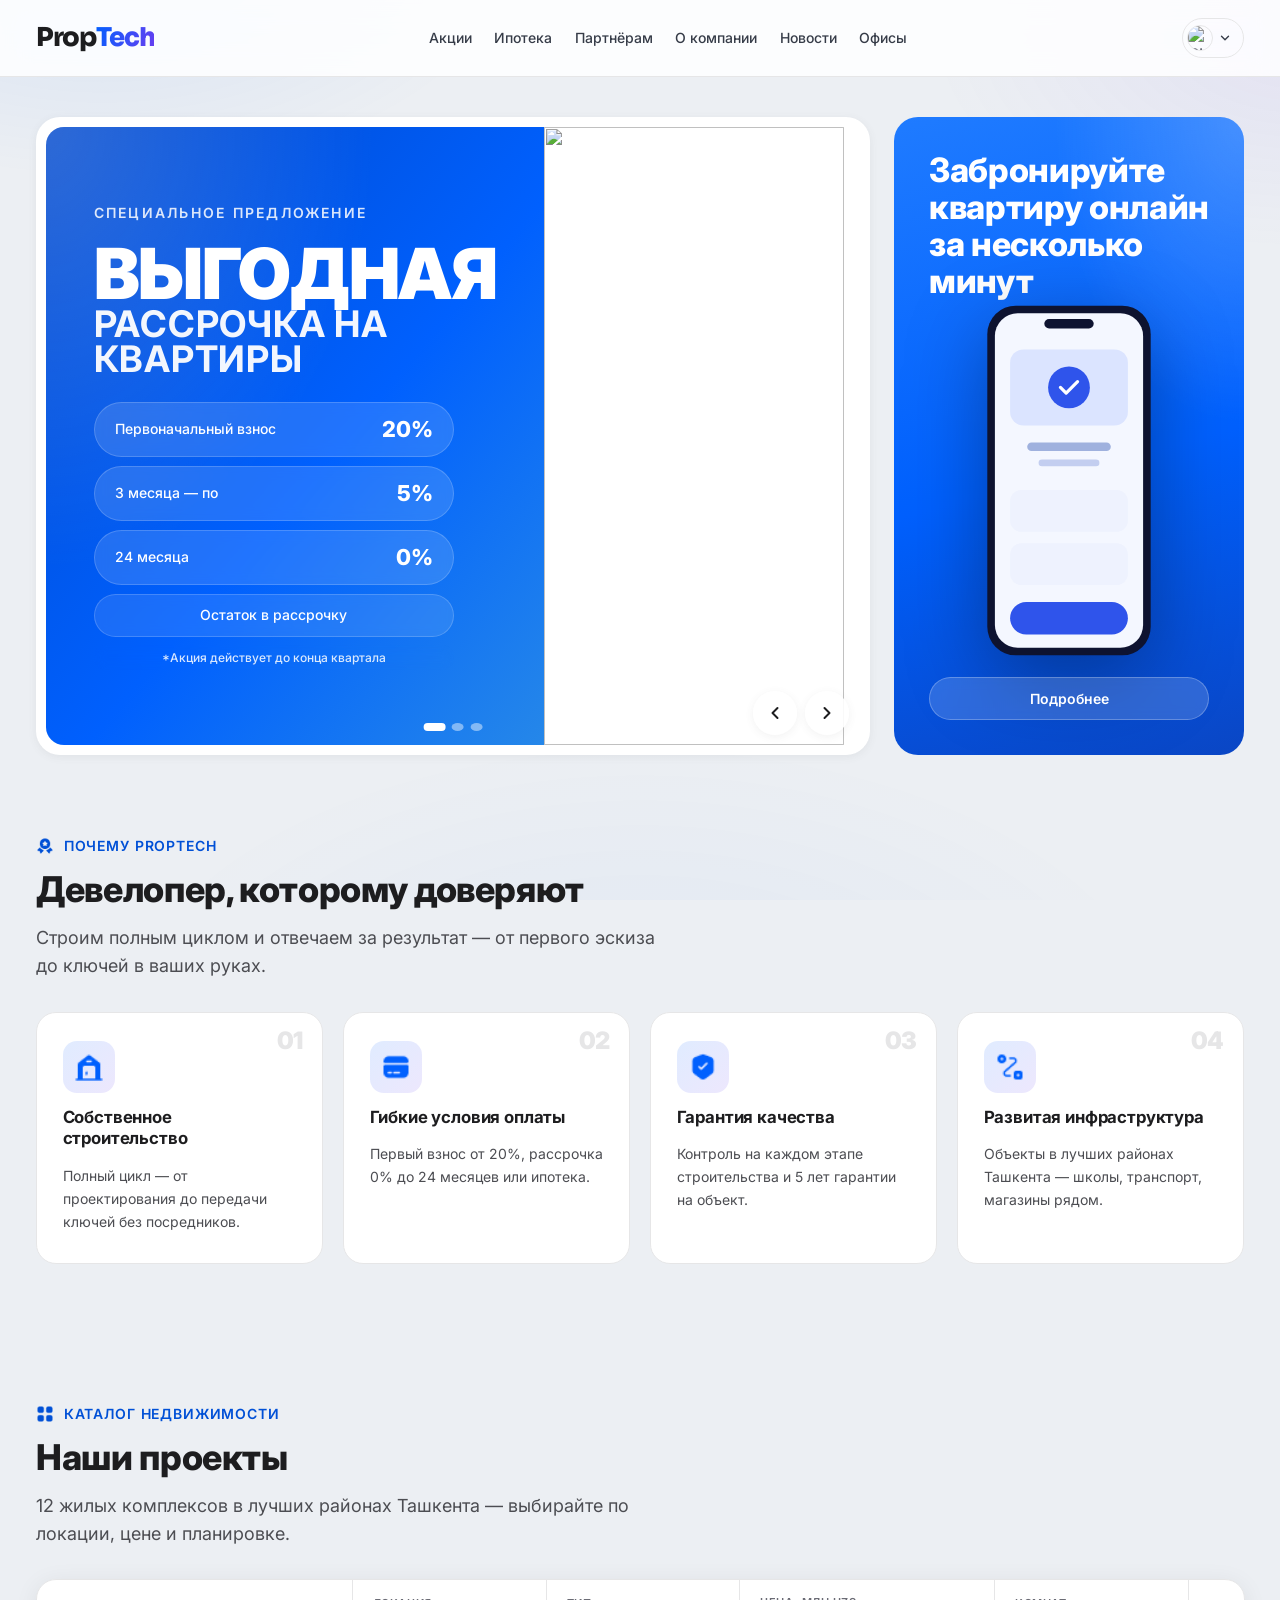
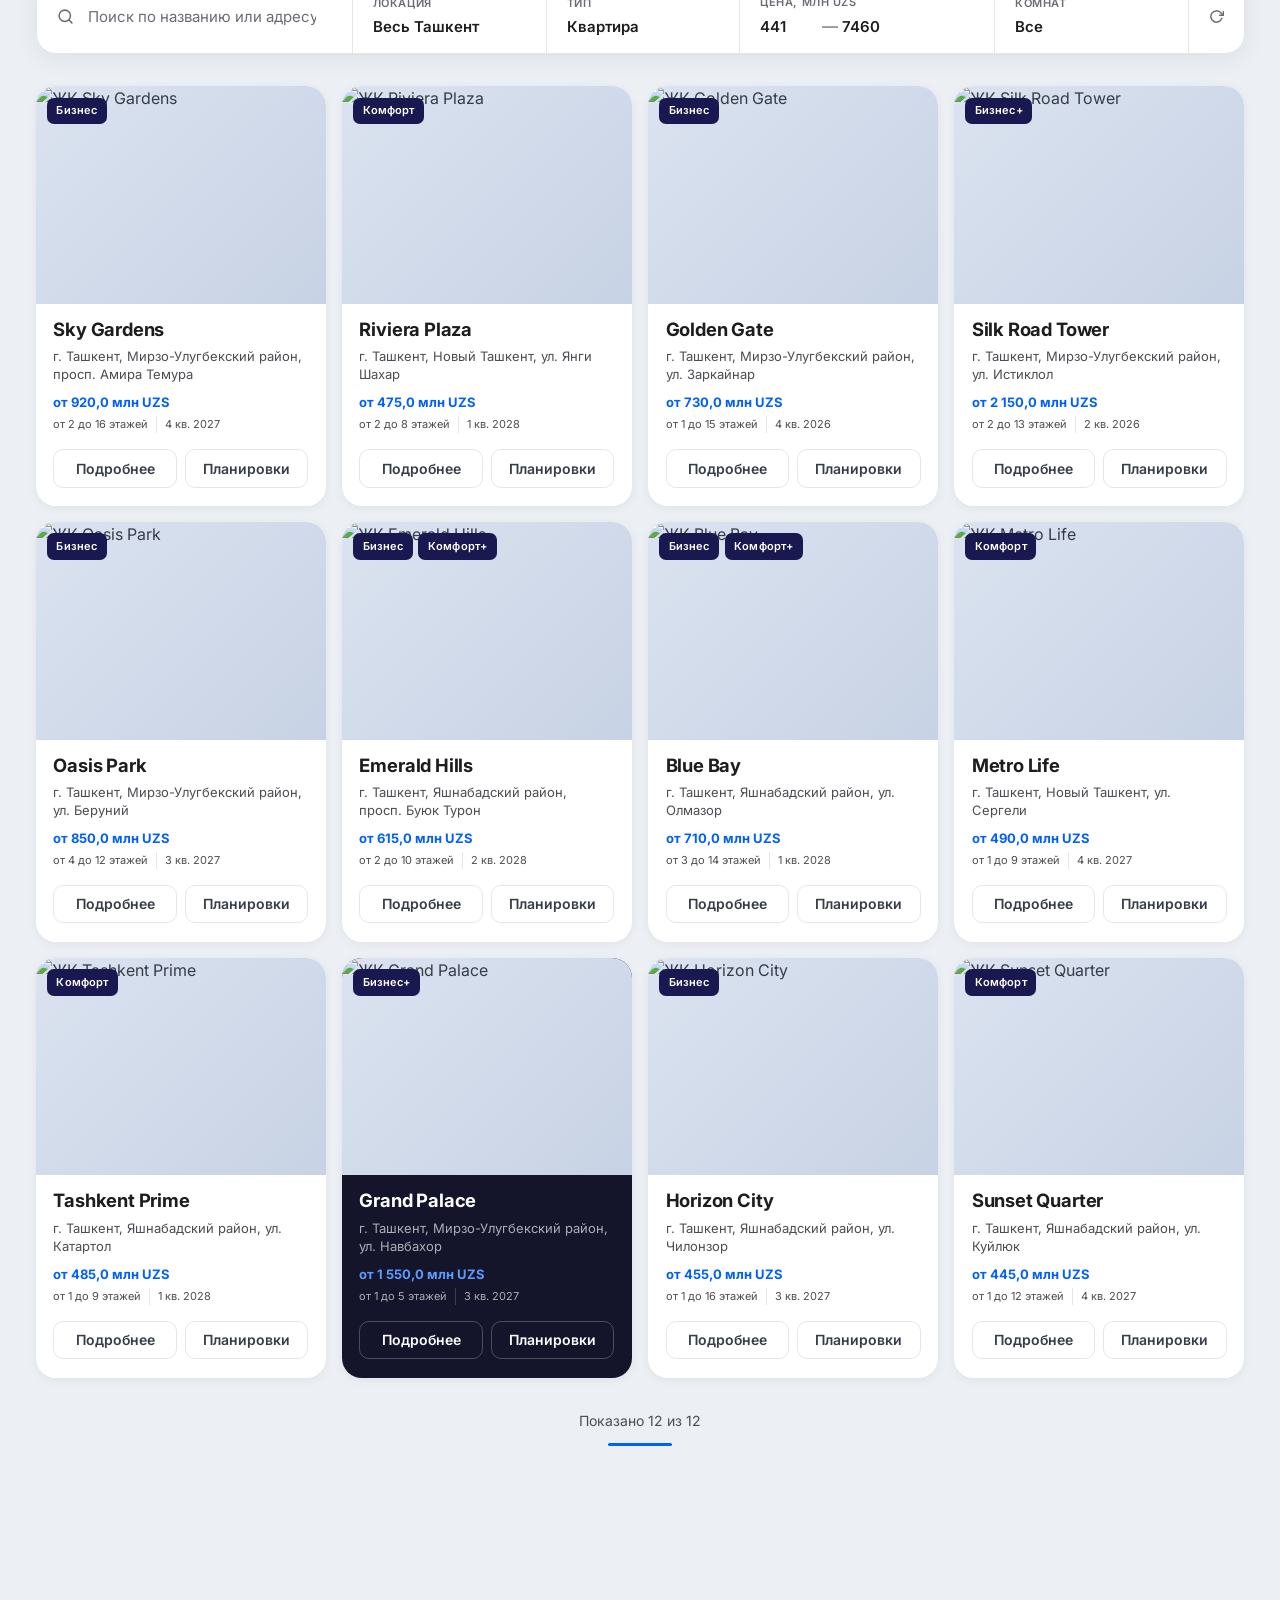
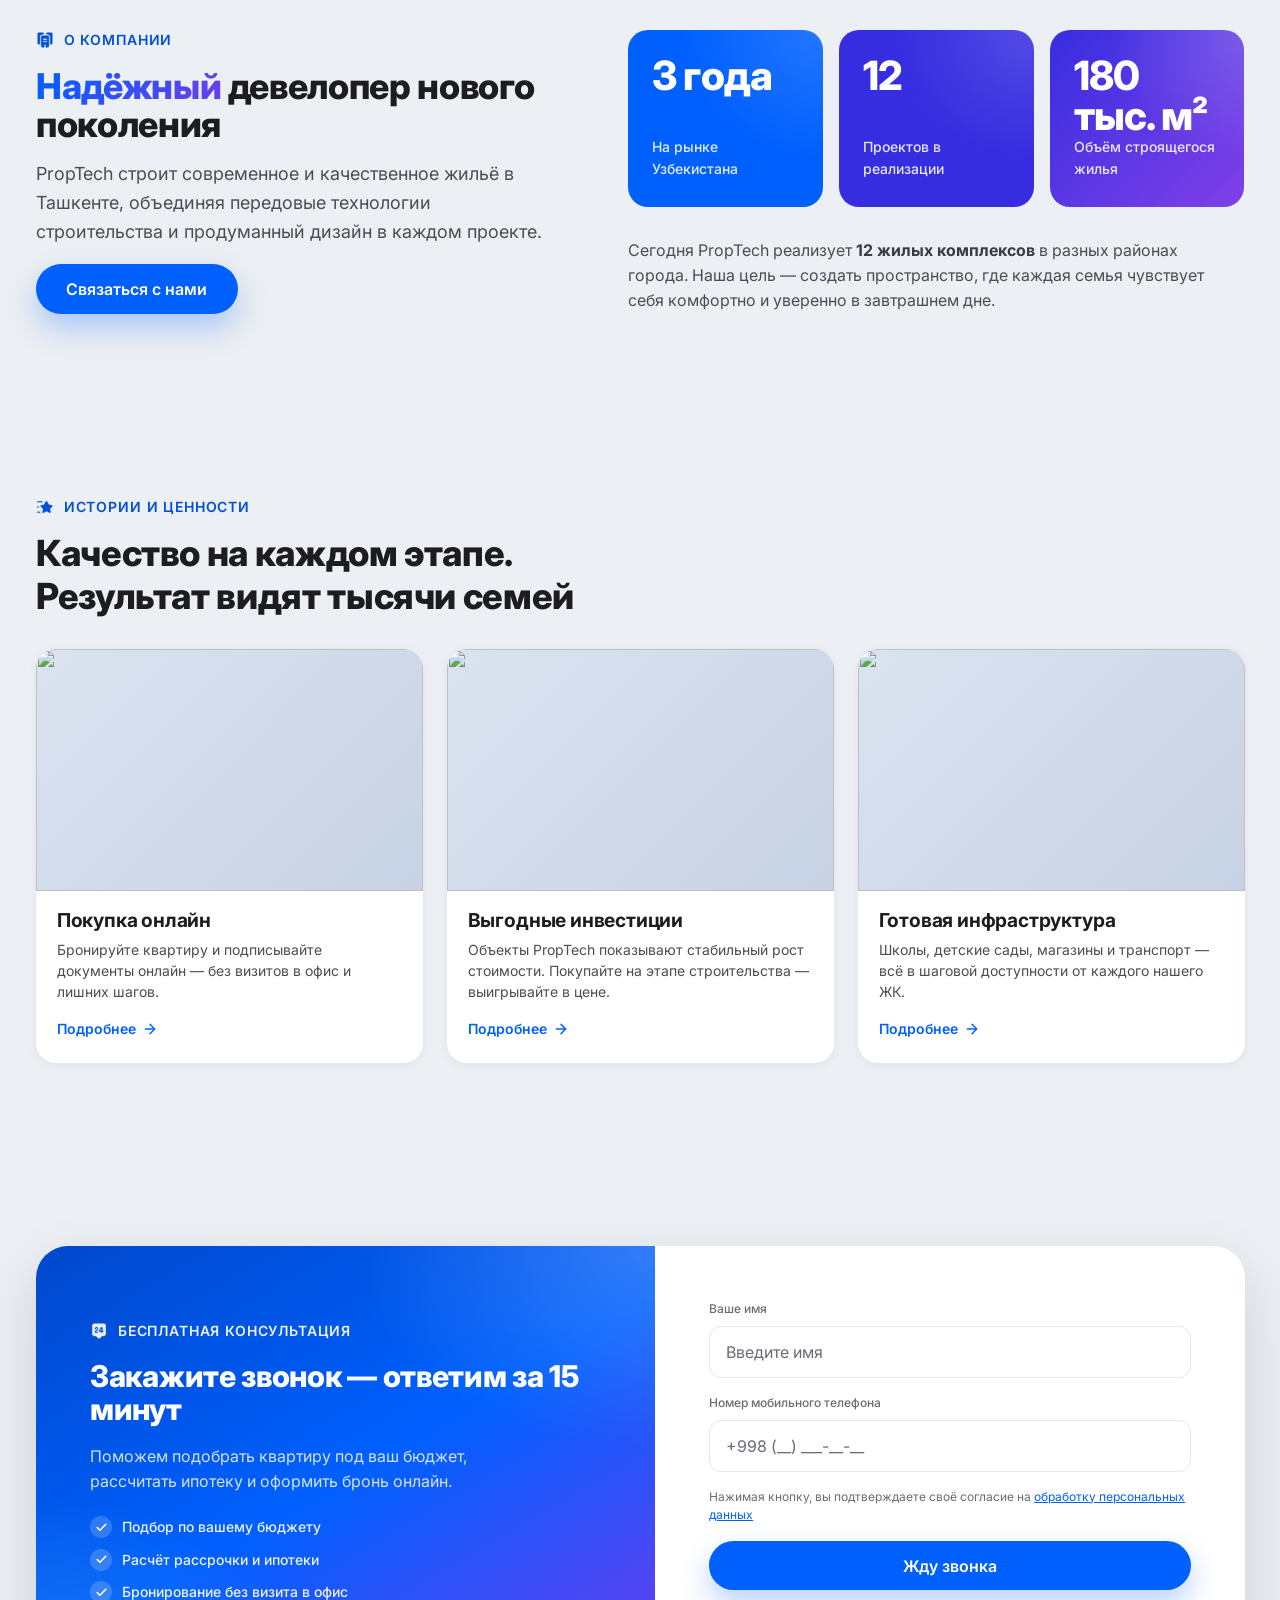
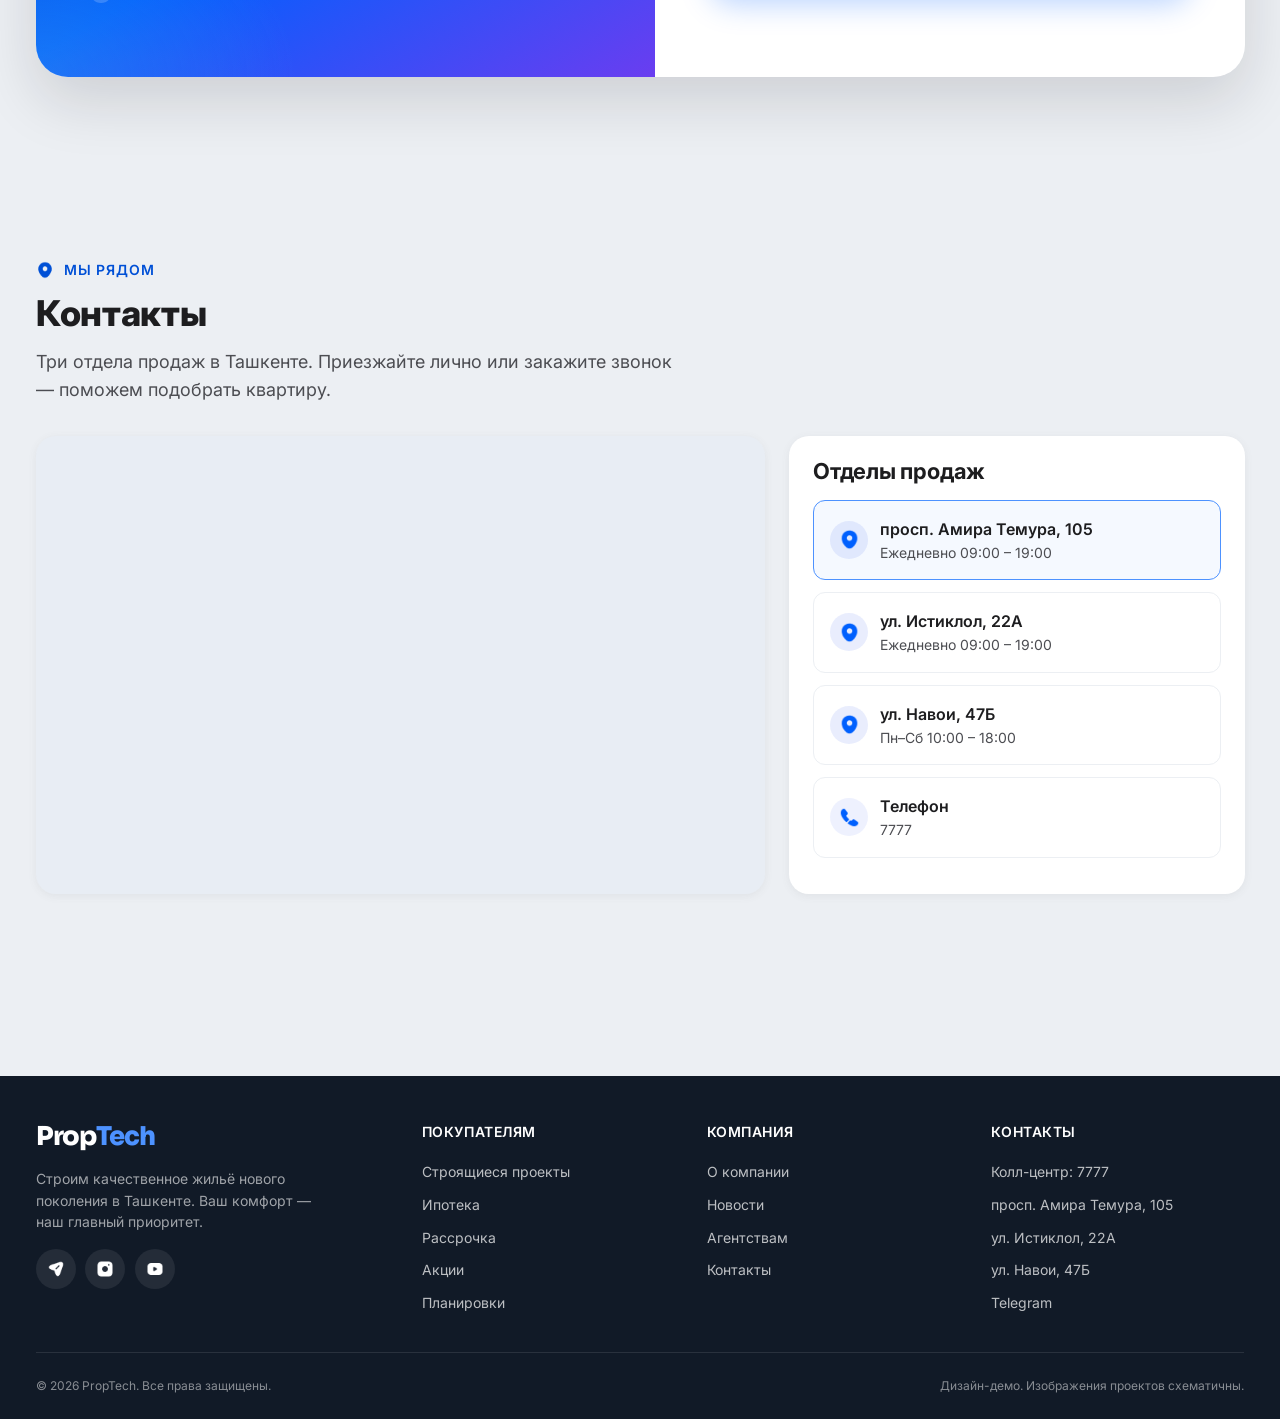
==== commit 098a1251: "fix: catalog/apt detail buttons, icons, text visibility - Replace all emoji/unicode symbols with inl" ====
--- a/index.html
+++ b/index.html
@@ -1,4 +1,4 @@
-<!DOCTYPE html>
+﻿<!DOCTYPE html>
 <html lang="ru">
 <head>
   <meta charset="UTF-8" />
@@ -12,15 +12,15 @@
   <link rel="preconnect" href="https://fonts.gstatic.com" crossorigin />
   <link href="https://fonts.googleapis.com/css2?family=Sora:wght@600;700;800&family=Inter:wght@400;500;600;700;800;900&display=swap" rel="stylesheet" />
 
-  <link rel="stylesheet" href="css/tokens.css" />
-  <link rel="stylesheet" href="css/base.css" />
-  <link rel="stylesheet" href="css/icons.css" />
-  <link rel="stylesheet" href="css/components.css" />
-  <link rel="stylesheet" href="css/header.css" />
-  <link rel="stylesheet" href="css/hero.css" />
-  <link rel="stylesheet" href="css/projects.css" />
-  <link rel="stylesheet" href="css/info.css" />
-  <link rel="stylesheet" href="css/modal.css" />
+  <link rel="stylesheet" href="css/tokens.css?v=3" />
+  <link rel="stylesheet" href="css/base.css?v=3" />
+  <link rel="stylesheet" href="css/icons.css?v=3" />
+  <link rel="stylesheet" href="css/components.css?v=3" />
+  <link rel="stylesheet" href="css/header.css?v=3" />
+  <link rel="stylesheet" href="css/hero.css?v=3" />
+  <link rel="stylesheet" href="css/projects.css?v=3" />
+  <link rel="stylesheet" href="css/info.css?v=3" />
+  <link rel="stylesheet" href="css/modal.css?v=4" />
 </head>
 <body>
   <!-- ============================ HEADER ============================ -->
@@ -385,21 +385,21 @@
 
           <div class="offices">
             <h3 class="offices__title">Отделы продаж</h3>
-            <div class="office is-active">
+            <div class="office is-active" data-ll="69.2945,41.3090">
               <span class="office__pin"><span class="ic ic--location"></span></span>
               <div>
                 <div class="office__addr">просп. Амира Темура, 105</div>
                 <div class="office__hours">Ежедневно 09:00 – 19:00</div>
               </div>
             </div>
-            <div class="office">
+            <div class="office" data-ll="69.2655,41.3010">
               <span class="office__pin"><span class="ic ic--location"></span></span>
               <div>
                 <div class="office__addr">ул. Истиклол, 22А</div>
                 <div class="office__hours">Ежедневно 09:00 – 19:00</div>
               </div>
             </div>
-            <div class="office">
+            <div class="office" data-ll="69.2794,41.2995">
               <span class="office__pin"><span class="ic ic--location"></span></span>
               <div>
                 <div class="office__addr">ул. Навои, 47Б</div>
@@ -463,17 +463,16 @@
         <div class="footer__col">
           <h4>Покупателям</h4>
           <a href="#projects">Строящиеся проекты</a>
-          <a href="#projects">Ипотека</a>
-          <a href="#projects">Рассрочка</a>
-          <a href="#projects">Акции</a>
-          <a href="#projects">Планировки</a>
+          <a href="#" data-modal="mortgage">Ипотека</a>
+          <a href="#" data-modal="promo">Рассрочка</a>
+          <a href="#" data-modal="promo">Акции</a>
+          <a href="#" data-modal="catalog">Планировки</a>
         </div>
         <div class="footer__col">
           <h4>Компания</h4>
           <a href="#about">О компании</a>
           <a href="#projects">Новости</a>
-          <a href="#projects">Коммерция</a>
-          <a href="#projects">Агентствам</a>
+          <a href="#" data-modal="partners">Агентствам</a>
           <a href="#contacts">Контакты</a>
         </div>
         <div class="footer__col">
@@ -481,7 +480,8 @@
           <a href="tel:7777">Колл-центр: 7777</a>
           <a href="#contacts">просп. Амира Темура, 105</a>
           <a href="#contacts">ул. Истиклол, 22А</a>
-          <a href="#">Telegram</a>
+          <a href="#contacts">ул. Навои, 47Б</a>
+          <a href="https://t.me/proptech_uz" target="_blank" rel="noopener">Telegram</a>
         </div>
       </div>
       <div class="footer__bottom">
@@ -491,8 +491,8 @@
     </div>
   </footer>
 
-  <script src="js/projects.js"></script>
-  <script src="js/main.js"></script>
-  <script src="js/modal.js"></script>
+  <script src="js/projects.js?v=3"></script>
+  <script src="js/main.js?v=3"></script>
+  <script src="js/modal.js?v=4"></script>
 </body>
 </html>
--- a/css/modal.css
+++ b/css/modal.css
@@ -1,4 +1,4 @@
-/* ============================================================
+﻿/* ============================================================
    PropTech — Modal system
    ============================================================ */
 
@@ -439,7 +439,7 @@
 }
 
 .m-invest__stat-label { font-size: 0.75rem; color: var(--ink-500); }
-.m-invest__text { color: var(--ink-600, #4a5568); line-height: 1.7; margin-bottom: 1.5rem; }
+.m-invest__text { color: var(--ink-500, #4a5568); line-height: 1.7; margin-bottom: 1.5rem; }
 
 /* ─────────────────────────────────────────────
    INFRA
@@ -503,7 +503,7 @@
 
 .m-privacy__text p {
   font-size: 0.875rem;
-  color: var(--ink-600, #4a5568);
+  color: var(--ink-500, #4a5568);
   line-height: 1.7;
 }
 
@@ -564,7 +564,7 @@
   gap: 0.5rem;
   font-size: 0.9rem;
   font-weight: 600;
-  color: var(--ink-600);
+  color: var(--ink-500);
   cursor: pointer;
   transition: color 0.15s, background 0.15s;
   padding: 0.5rem 0.85rem;
@@ -593,7 +593,7 @@
   margin: 0 auto;
   background: var(--surface-card);
   border-radius: var(--radius-2xl);
-  overflow: hidden;
+  overflow: clip; /* clip keeps border-radius without breaking position:sticky in children */
   box-shadow: var(--shadow-lg);
   box-sizing: border-box;
   opacity: 0;
@@ -733,7 +733,7 @@
   border-radius: 16px;
   padding: 1.5rem 1.75rem;
   font-size: 0.9375rem;
-  color: var(--ink-600);
+  color: var(--ink-500);
   line-height: 1.75;
 }
 
@@ -855,8 +855,13 @@
   border-radius: 16px;
   padding: 1.25rem 1.5rem;
   transition: border-color 0.15s;
+  display: flex;
+  align-items: center;
+  justify-content: space-between;
+  gap: 1rem;
 }
 .pp-bank:hover { border-color: var(--brand-400); }
+.pp-bank__info { flex: 1; min-width: 0; }
 .pp-bank__name { font-weight: 700; font-size: 1rem; margin-bottom: 0.5rem; }
 .pp-bank__rate {
   color: var(--brand-600);
@@ -865,6 +870,12 @@
   margin-bottom: 0.2rem;
 }
 .pp-bank__term { color: var(--ink-500); font-size: 0.8125rem; }
+.pp-bank__logo {
+  width: 80px;
+  height: 48px;
+  object-fit: contain;
+  flex-shrink: 0;
+}
 
 .pp-calc {
   background: #f4f6ff;
@@ -1033,3 +1044,440 @@
 @media (max-width: 420px) {
   .pp-specs { grid-template-columns: 1fr; }
 }
+
+/* ─────────────────────────────────────────────
+   CATALOG PAGE (Планировки)
+───────────────────────────────────────────── */
+.pp-catalog-wrap {
+  padding: clamp(1.5rem, 1rem + 2vw, 2.5rem) clamp(1.25rem, 0.8rem + 2vw, 2.5rem) 3rem;
+  background: #f5f7fa;
+  min-height: 100%;
+}
+
+.pp-catalog-title {
+  font-size: 2rem;
+  font-weight: 800;
+  color: var(--ink-900);
+  margin-bottom: 1.25rem;
+}
+
+.pp-catalog-filters {
+  display: flex;
+  flex-wrap: wrap;
+  gap: 0.5rem;
+  margin-bottom: 1rem;
+  align-items: center;
+}
+
+.pp-fbtn {
+  height: 36px;
+  padding: 0 1rem;
+  border-radius: 100px;
+  border: 1.5px solid var(--line-200);
+  background: #fff;
+  font-size: 0.875rem;
+  font-weight: 500;
+  color: var(--ink-700);
+  cursor: pointer;
+  transition: border-color 0.15s, background 0.15s;
+  white-space: nowrap;
+}
+.pp-fbtn:hover { border-color: var(--brand-400); }
+.pp-fbtn--on { border-color: var(--brand-500); color: var(--brand-600); background: rgba(0,96,254,0.05); }
+.pp-farr { font-size: 0.7rem; margin-left: 0.3rem; }
+.pp-freset { background: none; border: none; color: var(--ink-400); font-size: 0.875rem; cursor: pointer; padding: 0 0.5rem; }
+.pp-freset:hover { color: var(--ink-700); }
+
+.pp-catalog-toolbar {
+  display: flex;
+  align-items: center;
+  justify-content: space-between;
+  margin-bottom: 1.25rem;
+  flex-wrap: wrap;
+  gap: 0.5rem;
+}
+
+.pp-sorts { display: flex; gap: 0.5rem; }
+.pp-sbtn {
+  height: 36px;
+  padding: 0 1rem;
+  border-radius: 100px;
+  border: 1.5px solid var(--line-200);
+  background: #fff;
+  font-size: 0.875rem;
+  font-weight: 500;
+  color: var(--ink-700);
+  cursor: pointer;
+}
+.pp-sbtn--on { border-color: var(--brand-500); color: var(--brand-600); background: rgba(0,96,254,0.05); }
+
+.pp-views { display: flex; gap: 0.25rem; }
+.pp-vbtn {
+  height: 36px;
+  padding: 0 1rem;
+  border-radius: 8px;
+  border: 1.5px solid var(--line-200);
+  background: #fff;
+  font-size: 0.875rem;
+  font-weight: 500;
+  color: var(--ink-500);
+  cursor: pointer;
+}
+.pp-vbtn--on { background: var(--brand-600); color: #fff; border-color: var(--brand-600); }
+
+/* ─── Project banner ─── */
+.pp-proj-banner {
+  border-radius: 16px;
+  overflow: hidden;
+  background-size: cover;
+  background-position: center;
+  display: flex;
+  align-items: center;
+  justify-content: space-between;
+  padding: 1.5rem 2rem;
+  margin-bottom: 1.5rem;
+  gap: 1rem;
+  min-height: 110px;
+}
+.pp-proj-banner__l { color: #fff; }
+.pp-proj-banner__name { font-size: 1.25rem; font-weight: 800; margin-bottom: 0.3rem; }
+.pp-proj-banner__addr { font-size: 0.8125rem; opacity: 0.85; margin-bottom: 0.5rem; }
+.pp-proj-banner__r { display: flex; gap: 0.75rem; flex-shrink: 0; flex-wrap: wrap; }
+
+/* ─── Apt card grid ─── */
+.pp-apt-grid {
+  display: grid;
+  grid-template-columns: repeat(4, 1fr);
+  gap: 0.75rem;
+  margin-bottom: 1.5rem;
+}
+
+.pp-apt-card {
+  background: #fff;
+  border-radius: 14px;
+  border: 1.5px solid var(--line-200);
+  overflow: hidden;
+  cursor: pointer;
+  transition: box-shadow 0.2s, border-color 0.15s;
+  display: flex;
+  flex-direction: column;
+}
+.pp-apt-card:hover { box-shadow: 0 6px 24px rgba(0,0,0,0.1); border-color: var(--brand-400); }
+
+.pp-apt-card__hd { padding: 0.85rem 0.9rem 0.35rem; }
+.pp-apt-label { font-size: 0.9375rem; font-weight: 700; color: var(--ink-900); }
+
+.pp-apt-card__tags { padding: 0 0.9rem 0.5rem; display: flex; gap: 0.35rem; flex-wrap: wrap; }
+.pp-apt-tag { font-size: 0.7rem; font-weight: 700; padding: 0.2rem 0.6rem; border-radius: 100px; }
+.pp-apt-tag--cls { background: rgba(0,96,254,0.12); color: var(--brand-600); }
+.pp-apt-tag--promo { background: rgba(34,197,94,0.15); color: #16a34a; }
+
+.pp-apt-card__plan { padding: 0 0.9rem 0.5rem; flex: 1; }
+.pp-apt-card__plan svg { width: 100%; height: auto; display: block; }
+
+.pp-apt-card__pr {
+  padding: 0.5rem 0.9rem 0.25rem;
+  display: flex;
+  align-items: baseline;
+  gap: 0.4rem;
+  flex-wrap: wrap;
+}
+.pp-apt-price { font-size: 0.9375rem; font-weight: 700; color: #2e7d32; }
+.pp-apt-old { font-size: 0.75rem; color: var(--ink-400); text-decoration: line-through; }
+.pp-apt-dots { margin-left: auto; color: var(--ink-400); font-size: 1rem; cursor: pointer; }
+
+.pp-apt-card__proj { padding: 0 0.9rem; font-size: 0.8125rem; color: var(--ink-500); }
+.pp-apt-card__info { padding: 0.15rem 0.9rem 0.75rem; font-size: 0.75rem; color: var(--ink-400); }
+
+.pp-apt-card__cta {
+  margin-top: auto;
+  background: linear-gradient(135deg, var(--brand-700) 0%, var(--brand-600) 100%);
+  color: #fff;
+  font-size: 0.75rem;
+  font-weight: 600;
+  padding: 0.65rem 0.9rem;
+  text-align: center;
+}
+
+/* ─── Catalog paging ─── */
+.pp-catalog-paging { text-align: center; margin-bottom: 1rem; }
+.pp-catalog-count { font-size: 0.875rem; color: var(--ink-500); display: block; margin-bottom: 0.5rem; }
+.pp-prog { width: 200px; height: 3px; background: var(--line-200); border-radius: 100px; margin: 0 auto 1.5rem; }
+.pp-prog__fill { height: 100%; background: var(--brand-600); border-radius: 100px; }
+.pp-catalog-more { max-width: 300px; margin: 0 auto; display: block; }
+
+/* ─────────────────────────────────────────────
+   APARTMENT DETAIL PAGE
+───────────────────────────────────────────── */
+.pp-apt-detail {
+  padding: clamp(1.5rem, 1rem + 2vw, 2.5rem) clamp(1.25rem, 0.8rem + 2vw, 2.5rem) 3rem;
+  background: #f5f7fa;
+  min-height: 100%;
+}
+
+.pp-apt-detail__title {
+  font-size: 1.5rem;
+  font-weight: 800;
+  color: var(--ink-900);
+  margin-bottom: 1.25rem;
+  line-height: 1.25;
+}
+
+.pp-apt-detail__cols {
+  display: grid;
+  grid-template-columns: 1fr 340px;
+  gap: 1.5rem;
+  margin-bottom: 1.5rem;
+  align-items: start;
+}
+
+.pp-apt-detail__left {
+  background: #fff;
+  border-radius: 16px;
+  border: 1.5px solid var(--line-200);
+  overflow: hidden;
+}
+
+.pp-apt-detail__infobar {
+  display: flex;
+  flex-wrap: wrap;
+  gap: 0.5rem 1.25rem;
+  align-items: center;
+  padding: 0.85rem 1.25rem;
+  border-bottom: 1px solid var(--line-100);
+  font-size: 0.8125rem;
+  color: var(--ink-500);
+}
+.pp-apt-detail__proj-btn {
+  margin-left: auto;
+  background: none;
+  border: none;
+  color: var(--brand-600);
+  font-size: 0.875rem;
+  font-weight: 600;
+  cursor: pointer;
+}
+
+.pp-finish-tabs {
+  display: flex;
+  padding: 0.75rem 1.25rem;
+  gap: 0.5rem;
+  border-bottom: 1px solid var(--line-100);
+}
+.pp-finish-tab {
+  padding: 0.5rem 1.25rem;
+  border-radius: 8px;
+  border: 1.5px solid var(--line-200);
+  background: #f5f7fa;
+  font-size: 0.875rem;
+  font-weight: 500;
+  color: var(--ink-500);
+  cursor: pointer;
+}
+.pp-finish-tab--on {
+  background: var(--brand-600);
+  color: #fff;
+  border-color: var(--brand-600);
+}
+
+.pp-apt-detail__plan { padding: 1.25rem; }
+
+/* ─── Right price panel ─── */
+.pp-apt-detail__right {
+  background: #fff;
+  border-radius: 16px;
+  border: 1.5px solid var(--line-200);
+  padding: 1.5rem;
+  position: sticky;
+  top: 1rem;
+}
+
+.pp-apt-detail__price {
+  font-size: 1.4rem;
+  font-weight: 800;
+  color: #2e7d32;
+  margin-bottom: 0.2rem;
+}
+.pp-apt-detail__oldprice {
+  font-size: 0.875rem;
+  color: var(--ink-400);
+  text-decoration: line-through;
+  margin-bottom: 0.75rem;
+}
+.pp-apt-detail__price-note {
+  font-size: 0.8rem;
+  color: var(--ink-400);
+  line-height: 1.5;
+  margin-bottom: 1rem;
+  padding-bottom: 1rem;
+  border-bottom: 1px solid var(--line-100);
+}
+
+.pp-apt-option {
+  display: flex;
+  align-items: center;
+  gap: 0.5rem;
+  padding: 0.85rem 0;
+  border: none;
+  border-bottom: 1px solid var(--line-100);
+  background: none;
+  width: 100%;
+  text-align: left;
+  cursor: pointer;
+  border-radius: 0;
+}
+.pp-apt-option__main { font-size: 0.9375rem; font-weight: 600; color: var(--ink-700); flex: 1; }
+.pp-apt-option__sub { font-size: 0.75rem; color: var(--ink-400); }
+.pp-apt-option__arr { color: var(--ink-400); font-size: 1.1rem; }
+
+.pp-payment-title { font-size: 1rem; font-weight: 700; color: var(--ink-900); margin: 1rem 0 0.75rem; }
+.pp-payment-opt {
+  border-radius: 12px;
+  border: 1.5px solid var(--line-200);
+  padding: 0.85rem 1rem;
+  margin-bottom: 1rem;
+}
+.pp-payment-opt--on { border-color: var(--brand-500); background: rgba(0,96,254,0.04); }
+.pp-payment-row { display: flex; align-items: center; gap: 0.5rem; margin-bottom: 0.4rem; }
+.pp-payment-radio {
+  width: 14px; height: 14px; border-radius: 50%;
+  border: 2px solid var(--line-200);
+  background: transparent;
+  flex-shrink: 0;
+  transition: border-color 0.15s, background 0.15s;
+}
+.pp-payment-radio--on {
+  border-color: var(--brand-600);
+  background: var(--brand-600);
+}
+.pp-payment-row > span:nth-child(2) { font-size: 0.9rem; font-weight: 600; flex: 1; }
+.pp-payment-discount {
+  background: rgba(34,197,94,0.15);
+  color: #15803d;
+  font-size: 0.75rem;
+  font-weight: 700;
+  padding: 0.2rem 0.5rem;
+  border-radius: 6px;
+}
+.pp-payment-label { font-size: 0.8125rem; color: var(--ink-500); margin-bottom: 0.3rem; }
+.pp-payment-sub { font-size: 0.75rem; color: var(--ink-400); line-height: 1.5; }
+
+.pp-apt-book { margin-top: 0.5rem; }
+
+/* ─── Specs table ─── */
+.pp-apt-specs {
+  background: #fff;
+  border-radius: 16px;
+  border: 1.5px solid var(--line-200);
+  overflow: hidden;
+  margin-bottom: 1.5rem;
+}
+.pp-apt-spec-row {
+  display: flex;
+  justify-content: space-between;
+  align-items: center;
+  padding: 0.85rem 1.5rem;
+  font-size: 0.9rem;
+  gap: 1rem;
+}
+.pp-apt-spec-row:not(:last-child) { border-bottom: 1px solid var(--line-100); }
+.pp-apt-spec-row > span:first-child { color: var(--ink-500); }
+.pp-apt-spec-row > span:last-child { font-weight: 500; color: var(--ink-700); text-align: right; }
+
+/* ─── Room price cards ─── */
+.pp-room-prices {
+  display: grid;
+  grid-template-columns: repeat(4, 1fr);
+  gap: 0.75rem;
+  margin-bottom: 1.5rem;
+}
+.pp-room-price-card {
+  background: #fff;
+  border-radius: 12px;
+  border: 1.5px solid var(--line-200);
+  padding: 1rem 1.1rem;
+  cursor: pointer;
+  display: flex;
+  flex-direction: column;
+  gap: 0.25rem;
+  transition: border-color 0.15s;
+  position: relative;
+}
+.pp-room-price-card:hover { border-color: var(--brand-400); }
+.pp-room-price__val { font-size: 0.9rem; font-weight: 700; color: var(--brand-600); }
+.pp-room-price__label { font-size: 0.8rem; color: var(--ink-500); }
+.pp-room-price__arr { position: absolute; right: 0.85rem; top: 50%; transform: translateY(-50%); color: var(--ink-400); }
+
+/* ─── Similar apartments ─── */
+.pp-apt-similar__title {
+  font-size: 1.25rem;
+  font-weight: 800;
+  color: var(--ink-900);
+  margin-bottom: 1rem;
+}
+.pp-apt-similar {
+  display: grid;
+  grid-template-columns: repeat(3, 1fr);
+  gap: 0.75rem;
+}
+
+/* ─── Room price card active state ─── */
+.pp-room-price-card--on {
+  border-color: var(--brand-500);
+  background: rgba(0,96,254,0.05);
+}
+.pp-room-price-card--on .pp-room-price__val { color: var(--brand-700); }
+.pp-room-price__rooms { font-size: 1rem; font-weight: 800; color: var(--ink-900); }
+
+/* ─── Chess (шахматка) view ─── */
+.pp-apt-grid--chess { grid-template-columns: repeat(2, 1fr); }
+.pp-apt-grid--chess .pp-apt-card { flex-direction: row; max-height: 130px; overflow: hidden; }
+.pp-apt-grid--chess .pp-apt-card__hd { padding: 0.75rem 0.75rem 0; min-width: 100px; }
+.pp-apt-grid--chess .pp-apt-card__plan { padding: 0.5rem; width: 90px; flex-shrink: 0; }
+.pp-apt-grid--chess .pp-apt-card__tags { display: none; }
+.pp-apt-grid--chess .pp-apt-card__cta { writing-mode: vertical-rl; width: 32px; flex-shrink: 0; }
+
+/* ─── Inline SVG icon sizing ─── */
+.pp-ic { vertical-align: middle; flex-shrink: 0; }
+.pp-fbtn .pp-ic, .pp-sbtn .pp-ic { margin-left: 0.35rem; }
+.pp-vbtn .pp-ic { display: block; }
+
+/* ─── Filter button with icon prefix ─── */
+.pp-fbtn--all { display: inline-flex; align-items: center; gap: 0.4rem; }
+
+/* ─── Infobar tags ─── */
+.pp-infobar-tag {
+  font-size: 0.75rem;
+  background: var(--surface-app);
+  border-radius: 6px;
+  padding: 0.2rem 0.6rem;
+  color: var(--ink-500);
+  white-space: nowrap;
+}
+
+.pp-apt-option:last-of-type { border-bottom: none; }
+.pp-apt-option--active { background: rgba(0,96,254,0.03); border-radius: 10px; }
+.pp-apt-option__ic { flex-shrink: 0; }
+.pp-apt-option__body { flex: 1; min-width: 0; display: flex; flex-direction: column; justify-content: center; }
+
+
+
+/* ─── Responsive ─── */
+@media (max-width: 900px) {
+  .pp-apt-grid { grid-template-columns: repeat(2, 1fr); }
+  .pp-apt-grid--chess { grid-template-columns: 1fr; }
+  .pp-apt-detail__cols { grid-template-columns: 1fr; }
+  .pp-apt-detail__right { position: static; }
+  .pp-room-prices { grid-template-columns: repeat(2, 1fr); }
+  .pp-apt-similar { grid-template-columns: repeat(2, 1fr); }
+}
+@media (max-width: 580px) {
+  .pp-apt-grid { grid-template-columns: 1fr; }
+  .pp-room-prices { grid-template-columns: 1fr 1fr; }
+  .pp-apt-similar { grid-template-columns: 1fr; }
+  .pp-proj-banner { flex-direction: column; align-items: flex-start; }
+  .pp-apt-detail__title { font-size: 1.2rem; }
+  .pp-catalog-filters { gap: 0.4rem; }
+  .pp-catalog-toolbar { flex-direction: column; align-items: flex-start; }
+}
+
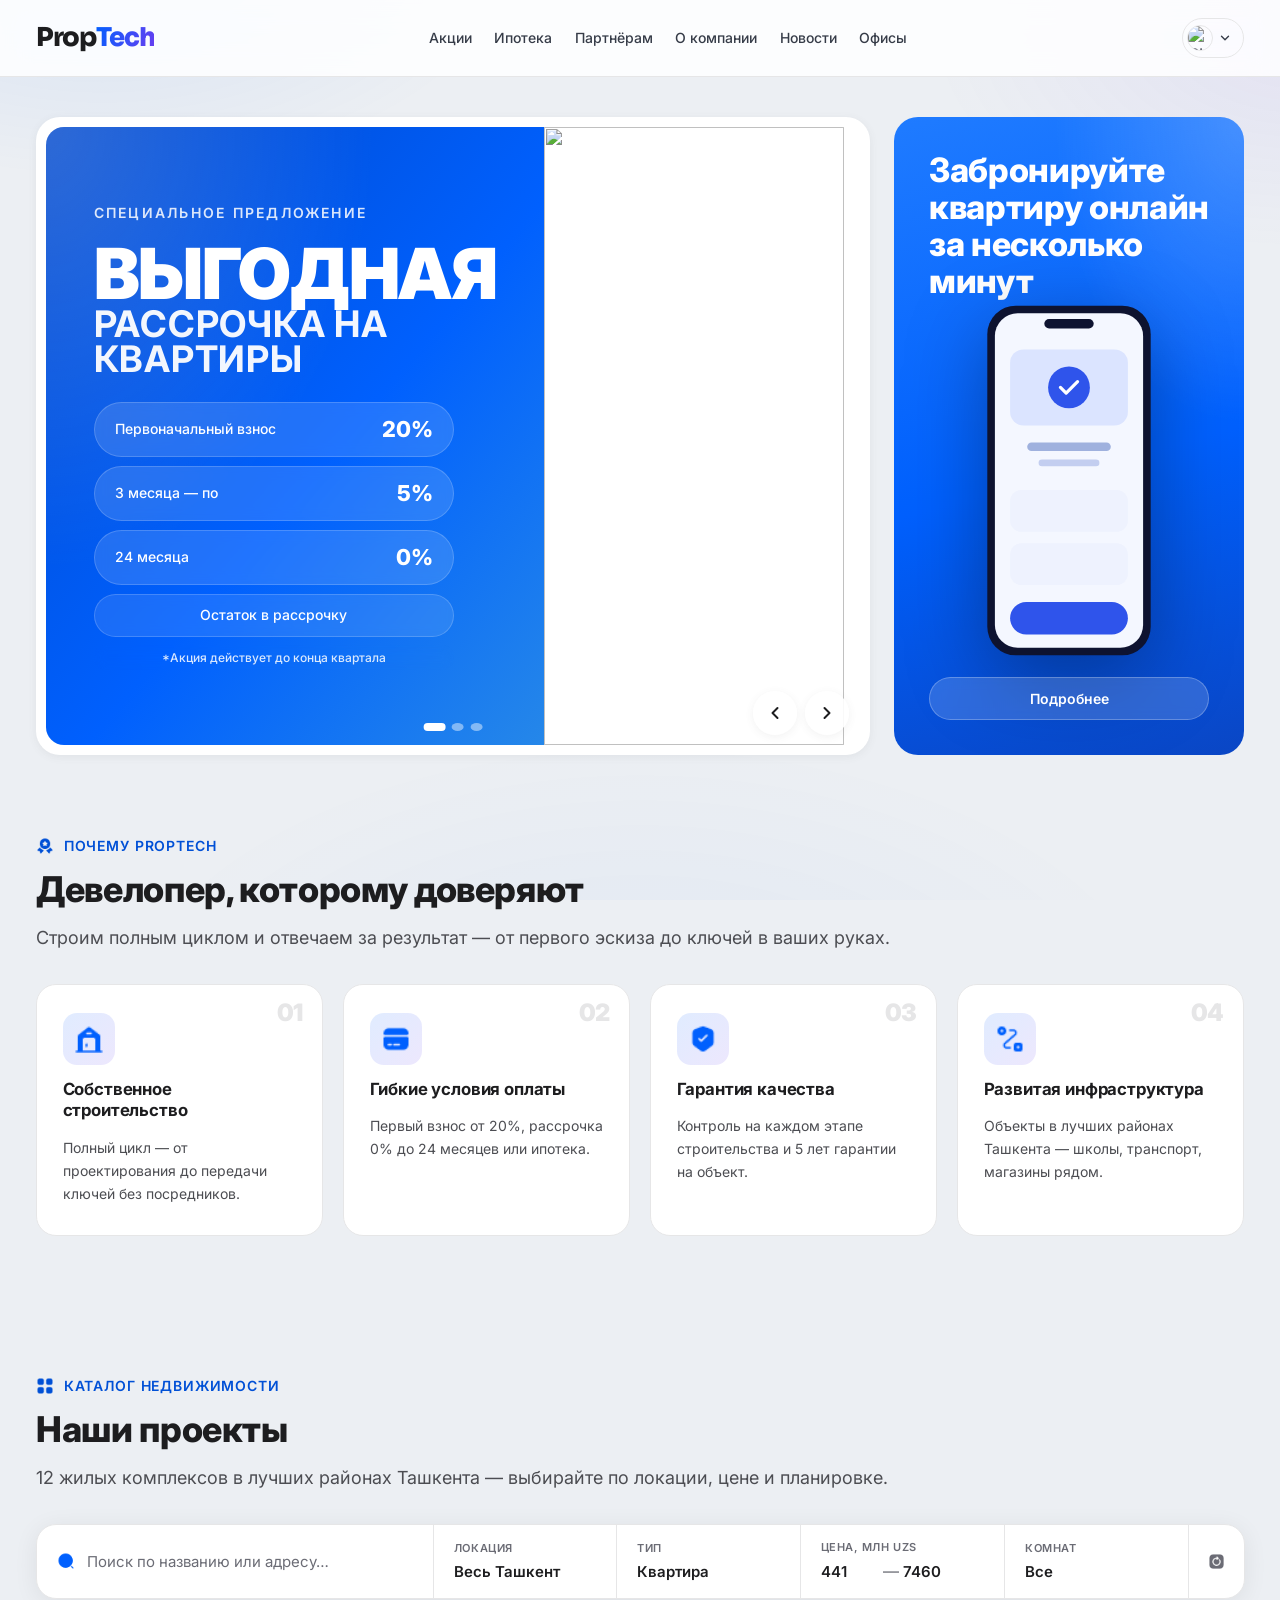
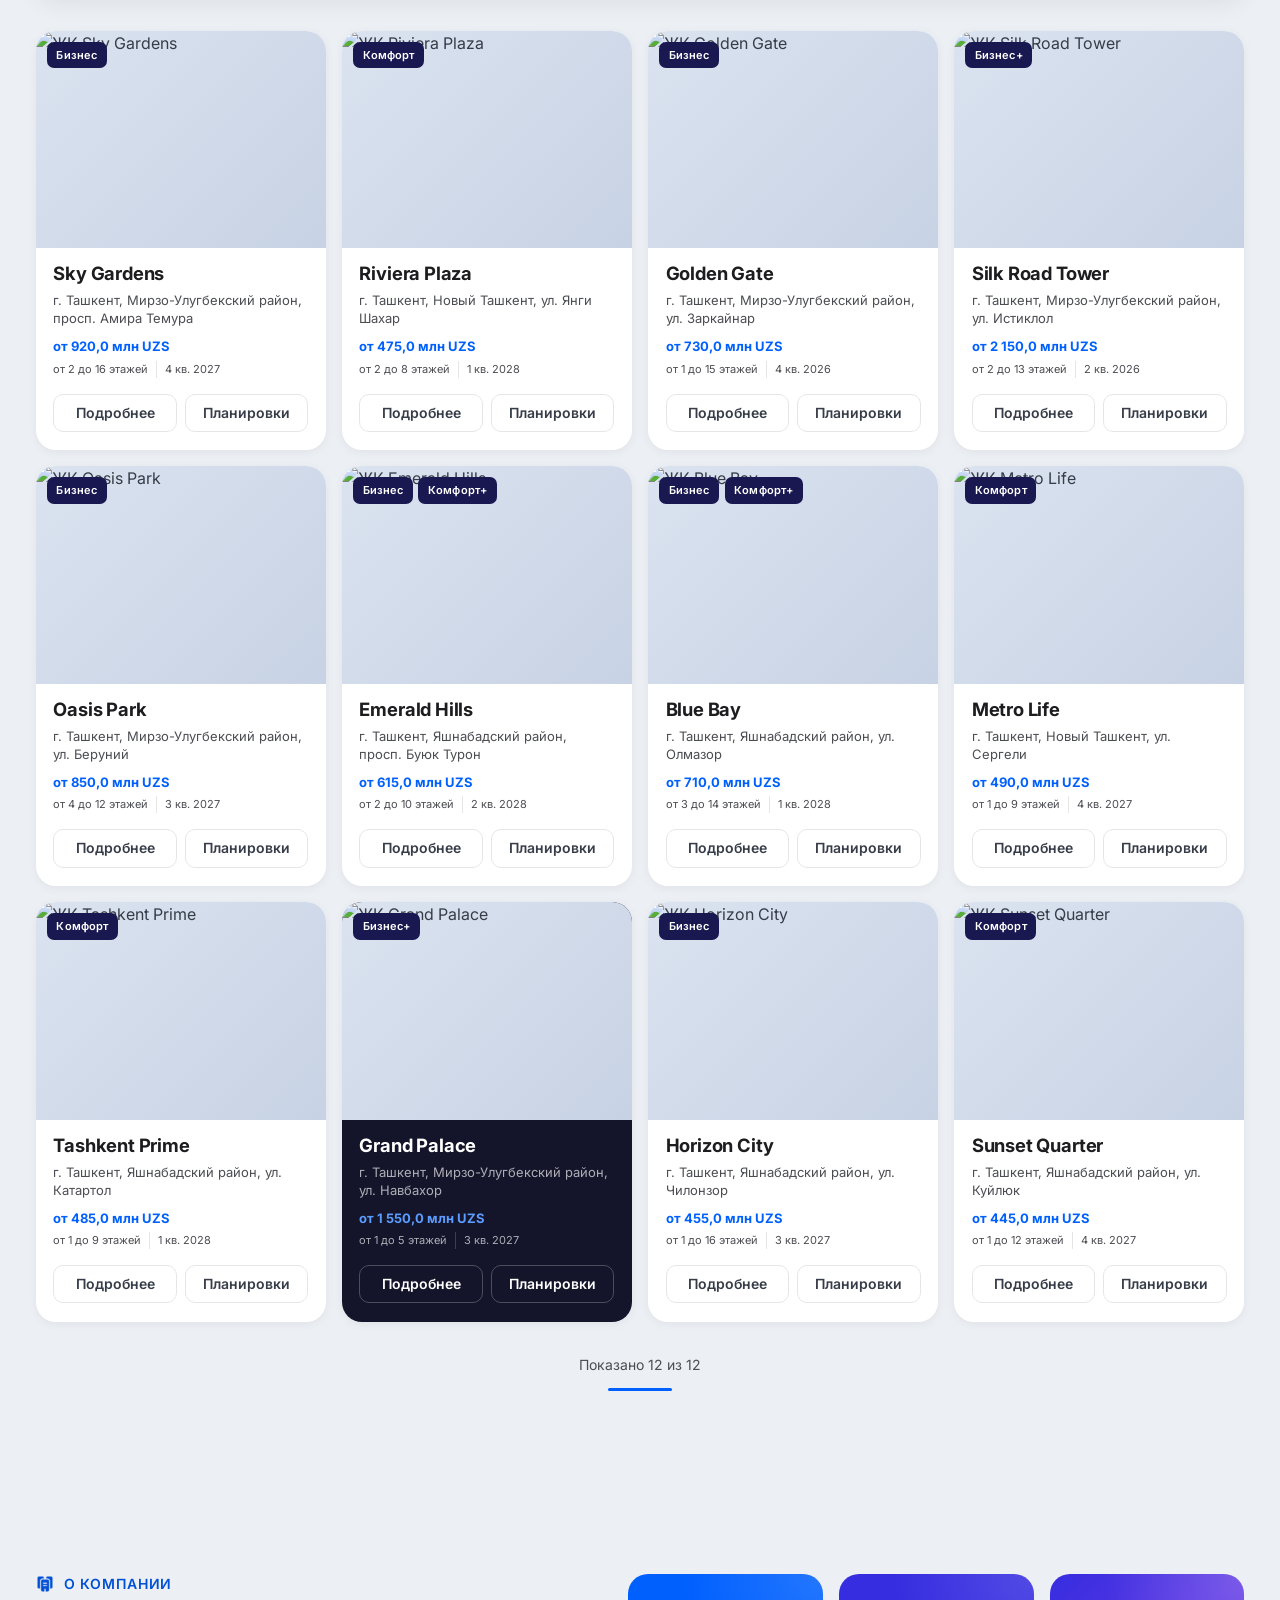
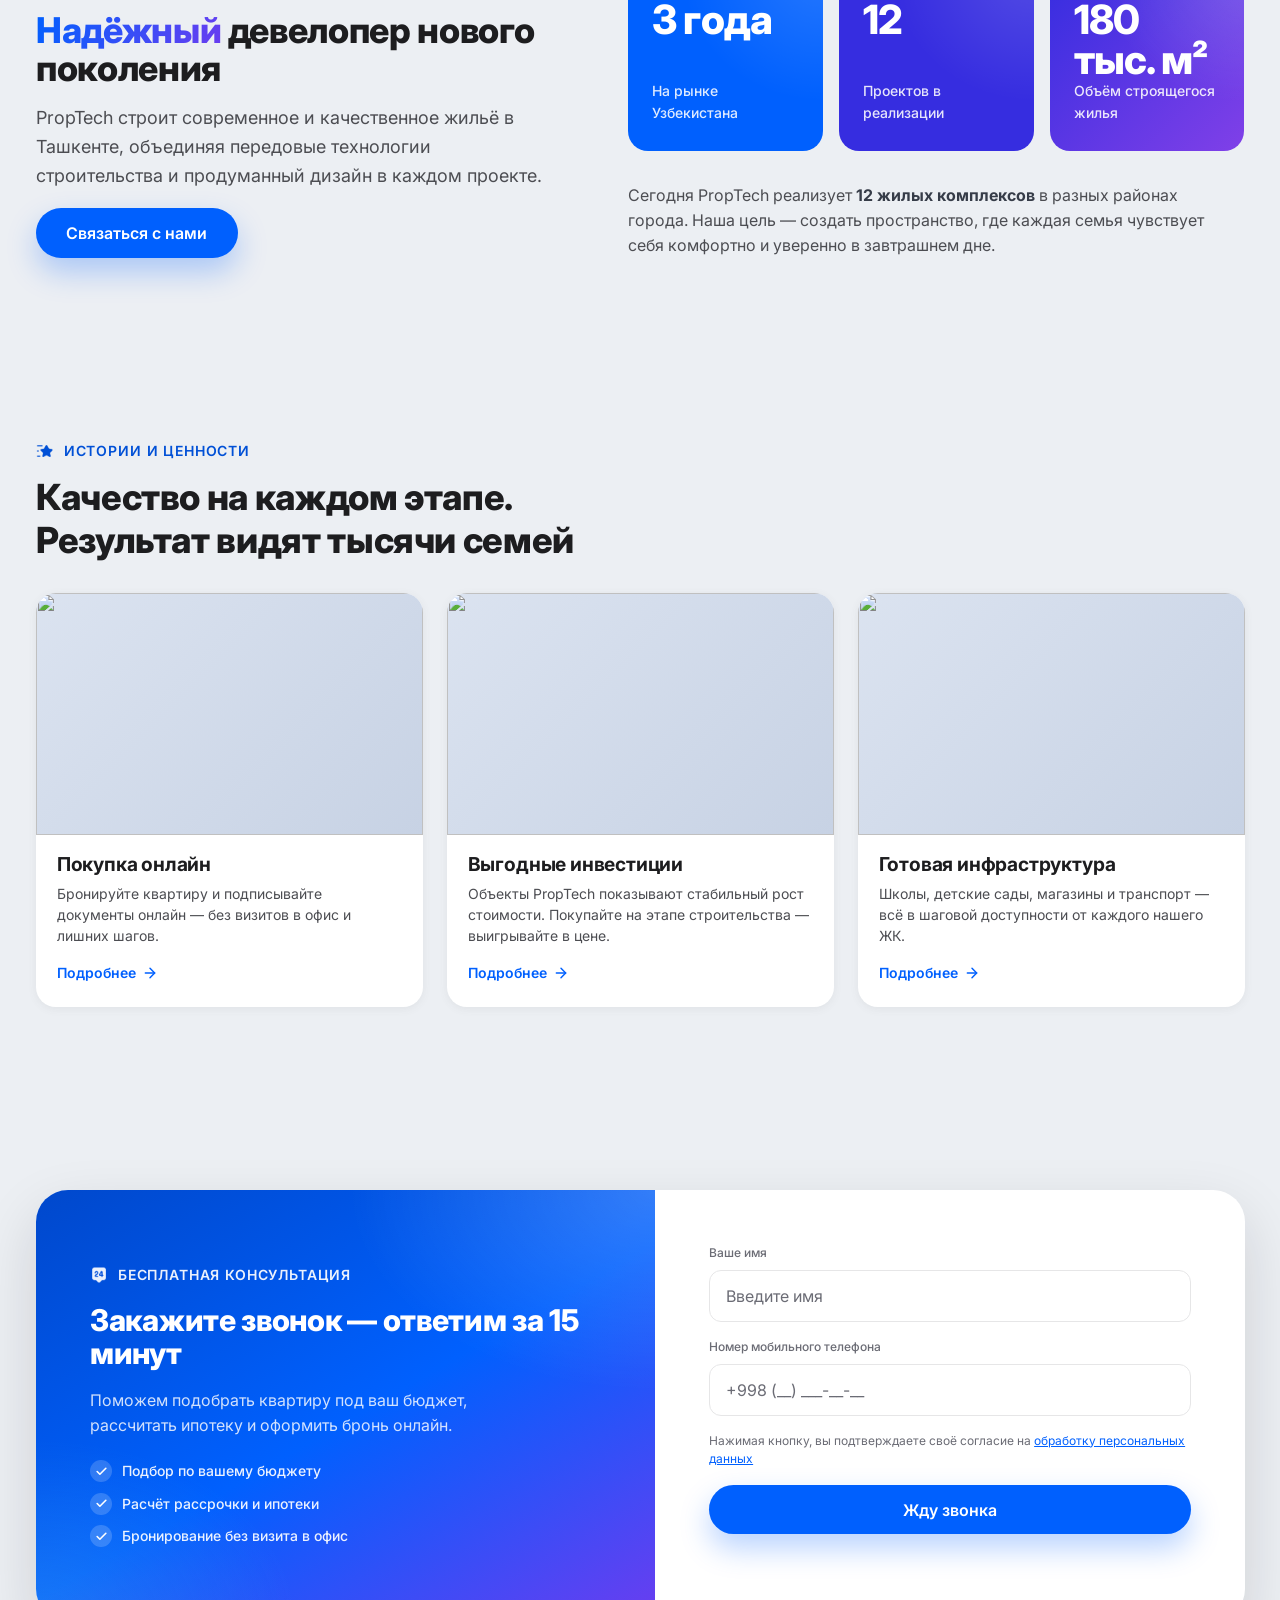
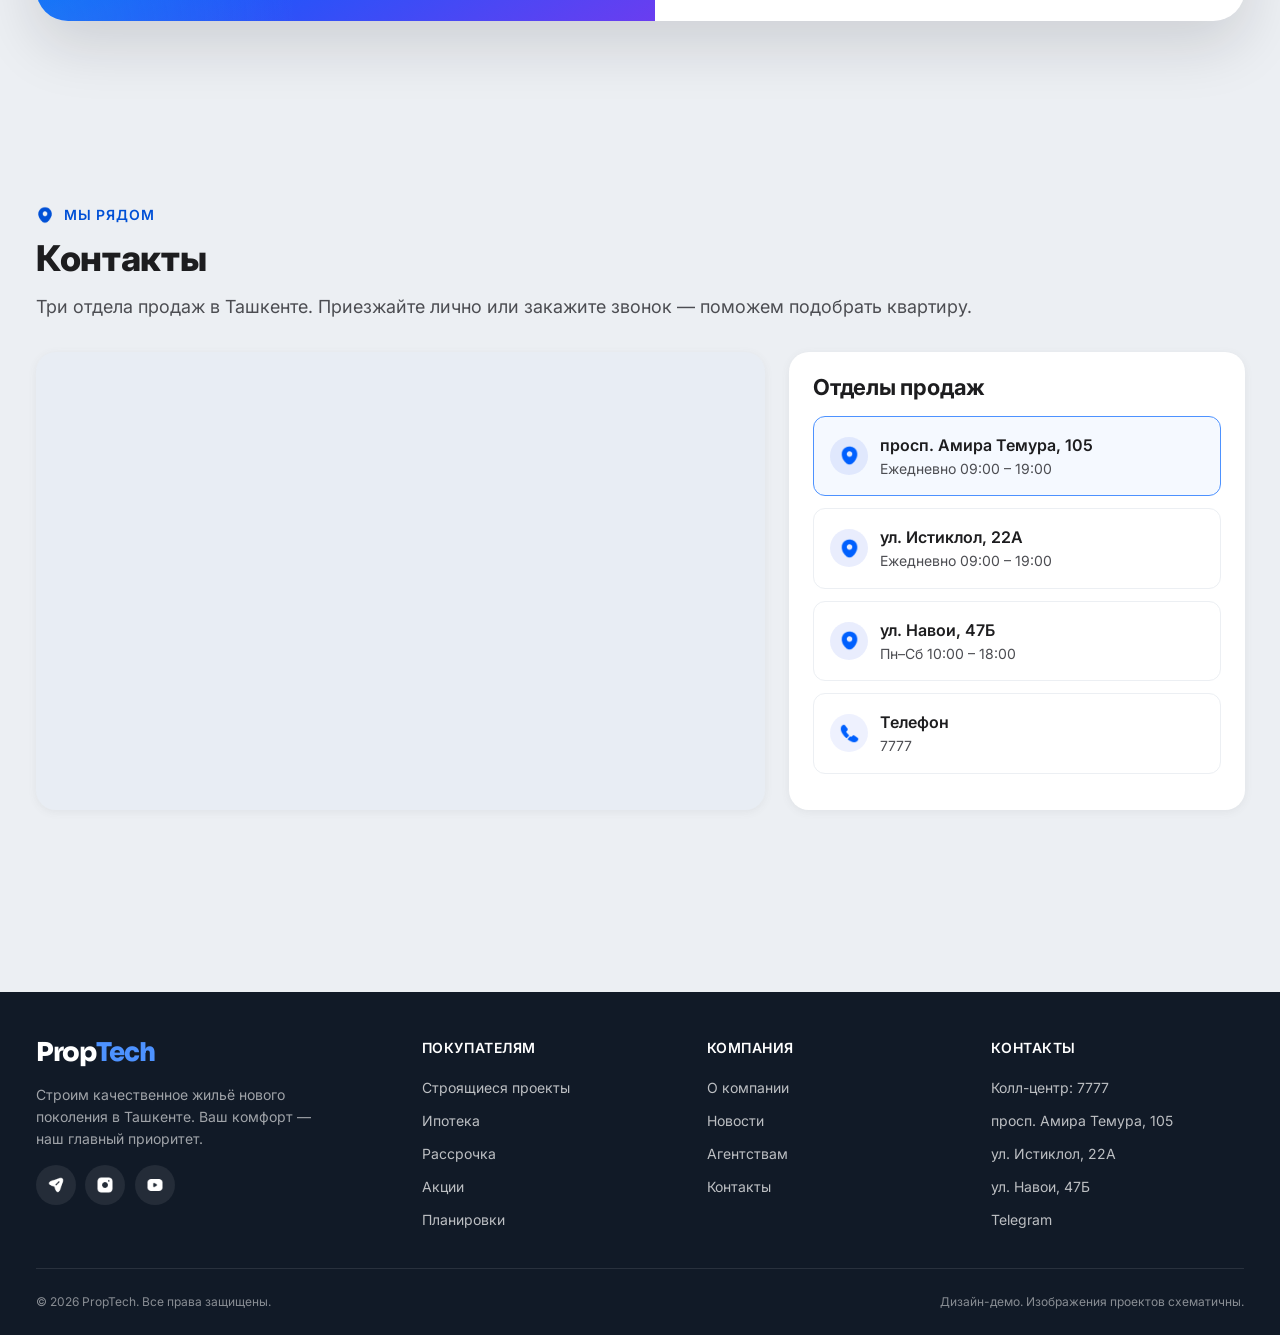
==== commit 199892e2: "feat: redesign Планировки flow, modal filters, footers, icon fixes - Floor-plan view: clean room-col" ====
--- a/index.html
+++ b/index.html
@@ -208,7 +208,7 @@
 
         <form class="filter-bar reveal" id="filterBar" autocomplete="off">
           <div class="filter-cell filter-cell--search">
-            <svg width="17" height="17" viewBox="0 0 24 24" fill="none" stroke="currentColor" stroke-width="2.2" stroke-linecap="round" stroke-linejoin="round"><circle cx="11" cy="11" r="8"/><line x1="21" y1="21" x2="16.65" y2="16.65"/></svg>
+            <span class="ic ic--search filter-cell__ic" aria-hidden="true"></span>
             <input type="search" id="searchInput" placeholder="Поиск по названию или адресу…" aria-label="Поиск по проектам" />
           </div>
           <div class="filter-cell">
@@ -247,7 +247,7 @@
             </select>
           </div>
           <button type="reset" id="clearFilters" class="filter-bar__reset" title="Сбросить" aria-label="Сбросить фильтры">
-            <svg width="15" height="15" viewBox="0 0 24 24" fill="none" stroke="currentColor" stroke-width="2.4" stroke-linecap="round" stroke-linejoin="round"><polyline points="23 4 23 10 17 10"/><path d="M20.49 15a9 9 0 1 1-2.12-9.36L23 10"/></svg>
+            <span class="ic ic--refresh" aria-hidden="true"></span>
           </button>
         </form>
 
--- a/css/base.css
+++ b/css/base.css
@@ -153,6 +153,14 @@
   color: var(--ink-500);
   font-size: var(--text-lg);
   max-width: 58ch;
+}
+
+/* Section subtitles: keep on a single line on wider screens,
+   wrap normally on narrower ones to avoid overflow. */
+.section-head:not(.section-head--center) { max-width: none; }
+.section-head__sub { max-width: none; white-space: nowrap; }
+@media (max-width: 1000px) {
+  .section-head__sub { white-space: normal; max-width: 58ch; }
 }
 
 .muted {
--- a/css/icons.css
+++ b/css/icons.css
@@ -43,3 +43,5 @@
 .ic--send { --m: url("[data-uri]"); -webkit-mask-image: var(--m); mask-image: var(--m); }
 .ic--instagram { --m: url("[data-uri]"); -webkit-mask-image: var(--m); mask-image: var(--m); }
 .ic--youtube { --m: url("[data-uri]"); -webkit-mask-image: var(--m); mask-image: var(--m); }
+.ic--search { --m: url("[data-uri]"); -webkit-mask-image: var(--m); mask-image: var(--m); }
+.ic--refresh { --m: url("[data-uri]"); -webkit-mask-image: var(--m); mask-image: var(--m); }
--- a/css/projects.css
+++ b/css/projects.css
@@ -66,10 +66,10 @@
 }
 
 .filter-cell--search {
-  flex: 1.8;
+  flex: 2.5;
   flex-direction: row;
   align-items: center;
-  gap: 12px;
+  gap: 10px;
   color: var(--ink-400);
 }
 
@@ -89,13 +89,20 @@
   font-weight: var(--weight-regular, 400);
 }
 
-.filter-cell--search svg {
+.filter-cell__ic {
+  width: 18px;
+  height: 18px;
   flex-shrink: 0;
-  color: var(--ink-400);
+  color: var(--brand-600);
+}
+
+.filter-bar__reset .ic {
+  width: 17px;
+  height: 17px;
 }
 
 .filter-cell--price {
-  flex: 1.4;
+  flex: 1.15;
 }
 
 .filter-cell__label {
--- a/css/modal.css
+++ b/css/modal.css
@@ -574,14 +574,16 @@
 }
 .pp-back:hover { color: var(--brand-600); background: #f0f4ff; }
 
-/* Body */
+/* Body = the page scroll surface, with a clear backdrop behind the card */
 .pp-body {
   flex: 1;
   overflow-y: auto;
   overflow-x: hidden;
   scrollbar-width: thin;
-  background: var(--surface-app);
-  padding: clamp(1rem, 0.5rem + 2vw, 2.5rem)
+  background:
+    radial-gradient(1200px 480px at 50% -8%, rgba(37, 135, 233, 0.12), transparent 60%),
+    linear-gradient(180deg, #e7ecf4 0%, #dfe5ee 100%);
+  padding: clamp(1.25rem, 0.6rem + 2.4vw, 2.75rem)
            clamp(0.85rem, 0.4rem + 2vw, 2rem)
            clamp(2.5rem, 2rem + 3vw, 4rem);
 }
@@ -597,16 +599,18 @@
   box-shadow: var(--shadow-lg);
   box-sizing: border-box;
   opacity: 0;
-  transform: translateY(18px);
-  animation: ppSheetIn 0.5s var(--ease-out) 0.04s forwards;
+  animation: ppSheetIn 0.45s var(--ease-out) 0.04s forwards;
+  /* NB: no transform here — a transformed ancestor would capture the
+     filter modal's position:fixed and mis-anchor it. Fade only. */
 }
 
 @keyframes ppSheetIn {
-  to { opacity: 1; transform: none; }
+  from { opacity: 0; }
+  to { opacity: 1; }
 }
 
 @media (prefers-reduced-motion: reduce) {
-  .pp-sheet { animation: none; opacity: 1; transform: none; }
+  .pp-sheet { animation: none; opacity: 1; }
 }
 
 /* Inner blocks fill the sheet; the sheet controls max-width */
@@ -1054,76 +1058,357 @@
   min-height: 100%;
 }
 
+.pp-catalog-head {
+  display: flex;
+  align-items: center;
+  gap: 0.75rem;
+  flex-wrap: wrap;
+  margin-bottom: 1.25rem;
+}
 .pp-catalog-title {
   font-size: 2rem;
   font-weight: 800;
   color: var(--ink-900);
-  margin-bottom: 1.25rem;
-}
-
-.pp-catalog-filters {
-  display: flex;
-  flex-wrap: wrap;
-  gap: 0.5rem;
-  margin-bottom: 1rem;
-  align-items: center;
-}
-
-.pp-fbtn {
-  height: 36px;
+  margin: 0;
+}
+.pp-catalog-badge {
+  font-size: 0.8125rem;
+  font-weight: 700;
+  color: var(--brand-600);
+  background: rgba(0, 96, 254, 0.08);
+  border-radius: 100px;
+  padding: 0.3rem 0.85rem;
+}
+
+/* Toolbar right cluster: filter button + view toggle */
+.pp-toolbar-right { display: flex; align-items: center; gap: 0.6rem; }
+
+.pp-filter-btn {
+  display: inline-flex;
+  align-items: center;
+  gap: 0.45rem;
+  height: 40px;
   padding: 0 1rem;
-  border-radius: 100px;
+  border-radius: 11px;
   border: 1.5px solid var(--line-200);
   background: #fff;
   font-size: 0.875rem;
-  font-weight: 500;
+  font-weight: 600;
   color: var(--ink-700);
   cursor: pointer;
-  transition: border-color 0.15s, background 0.15s;
+  transition: border-color 0.15s, background 0.15s, color 0.15s, box-shadow 0.15s;
   white-space: nowrap;
 }
-.pp-fbtn:hover { border-color: var(--brand-400); }
-.pp-fbtn--on { border-color: var(--brand-500); color: var(--brand-600); background: rgba(0,96,254,0.05); }
-.pp-farr { font-size: 0.7rem; margin-left: 0.3rem; }
-.pp-freset { background: none; border: none; color: var(--ink-400); font-size: 0.875rem; cursor: pointer; padding: 0 0.5rem; }
-.pp-freset:hover { color: var(--ink-700); }
+.pp-filter-btn .pp-ic { color: var(--ink-500); }
+.pp-filter-btn:hover { border-color: var(--brand-400); background: #f7f9ff; }
+.pp-filter-btn:focus-visible { outline: 2px solid var(--brand-500); outline-offset: 2px; }
+.pp-filter-btn--on {
+  border-color: var(--brand-400);
+  color: var(--brand-700);
+  background: rgba(0, 96, 254, 0.06);
+}
+.pp-filter-btn--on .pp-ic { color: var(--brand-600); }
+.pp-filter-count {
+  display: inline-flex;
+  align-items: center;
+  justify-content: center;
+  width: 20px;
+  height: 20px;
+  border-radius: 50%;
+  background: var(--brand-600);
+  color: #fff;
+  font-size: 0.72rem;
+  font-weight: 800;
+  line-height: 1;
+  font-variant-numeric: tabular-nums;
+}
+/* class display:inline-flex would otherwise override the hidden attribute */
+.pp-filter-count[hidden] { display: none; }
 
 .pp-catalog-toolbar {
   display: flex;
   align-items: center;
   justify-content: space-between;
   margin-bottom: 1.25rem;
-  flex-wrap: wrap;
-  gap: 0.5rem;
-}
-
-.pp-sorts { display: flex; gap: 0.5rem; }
+  flex-wrap: nowrap;          /* keep the whole bar on one line */
+  gap: 0.75rem;
+}
+
+.pp-sort {
+  display: flex;
+  align-items: center;
+  gap: 0.65rem;
+  min-width: 0;               /* allow the sort group to shrink, not wrap */
+}
+.pp-sorts {
+  overflow-x: auto;          /* scroll the sort buttons instead of wrapping */
+  scrollbar-width: none;
+}
+.pp-sorts::-webkit-scrollbar { display: none; }
+.pp-toolbar-right { flex-shrink: 0; }
+.pp-sort__label {
+  font-size: 0.8125rem;
+  font-weight: 600;
+  color: var(--ink-400);
+  white-space: nowrap;
+}
+
+/* Shared segmented control (sort + view toggle) */
+.pp-seg {
+  display: inline-flex;
+  gap: 0.2rem;
+  background: #f1f4f9;
+  border-radius: 11px;
+  padding: 0.25rem;
+}
 .pp-sbtn {
+  height: 32px;
+  padding: 0 0.85rem;
+  border-radius: 8px;
+  border: none;
+  background: transparent;
+  font-size: 0.8125rem;
+  font-weight: 600;
+  color: var(--ink-500);
+  cursor: pointer;
+  white-space: nowrap;
+  transition: background 0.15s, color 0.15s, box-shadow 0.15s;
+}
+.pp-sbtn:hover { color: var(--ink-700); }
+.pp-sbtn--on { background: #fff; color: var(--brand-600); box-shadow: 0 1px 4px rgba(15, 23, 42, 0.1); }
+
+.pp-vbtn {
+  width: 40px;
+  height: 34px;
+  display: inline-flex;
+  align-items: center;
+  justify-content: center;
+  border-radius: 9px;
+  border: none;
+  background: transparent;
+  color: var(--ink-400);
+  cursor: pointer;
+  transition: background 0.2s var(--ease-out), color 0.2s var(--ease-out), box-shadow 0.2s var(--ease-out), transform 0.12s var(--ease-out);
+}
+.pp-vbtn .ic { width: 18px; height: 18px; transition: transform 0.2s var(--ease-out); }
+.pp-vbtn:hover { color: var(--ink-700); }
+.pp-vbtn:active { transform: scale(0.92); }
+.pp-vbtn--on {
+  background: #fff;
+  color: var(--brand-600);
+  box-shadow: 0 2px 6px rgba(15, 23, 42, 0.12), 0 0 0 1px rgba(15, 23, 42, 0.04);
+}
+.pp-vbtn--on .ic { transform: scale(1.04); }
+.pp-vbtn:focus-visible { outline: 2px solid var(--brand-500); outline-offset: 2px; }
+
+/* ─── Filter modal ─── */
+.pp-fmodal { position: fixed; inset: 0; z-index: 880; }
+.pp-fmodal[hidden] { display: none; }
+.pp-fmodal__backdrop {
+  position: absolute;
+  inset: 0;
+  background: rgba(14, 19, 48, 0.5);
+  backdrop-filter: blur(2px);
+  opacity: 0;
+  transition: opacity 0.22s;
+}
+.pp-fmodal.is-open .pp-fmodal__backdrop { opacity: 1; }
+
+.pp-fmodal__sheet {
+  position: absolute;
+  top: 50%;
+  left: 50%;
+  width: min(560px, calc(100vw - 2rem));
+  max-height: 85vh;
+  display: flex;
+  flex-direction: column;
+  background: #fff;
+  border-radius: 20px;
+  box-shadow: 0 32px 80px rgba(0, 0, 0, 0.28);
+  transform: translate(-50%, -46%) scale(0.97);
+  opacity: 0;
+  transition: transform 0.26s var(--ease-out), opacity 0.22s;
+}
+.pp-fmodal.is-open .pp-fmodal__sheet { transform: translate(-50%, -50%); opacity: 1; }
+@media (prefers-reduced-motion: reduce) {
+  .pp-fmodal__sheet, .pp-fmodal__backdrop { transition: none; }
+}
+
+.pp-fmodal__head {
+  display: flex;
+  align-items: center;
+  justify-content: space-between;
+  padding: 1.25rem 1.5rem;
+  border-bottom: 1px solid var(--line-100);
+  flex-shrink: 0;
+}
+.pp-fmodal__title { font-size: 1.15rem; font-weight: 800; color: var(--ink-900); margin: 0; }
+.pp-fmodal__close {
+  width: 36px;
   height: 36px;
-  padding: 0 1rem;
-  border-radius: 100px;
-  border: 1.5px solid var(--line-200);
-  background: #fff;
+  display: inline-flex;
+  align-items: center;
+  justify-content: center;
+  border-radius: 50%;
+  border: none;
+  background: #f1f4f9;
+  color: var(--ink-500);
+  cursor: pointer;
+  transition: background 0.15s, color 0.15s;
+}
+.pp-fmodal__close:hover { background: var(--line-200); color: var(--ink-900); }
+
+.pp-fmodal__body {
+  flex: 1 1 auto;
+  min-height: 0;
+  overflow-y: auto;
+  padding: 0.25rem 1.5rem 0.75rem;
+  scrollbar-width: thin;
+}
+.pp-fgroup { padding: 1.05rem 0; border-bottom: 1px solid var(--line-100); }
+.pp-fgroup:last-child { border-bottom: none; }
+.pp-fgroup__t {
+  font-size: 0.8125rem;
+  font-weight: 700;
+  color: var(--ink-900);
+  margin-bottom: 0.75rem;
+}
+.pp-fradios { display: flex; flex-wrap: wrap; gap: 0.15rem 1rem; }
+.pp-fchecks { display: flex; flex-direction: column; gap: 0.1rem; }
+
+.pp-fmodal__foot {
+  display: flex;
+  align-items: center;
+  justify-content: space-between;
+  gap: 1rem;
+  padding: 1rem 1.5rem;
+  border-top: 1px solid var(--line-100);
+  flex-shrink: 0;
+}
+.pp-freset {
+  background: none;
+  border: none;
+  color: var(--ink-500);
   font-size: 0.875rem;
-  font-weight: 500;
+  font-weight: 600;
+  cursor: pointer;
+  padding: 0.5rem 0.25rem;
+  white-space: nowrap;
+  transition: color 0.15s;
+}
+.pp-freset:hover { color: var(--brand-600); }
+.pp-fmodal__apply {
+  flex: 1;
+  max-width: 340px;
+  height: 48px;
+  border: none;
+  border-radius: 12px;
+  background: var(--brand-600);
+  color: #fff;
+  font-size: 0.95rem;
+  font-weight: 700;
+  cursor: pointer;
+  transition: background 0.15s, transform 0.12s;
+}
+.pp-fmodal__apply:hover { background: var(--brand-700); }
+.pp-fmodal__apply:active { transform: scale(0.98); }
+
+.pp-dd-radio,
+.pp-dd-check {
+  display: flex;
+  align-items: center;
+  gap: 0.55rem;
+  padding: 0.45rem 0.4rem;
+  border-radius: 8px;
+  font-size: 0.875rem;
   color: var(--ink-700);
   cursor: pointer;
-}
-.pp-sbtn--on { border-color: var(--brand-500); color: var(--brand-600); background: rgba(0,96,254,0.05); }
-
-.pp-views { display: flex; gap: 0.25rem; }
-.pp-vbtn {
-  height: 36px;
-  padding: 0 1rem;
-  border-radius: 8px;
+  transition: background 0.12s;
+}
+.pp-dd-radio:hover,
+.pp-dd-check:hover { background: #f5f7fc; }
+.pp-dd-radio input,
+.pp-dd-check input { accent-color: var(--brand-600); width: 16px; height: 16px; cursor: pointer; }
+.pp-dd-hint { font-size: 0.75rem; color: var(--ink-400); padding: 0.4rem 0.4rem 0; }
+
+.pp-dd-range {
+  display: flex;
+  align-items: center;
+  gap: 0.5rem;
+}
+.pp-dd-input {
+  width: 100%;
+  min-width: 0;
+  height: 42px;
+  padding: 0 0.75rem;
   border: 1.5px solid var(--line-200);
-  background: #fff;
-  font-size: 0.875rem;
-  font-weight: 500;
-  color: var(--ink-500);
+  border-radius: 10px;
+  background: #fff;
+  font-size: 0.9rem;
+  font-weight: 600;
+  color: var(--ink-900);
+  transition: border-color 0.15s, box-shadow 0.15s;
+}
+.pp-dd-input:focus {
+  outline: none;
+  border-color: var(--brand-500);
+  box-shadow: 0 0 0 3px rgba(59, 102, 255, 0.12);
+}
+.pp-dd-dash { color: var(--ink-400); }
+
+.pp-dd-presets {
+  display: flex;
+  flex-wrap: wrap;
+  gap: 0.4rem;
+  margin-top: 0.7rem;
+}
+.pp-dd-chip,
+.pp-dd-room {
+  height: 34px;
+  padding: 0 0.85rem;
+  border-radius: 9px;
+  border: 1.5px solid var(--line-200);
+  background: #fff;
+  font-size: 0.8125rem;
+  font-weight: 600;
+  color: var(--ink-700);
   cursor: pointer;
-}
-.pp-vbtn--on { background: var(--brand-600); color: #fff; border-color: var(--brand-600); }
+  transition: border-color 0.15s, background 0.15s, color 0.15s;
+}
+.pp-dd-chip:hover,
+.pp-dd-room:hover { border-color: var(--brand-400); }
+.pp-dd-chip--on,
+.pp-dd-room--on {
+  border-color: var(--brand-500);
+  background: rgba(0, 96, 254, 0.07);
+  color: var(--brand-700);
+}
+
+.pp-dd-rooms { display: flex; flex-wrap: wrap; gap: 0.4rem; }
+
+/* ─── Empty state ─── */
+.pp-catalog-empty {
+  text-align: center;
+  padding: 3rem 1.5rem;
+  background: #fff;
+  border: 1px dashed var(--line-200);
+  border-radius: 16px;
+  margin-bottom: 1.5rem;
+}
+.pp-catalog-empty__icon {
+  display: inline-flex;
+  width: 48px;
+  height: 48px;
+  align-items: center;
+  justify-content: center;
+  border-radius: 50%;
+  background: #f1f4f9;
+  color: var(--ink-400);
+  margin-bottom: 0.85rem;
+}
+.pp-catalog-empty__icon .pp-ic { width: 20px; height: 20px; }
+.pp-catalog-empty__t { font-size: 1.05rem; font-weight: 800; color: var(--ink-900); margin-bottom: 0.35rem; }
+.pp-catalog-empty__p { font-size: 0.875rem; color: var(--ink-500); margin: 0 0 1.1rem; }
 
 /* ─── Project banner ─── */
 .pp-proj-banner {
@@ -1139,65 +1424,146 @@
   gap: 1rem;
   min-height: 110px;
 }
-.pp-proj-banner__l { color: #fff; }
-.pp-proj-banner__name { font-size: 1.25rem; font-weight: 800; margin-bottom: 0.3rem; }
-.pp-proj-banner__addr { font-size: 0.8125rem; opacity: 0.85; margin-bottom: 0.5rem; }
-.pp-proj-banner__r { display: flex; gap: 0.75rem; flex-shrink: 0; flex-wrap: wrap; }
+.pp-proj-banner__l { color: #fff; min-width: 0; flex: 1; }
+.pp-proj-banner__name {
+  font-size: 1.25rem;
+  font-weight: 800;
+  margin-bottom: 0.3rem;
+  color: #fff;
+  text-shadow: 0 1px 6px rgba(0, 0, 0, 0.4);
+}
+.pp-proj-banner__addr {
+  font-size: 0.8125rem;
+  opacity: 0.9;
+  margin-bottom: 0.5rem;
+  white-space: nowrap;
+  overflow: hidden;
+  text-overflow: ellipsis;
+  text-shadow: 0 1px 4px rgba(0, 0, 0, 0.4);
+}
+.pp-proj-banner__r { display: flex; gap: 0.6rem; flex-shrink: 0; flex-wrap: wrap; }
+
+/* Banner buttons: frosted glass so they read on the dark photo */
+.pp-proj-banner .btn {
+  background: rgba(255, 255, 255, 0.14);
+  border: 1.5px solid rgba(255, 255, 255, 0.55);
+  color: #fff;
+  backdrop-filter: blur(10px);
+  -webkit-backdrop-filter: blur(10px);
+  white-space: nowrap;
+  transition: background 0.18s, color 0.18s, border-color 0.18s, transform 0.12s;
+}
+.pp-proj-banner .btn:hover {
+  background: #fff;
+  color: var(--brand-700);
+  border-color: #fff;
+}
+.pp-proj-banner .btn:active { transform: scale(0.97); }
+.pp-proj-banner .btn .ic { color: currentColor; }
 
 /* ─── Apt card grid ─── */
 .pp-apt-grid {
   display: grid;
-  grid-template-columns: repeat(4, 1fr);
-  gap: 0.75rem;
+  grid-template-columns: repeat(3, 1fr);
+  gap: 1rem;
   margin-bottom: 1.5rem;
 }
 
 .pp-apt-card {
   background: #fff;
-  border-radius: 14px;
+  border-radius: 16px;
   border: 1.5px solid var(--line-200);
   overflow: hidden;
   cursor: pointer;
-  transition: box-shadow 0.2s, border-color 0.15s;
+  transition: box-shadow 0.22s var(--ease-out), border-color 0.15s, transform 0.22s var(--ease-out);
   display: flex;
   flex-direction: column;
-}
-.pp-apt-card:hover { box-shadow: 0 6px 24px rgba(0,0,0,0.1); border-color: var(--brand-400); }
-
-.pp-apt-card__hd { padding: 0.85rem 0.9rem 0.35rem; }
-.pp-apt-label { font-size: 0.9375rem; font-weight: 700; color: var(--ink-900); }
-
-.pp-apt-card__tags { padding: 0 0.9rem 0.5rem; display: flex; gap: 0.35rem; flex-wrap: wrap; }
-.pp-apt-tag { font-size: 0.7rem; font-weight: 700; padding: 0.2rem 0.6rem; border-radius: 100px; }
-.pp-apt-tag--cls { background: rgba(0,96,254,0.12); color: var(--brand-600); }
-.pp-apt-tag--promo { background: rgba(34,197,94,0.15); color: #16a34a; }
-
-.pp-apt-card__plan { padding: 0 0.9rem 0.5rem; flex: 1; }
+  text-align: left;
+  font: inherit;
+  padding: 0;
+  width: 100%;
+}
+.pp-apt-card:hover {
+  box-shadow: 0 12px 32px rgba(15, 23, 42, 0.12);
+  border-color: var(--brand-400);
+  transform: translateY(-3px);
+}
+.pp-apt-card:focus-visible {
+  outline: 2px solid var(--brand-500);
+  outline-offset: 2px;
+}
+
+.pp-apt-card__top {
+  display: flex;
+  align-items: center;
+  gap: 0.5rem;
+  padding: 0.9rem 1rem 0.4rem;
+}
+.pp-apt-card__rooms { font-size: 0.9375rem; font-weight: 700; color: var(--ink-900); }
+.pp-apt-card__sq { font-size: 0.8125rem; color: var(--ink-500); }
+.pp-apt-card__disc {
+  margin-left: auto;
+  font-size: 0.72rem;
+  font-weight: 700;
+  color: #15803d;
+  background: rgba(34, 197, 94, 0.14);
+  border-radius: 7px;
+  padding: 0.18rem 0.45rem;
+}
+
+.pp-apt-card__plan {
+  padding: 0.25rem 1.1rem 0.6rem;
+  background: linear-gradient(180deg, #f7f9ff 0%, #fff 100%);
+}
 .pp-apt-card__plan svg { width: 100%; height: auto; display: block; }
 
-.pp-apt-card__pr {
-  padding: 0.5rem 0.9rem 0.25rem;
-  display: flex;
-  align-items: baseline;
-  gap: 0.4rem;
-  flex-wrap: wrap;
-}
-.pp-apt-price { font-size: 0.9375rem; font-weight: 700; color: #2e7d32; }
-.pp-apt-old { font-size: 0.75rem; color: var(--ink-400); text-decoration: line-through; }
-.pp-apt-dots { margin-left: auto; color: var(--ink-400); font-size: 1rem; cursor: pointer; }
-
-.pp-apt-card__proj { padding: 0 0.9rem; font-size: 0.8125rem; color: var(--ink-500); }
-.pp-apt-card__info { padding: 0.15rem 0.9rem 0.75rem; font-size: 0.75rem; color: var(--ink-400); }
-
-.pp-apt-card__cta {
+.pp-apt-card__price {
+  padding: 0.6rem 1rem 0;
+  font-size: 1.0625rem;
+  font-weight: 800;
+  color: var(--ink-900);
+  letter-spacing: -0.01em;
+}
+.pp-apt-card__cur { font-size: 0.8125rem; font-weight: 700; color: var(--ink-500); }
+.pp-apt-card__old {
+  padding: 0.1rem 1rem 0;
+  font-size: 0.78rem;
+  color: var(--ink-400);
+  text-decoration: line-through;
+}
+.pp-apt-card__meta {
+  padding: 0.45rem 1rem 0.75rem;
+  font-size: 0.75rem;
+  color: var(--ink-500);
+}
+
+.pp-apt-card__foot {
   margin-top: auto;
-  background: linear-gradient(135deg, var(--brand-700) 0%, var(--brand-600) 100%);
-  color: #fff;
+  border-top: 1px solid var(--line-100);
+  padding: 0.7rem 1rem;
+  display: flex;
+  align-items: center;
+  justify-content: space-between;
+  gap: 0.5rem;
+}
+.pp-apt-card__proj {
   font-size: 0.75rem;
-  font-weight: 600;
-  padding: 0.65rem 0.9rem;
-  text-align: center;
-}
+  color: var(--ink-400);
+  white-space: nowrap;
+  overflow: hidden;
+  text-overflow: ellipsis;
+}
+.pp-apt-card__go {
+  display: inline-flex;
+  align-items: center;
+  gap: 0.3rem;
+  font-size: 0.8125rem;
+  font-weight: 700;
+  color: var(--brand-600);
+  white-space: nowrap;
+  transition: gap 0.18s var(--ease-out);
+}
+.pp-apt-card:hover .pp-apt-card__go { gap: 0.55rem; }
 
 /* ─── Catalog paging ─── */
 .pp-catalog-paging { text-align: center; margin-bottom: 1rem; }
@@ -1258,29 +1624,130 @@
   cursor: pointer;
 }
 
+/* Plan bar: room id + finish segmented control */
+.pp-plan-bar {
+  display: flex;
+  align-items: center;
+  justify-content: space-between;
+  flex-wrap: wrap;
+  gap: 0.75rem;
+  padding: 1rem 1.25rem 0.85rem;
+}
+.pp-plan-bar__id { display: flex; align-items: baseline; gap: 0.5rem; }
+.pp-plan-bar__rooms { font-size: 1.0625rem; font-weight: 800; color: var(--ink-900); }
+.pp-plan-bar__sq { font-size: 0.875rem; color: var(--ink-500); font-weight: 600; }
+
 .pp-finish-tabs {
-  display: flex;
-  padding: 0.75rem 1.25rem;
-  gap: 0.5rem;
-  border-bottom: 1px solid var(--line-100);
+  display: inline-flex;
+  gap: 0.25rem;
+  background: #f1f4f9;
+  border-radius: 10px;
+  padding: 0.25rem;
 }
 .pp-finish-tab {
-  padding: 0.5rem 1.25rem;
+  padding: 0.4rem 0.9rem;
   border-radius: 8px;
-  border: 1.5px solid var(--line-200);
-  background: #f5f7fa;
-  font-size: 0.875rem;
-  font-weight: 500;
+  border: none;
+  background: transparent;
+  font-size: 0.8125rem;
+  font-weight: 600;
   color: var(--ink-500);
   cursor: pointer;
-}
+  transition: background 0.18s, color 0.18s, box-shadow 0.18s;
+}
+.pp-finish-tab:hover { color: var(--ink-700); }
 .pp-finish-tab--on {
-  background: var(--brand-600);
-  color: #fff;
-  border-color: var(--brand-600);
-}
-
-.pp-apt-detail__plan { padding: 1.25rem; }
+  background: #fff;
+  color: var(--brand-600);
+  box-shadow: 0 1px 4px rgba(15, 23, 42, 0.1);
+}
+
+.pp-finish-note {
+  margin: 0 1.25rem;
+  padding: 0.7rem 0.9rem;
+  background: #f7f9ff;
+  border-left: 3px solid var(--brand-400);
+  border-radius: 0 8px 8px 0;
+  font-size: 0.8125rem;
+  line-height: 1.5;
+  color: var(--ink-500);
+}
+
+.pp-apt-detail__plan {
+  padding: 1.25rem 1.5rem;
+  background:
+    linear-gradient(#eef2fa 1px, transparent 1px) 0 0 / 26px 26px,
+    linear-gradient(90deg, #eef2fa 1px, transparent 1px) 0 0 / 26px 26px,
+    #fbfcfe;
+  margin: 1rem 1.25rem 0;
+  border-radius: 12px;
+  border: 1px solid var(--line-100);
+}
+
+/* Quick facts under the plan */
+.pp-plan-facts {
+  display: grid;
+  grid-template-columns: repeat(4, 1fr);
+  gap: 0.6rem;
+  padding: 1rem 1.25rem 0;
+}
+.pp-fact {
+  background: #f7f9fc;
+  border-radius: 10px;
+  padding: 0.65rem 0.5rem;
+  text-align: center;
+  display: flex;
+  flex-direction: column;
+  gap: 0.2rem;
+}
+.pp-fact__label {
+  font-size: 0.66rem;
+  font-weight: 700;
+  text-transform: uppercase;
+  letter-spacing: 0.04em;
+  color: var(--ink-400);
+}
+.pp-fact__val { font-size: 0.875rem; font-weight: 700; color: var(--ink-900); }
+
+/* Экспликация — room-by-room area breakdown */
+.pp-expl-wrap { padding: 1.25rem 1.25rem 1.5rem; }
+.pp-expl-title {
+  font-size: 0.95rem;
+  font-weight: 700;
+  color: var(--ink-900);
+  margin-bottom: 0.6rem;
+}
+.pp-expl { list-style: none; margin: 0; padding: 0; }
+.pp-expl__row {
+  display: flex;
+  align-items: center;
+  gap: 0.6rem;
+  padding: 0.55rem 0;
+  font-size: 0.875rem;
+  border-bottom: 1px solid var(--line-100);
+}
+.pp-expl__dot {
+  width: 12px;
+  height: 12px;
+  border-radius: 3px;
+  flex-shrink: 0;
+  border: 1px solid rgba(0, 0, 0, 0.08);
+}
+.pp-expl__dot--living  { background: #e8f1ff; border-color: #b6ccf0; }
+.pp-expl__dot--bed     { background: #eef4ff; border-color: #c4d4f3; }
+.pp-expl__dot--kitchen { background: #fdf2e3; border-color: #eccfa0; }
+.pp-expl__dot--wet     { background: #e2f3f4; border-color: #abd4d8; }
+.pp-expl__dot--hall    { background: #f3f6fb; border-color: #d7e0ee; }
+.pp-expl__name { flex: 1; color: var(--ink-700); }
+.pp-expl__area { font-weight: 600; color: var(--ink-900); font-variant-numeric: tabular-nums; }
+.pp-expl__row--total {
+  border-bottom: none;
+  margin-top: 0.3rem;
+  padding-top: 0.7rem;
+  border-top: 1.5px solid var(--line-200);
+}
+.pp-expl__row--total .pp-expl__name { font-weight: 700; color: var(--ink-900); }
+.pp-expl__row--total .pp-expl__area { color: var(--brand-600); font-size: 0.95rem; }
 
 /* ─── Right price panel ─── */
 .pp-apt-detail__right {
@@ -1293,17 +1760,45 @@
 }
 
 .pp-apt-detail__price {
-  font-size: 1.4rem;
-  font-weight: 800;
-  color: #2e7d32;
-  margin-bottom: 0.2rem;
+  font-size: 1.6rem;
+  font-weight: 800;
+  color: var(--ink-900);
+  letter-spacing: -0.015em;
+  margin-bottom: 0.35rem;
+}
+.pp-apt-detail__cur { font-size: 1rem; font-weight: 700; color: var(--ink-500); }
+.pp-price-row {
+  display: flex;
+  align-items: center;
+  gap: 0.6rem;
+  margin-bottom: 0.5rem;
 }
 .pp-apt-detail__oldprice {
   font-size: 0.875rem;
   color: var(--ink-400);
   text-decoration: line-through;
-  margin-bottom: 0.75rem;
-}
+}
+.pp-disc-badge {
+  font-size: 0.75rem;
+  font-weight: 700;
+  color: #15803d;
+  background: rgba(34, 197, 94, 0.14);
+  border-radius: 7px;
+  padding: 0.15rem 0.45rem;
+}
+.pp-save {
+  display: inline-flex;
+  align-items: center;
+  gap: 0.35rem;
+  font-size: 0.8125rem;
+  font-weight: 700;
+  color: #15803d;
+  background: rgba(34, 197, 94, 0.08);
+  border-radius: 8px;
+  padding: 0.45rem 0.7rem;
+  margin-bottom: 0.85rem;
+}
+.pp-save .ic { width: 0.95em; height: 0.95em; color: #15803d; }
 .pp-apt-detail__price-note {
   font-size: 0.8rem;
   color: var(--ink-400);
@@ -1429,21 +1924,33 @@
 .pp-room-price-card--on .pp-room-price__val { color: var(--brand-700); }
 .pp-room-price__rooms { font-size: 1rem; font-weight: 800; color: var(--ink-900); }
 
-/* ─── Chess (шахматка) view ─── */
+/* ─── Chess (шахматка) view — compact horizontal cards ─── */
 .pp-apt-grid--chess { grid-template-columns: repeat(2, 1fr); }
-.pp-apt-grid--chess .pp-apt-card { flex-direction: row; max-height: 130px; overflow: hidden; }
-.pp-apt-grid--chess .pp-apt-card__hd { padding: 0.75rem 0.75rem 0; min-width: 100px; }
-.pp-apt-grid--chess .pp-apt-card__plan { padding: 0.5rem; width: 90px; flex-shrink: 0; }
-.pp-apt-grid--chess .pp-apt-card__tags { display: none; }
-.pp-apt-grid--chess .pp-apt-card__cta { writing-mode: vertical-rl; width: 32px; flex-shrink: 0; }
+.pp-apt-grid--chess .pp-apt-card {
+  display: grid;
+  grid-template-columns: 96px 1fr;
+  grid-template-areas: "plan top" "plan price" "plan foot";
+  align-items: center;
+  column-gap: 0.5rem;
+}
+.pp-apt-grid--chess .pp-apt-card__plan {
+  grid-area: plan;
+  align-self: stretch;
+  display: flex;
+  align-items: center;
+  padding: 0.6rem;
+}
+.pp-apt-grid--chess .pp-apt-card__top { grid-area: top; padding: 0.7rem 0.9rem 0; }
+.pp-apt-grid--chess .pp-apt-card__price { grid-area: price; padding: 0.15rem 0.9rem 0; font-size: 0.95rem; }
+.pp-apt-grid--chess .pp-apt-card__old,
+.pp-apt-grid--chess .pp-apt-card__meta { display: none; }
+.pp-apt-grid--chess .pp-apt-card__foot { grid-area: foot; border-top: none; padding: 0.25rem 0.9rem 0.7rem; }
 
 /* ─── Inline SVG icon sizing ─── */
 .pp-ic { vertical-align: middle; flex-shrink: 0; }
-.pp-fbtn .pp-ic, .pp-sbtn .pp-ic { margin-left: 0.35rem; }
 .pp-vbtn .pp-ic { display: block; }
-
-/* ─── Filter button with icon prefix ─── */
-.pp-fbtn--all { display: inline-flex; align-items: center; gap: 0.4rem; }
+/* chevron / filter icon spacing handled by the button's flex `gap` */
+.pp-fbtn > span { line-height: 1; }
 
 /* ─── Infobar tags ─── */
 .pp-infobar-tag {
@@ -1475,9 +1982,76 @@
   .pp-apt-grid { grid-template-columns: 1fr; }
   .pp-room-prices { grid-template-columns: 1fr 1fr; }
   .pp-apt-similar { grid-template-columns: 1fr; }
-  .pp-proj-banner { flex-direction: column; align-items: flex-start; }
+  .pp-proj-banner { flex-direction: column; align-items: stretch; }
+  .pp-proj-banner__r { width: 100%; }
+  .pp-proj-banner__r .btn { flex: 1; justify-content: center; }
   .pp-apt-detail__title { font-size: 1.2rem; }
-  .pp-catalog-filters { gap: 0.4rem; }
-  .pp-catalog-toolbar { flex-direction: column; align-items: flex-start; }
-}
-
+  .pp-catalog-toolbar { flex-direction: column; align-items: stretch; }
+  .pp-sort { width: 100%; gap: 0.5rem; }
+  .pp-sorts { overflow-x: auto; max-width: 100%; scrollbar-width: none; }
+  .pp-sorts::-webkit-scrollbar { display: none; }
+  .pp-toolbar-right { justify-content: space-between; }
+  .pp-fmodal__sheet { width: calc(100vw - 1.5rem); max-height: 88vh; }
+  .pp-plan-bar { padding: 0.85rem 1rem 0.7rem; }
+  .pp-finish-tabs { width: 100%; }
+  .pp-finish-tab { flex: 1; text-align: center; }
+  .pp-plan-facts { grid-template-columns: repeat(2, 1fr); }
+  .pp-apt-detail__plan { margin: 1rem 1rem 0; padding: 1rem; }
+  .pp-finish-note { margin: 0 1rem; }
+  .pp-expl-wrap { padding: 1.25rem 1rem 1.5rem; }
+}
+
+/* ============================================================
+   FOOTER — inside panel pages + small modals
+   (reuses .footer__top / __col / __about / __socials / __bottom
+    from info.css; only colour + container differ here)
+   ============================================================ */
+.pp-footer {
+  max-width: 1040px;
+  margin: clamp(1.5rem, 1rem + 2vw, 2.5rem) auto 0;
+  background: var(--navy-900);
+  color: rgba(255, 255, 255, 0.78);
+  border-radius: var(--radius-2xl);
+  padding: clamp(1.75rem, 1.2rem + 2vw, 2.5rem)
+           clamp(1.5rem, 1rem + 2vw, 2.5rem)
+           clamp(1.25rem, 1rem + 1vw, 1.75rem);
+  box-sizing: border-box;
+}
+.pp-footer .footer__top { margin: 0; }
+.pp-footer .pp-footer__brand .logo--invert { font-size: 1.35rem; }
+.pp-footer .footer__bottom { padding-top: 1.25rem; }
+@media (prefers-reduced-motion: no-preference) {
+  .pp-footer .footer__social { transition: background 0.15s, transform 0.15s; }
+}
+
+/* ── Compact footer for the small centred modals ── */
+.m-footer {
+  display: flex;
+  align-items: center;
+  justify-content: space-between;
+  flex-wrap: wrap;
+  gap: 0.85rem 1.25rem;
+  padding: 1.1rem 2rem 1.6rem;
+  margin-top: 0.25rem;
+  border-top: 1px solid var(--line-100);
+}
+.m-footer__brand { font-size: 1.05rem; font-weight: 800; color: var(--ink-900); }
+.m-footer__brand .logo__accent { color: var(--brand-600); }
+.m-footer__copy { font-size: 0.75rem; color: var(--ink-400); }
+.m-footer__socials { margin: 0; gap: 0.45rem; }
+.m-footer__socials.footer__socials .footer__social {
+  width: 32px;
+  height: 32px;
+  background: var(--surface-app, #f1f4f9);
+  color: var(--ink-500);
+}
+.m-footer__socials.footer__socials .footer__social:hover {
+  background: var(--brand-600);
+  color: #fff;
+}
+.m-footer__socials.footer__socials .footer__social .ic { width: 15px; height: 15px; }
+
+@media (max-width: 560px) {
+  .m-footer { padding: 1rem 1.25rem 1.4rem; }
+}
+
